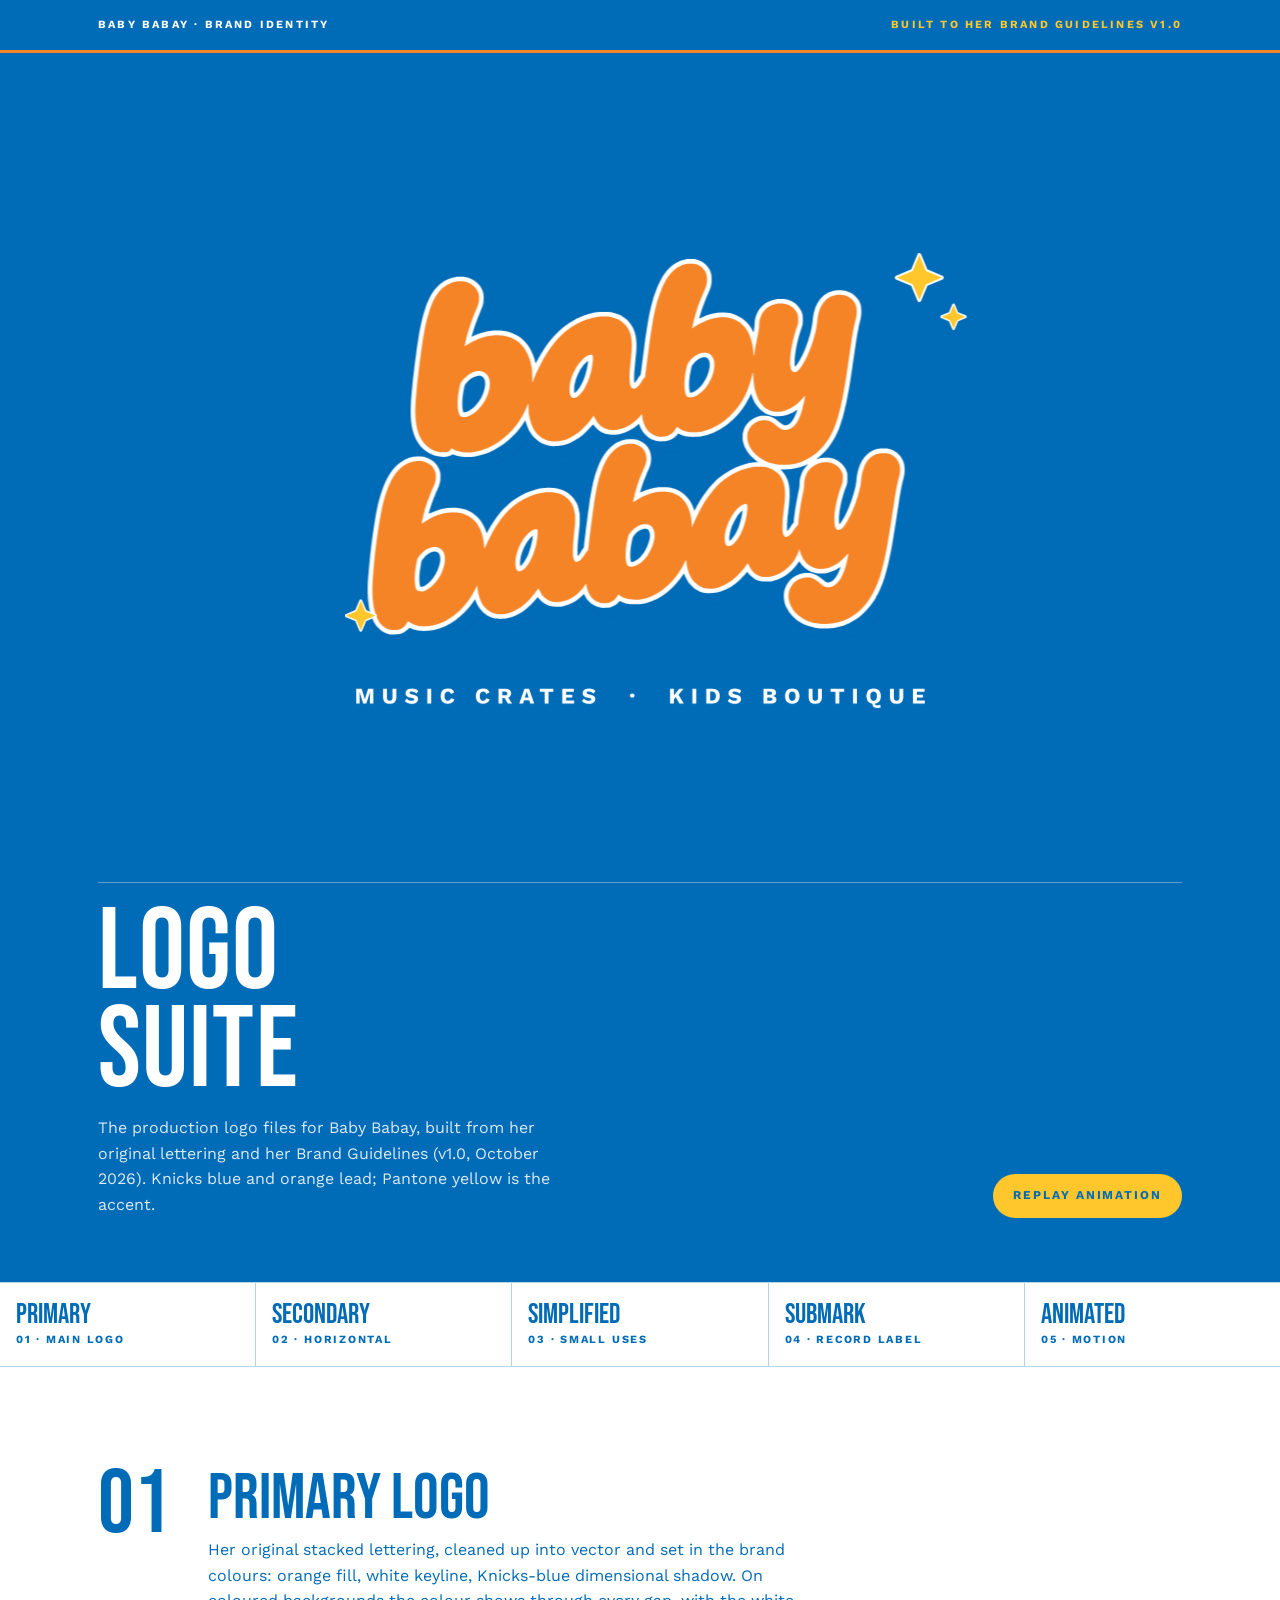
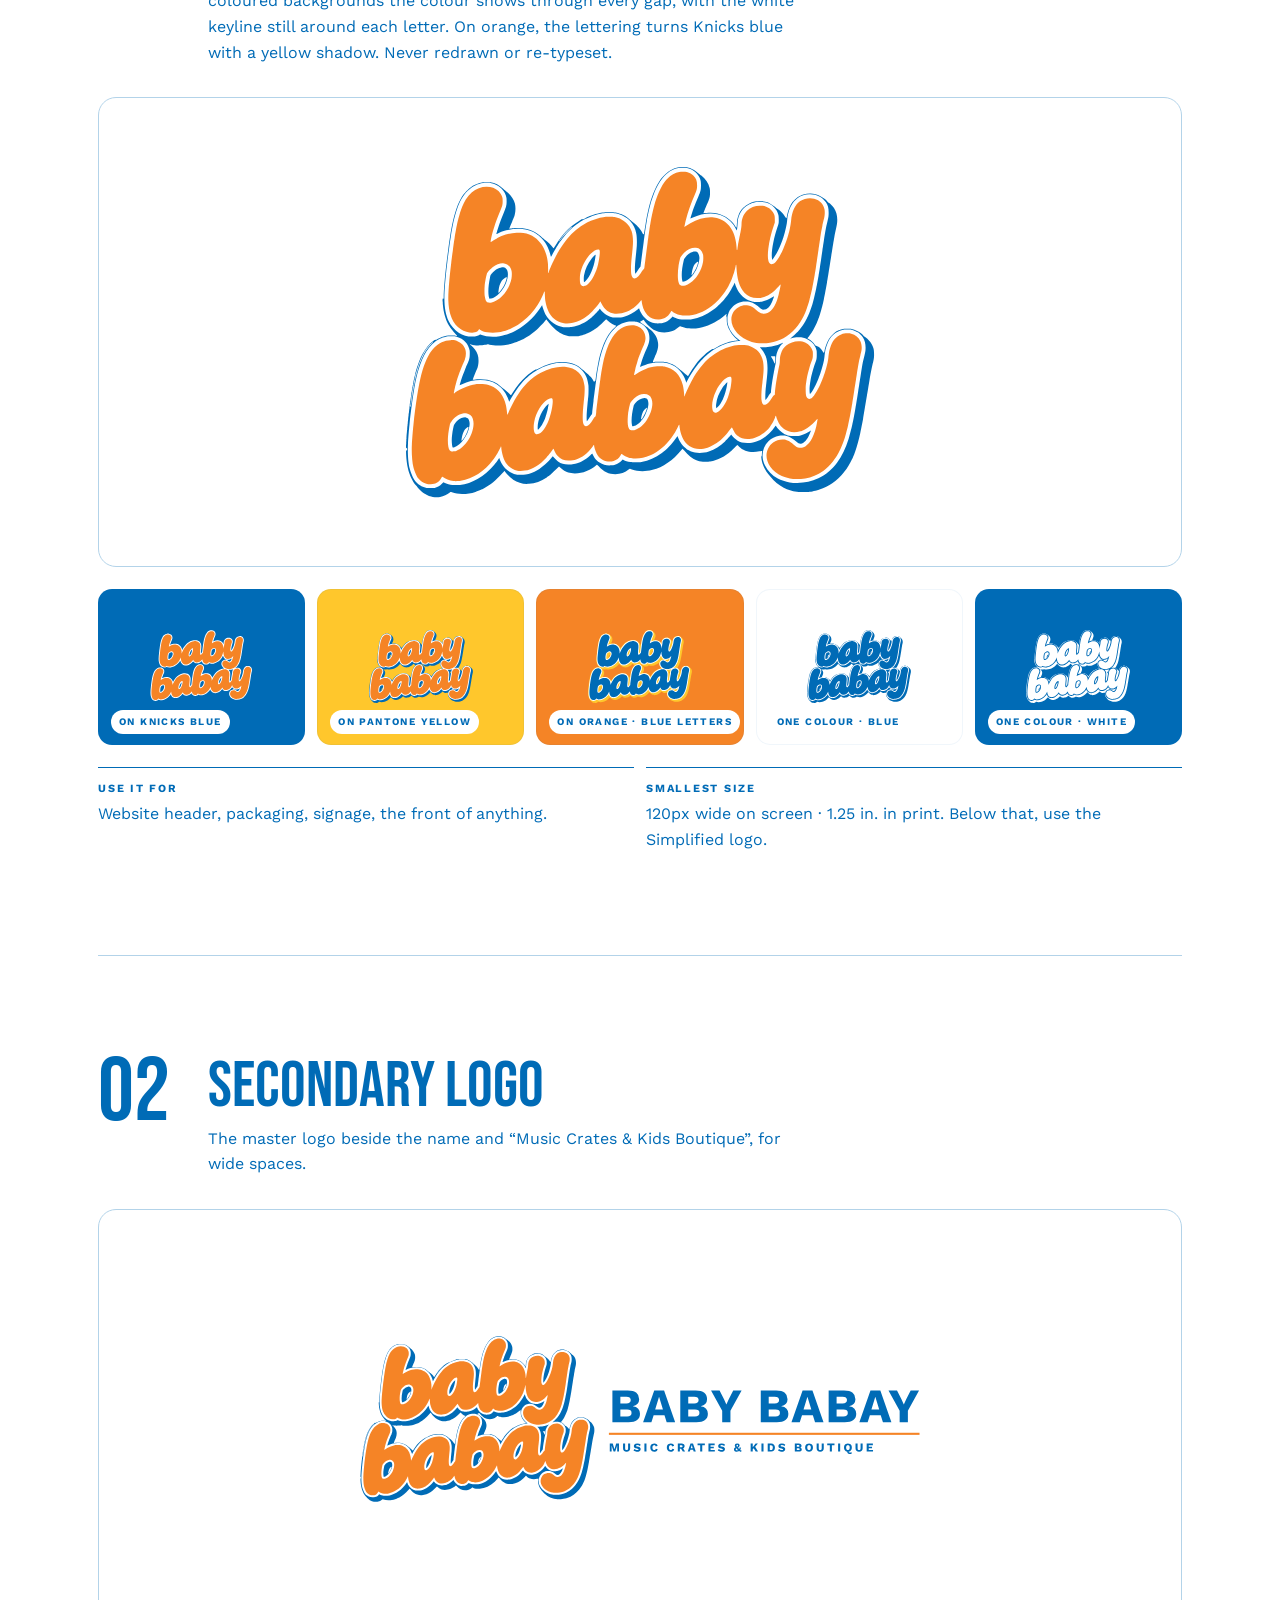
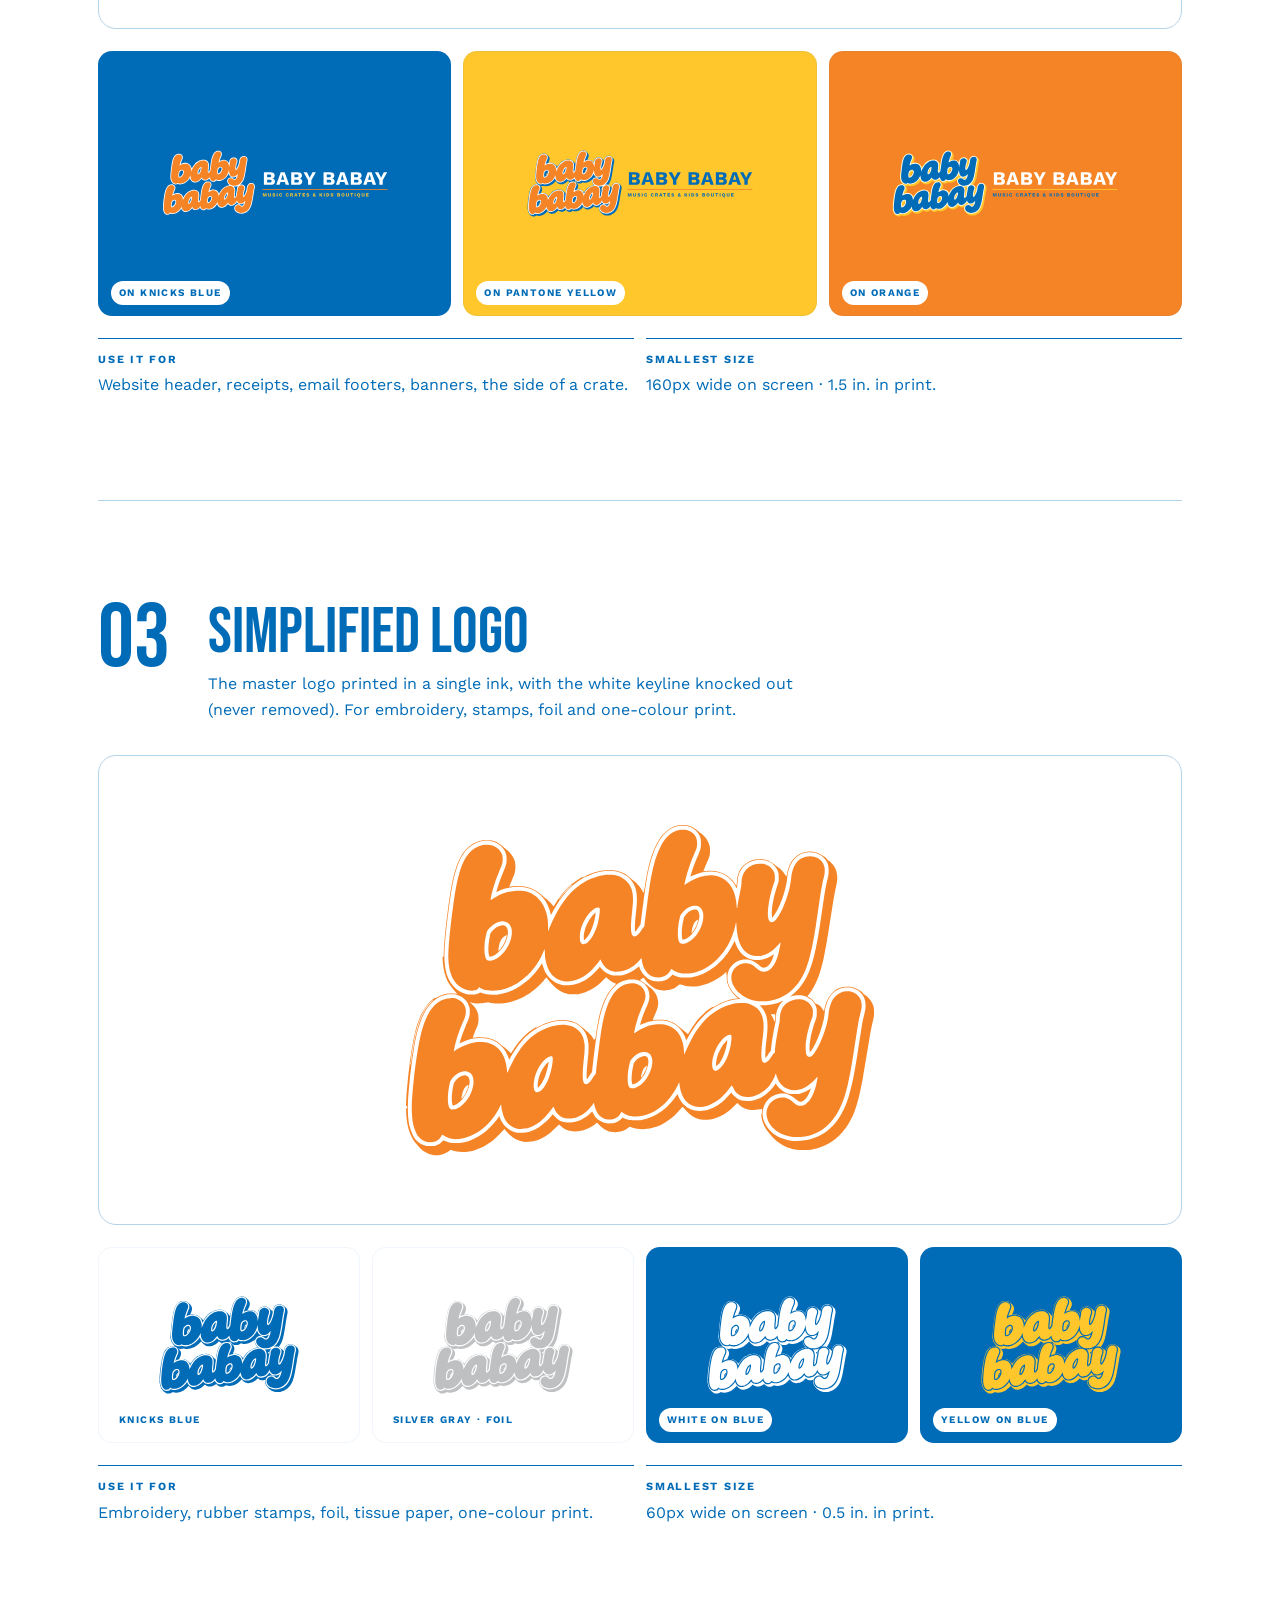
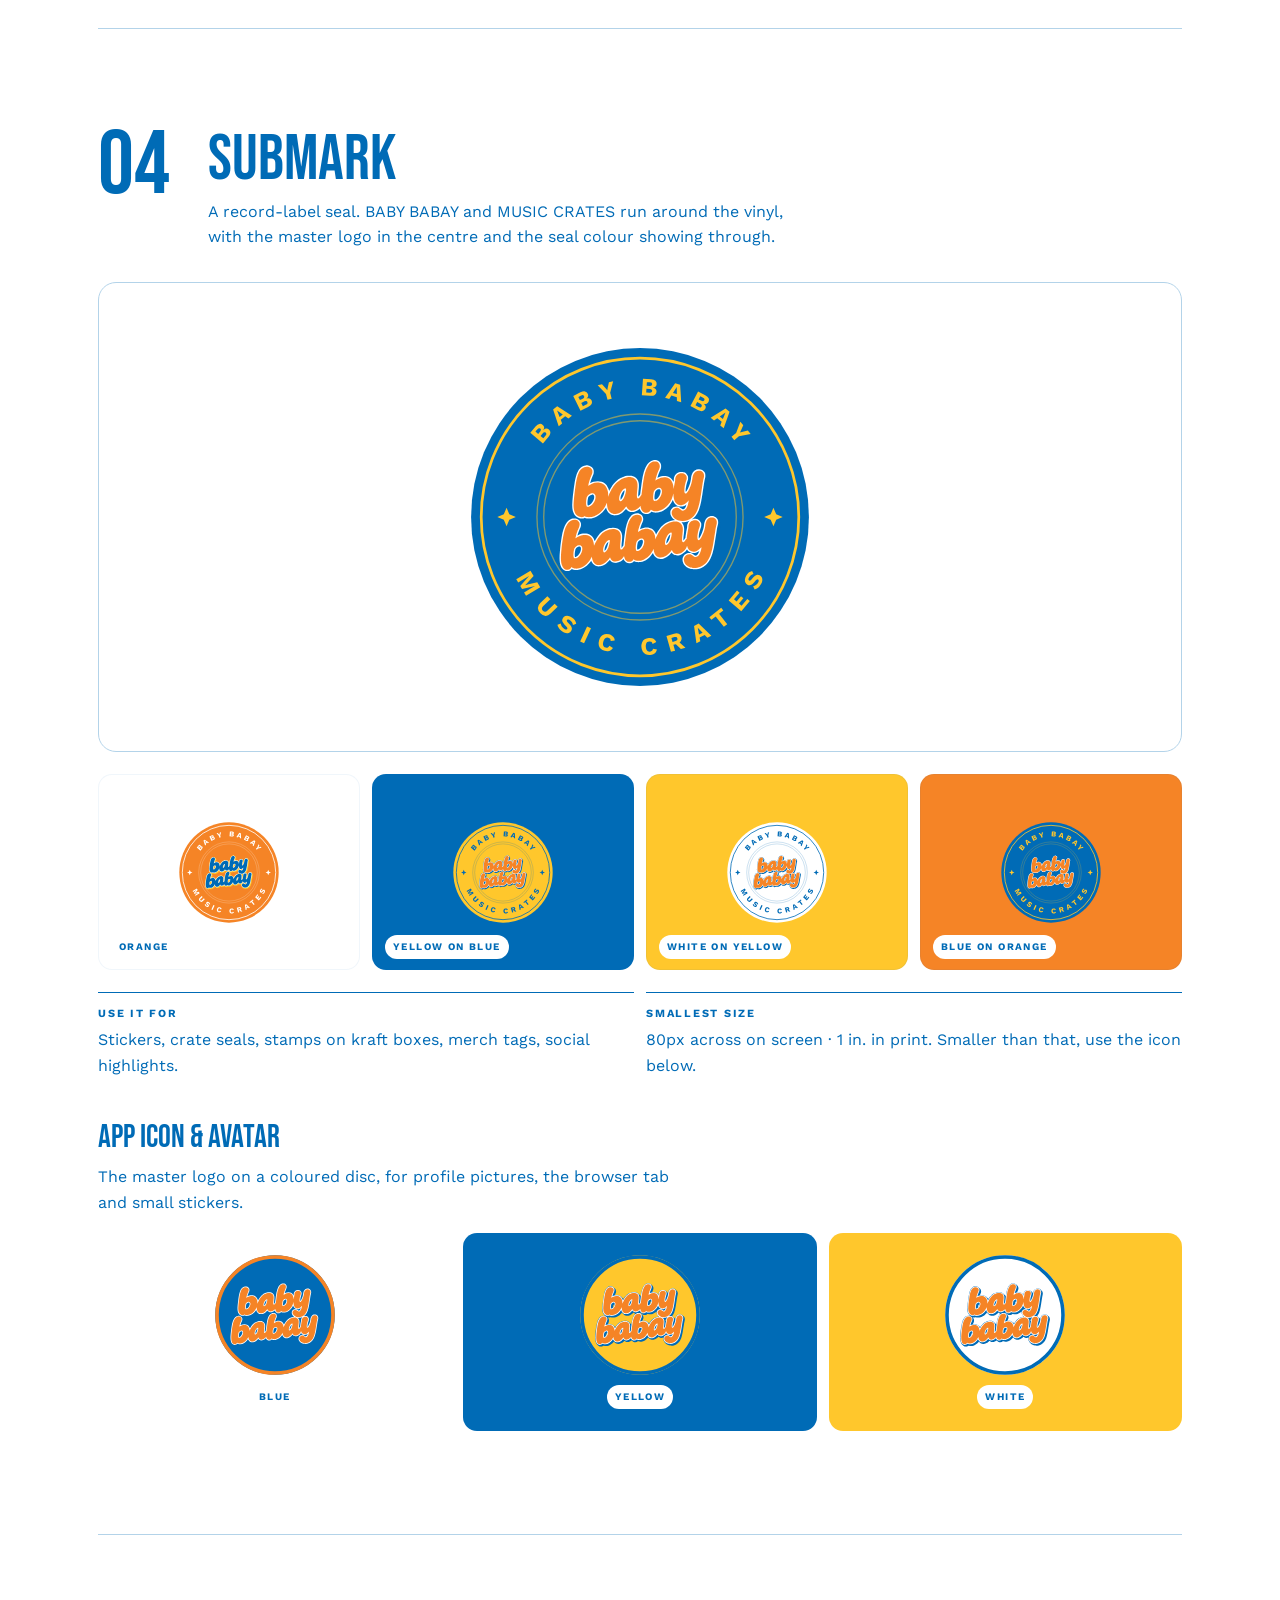
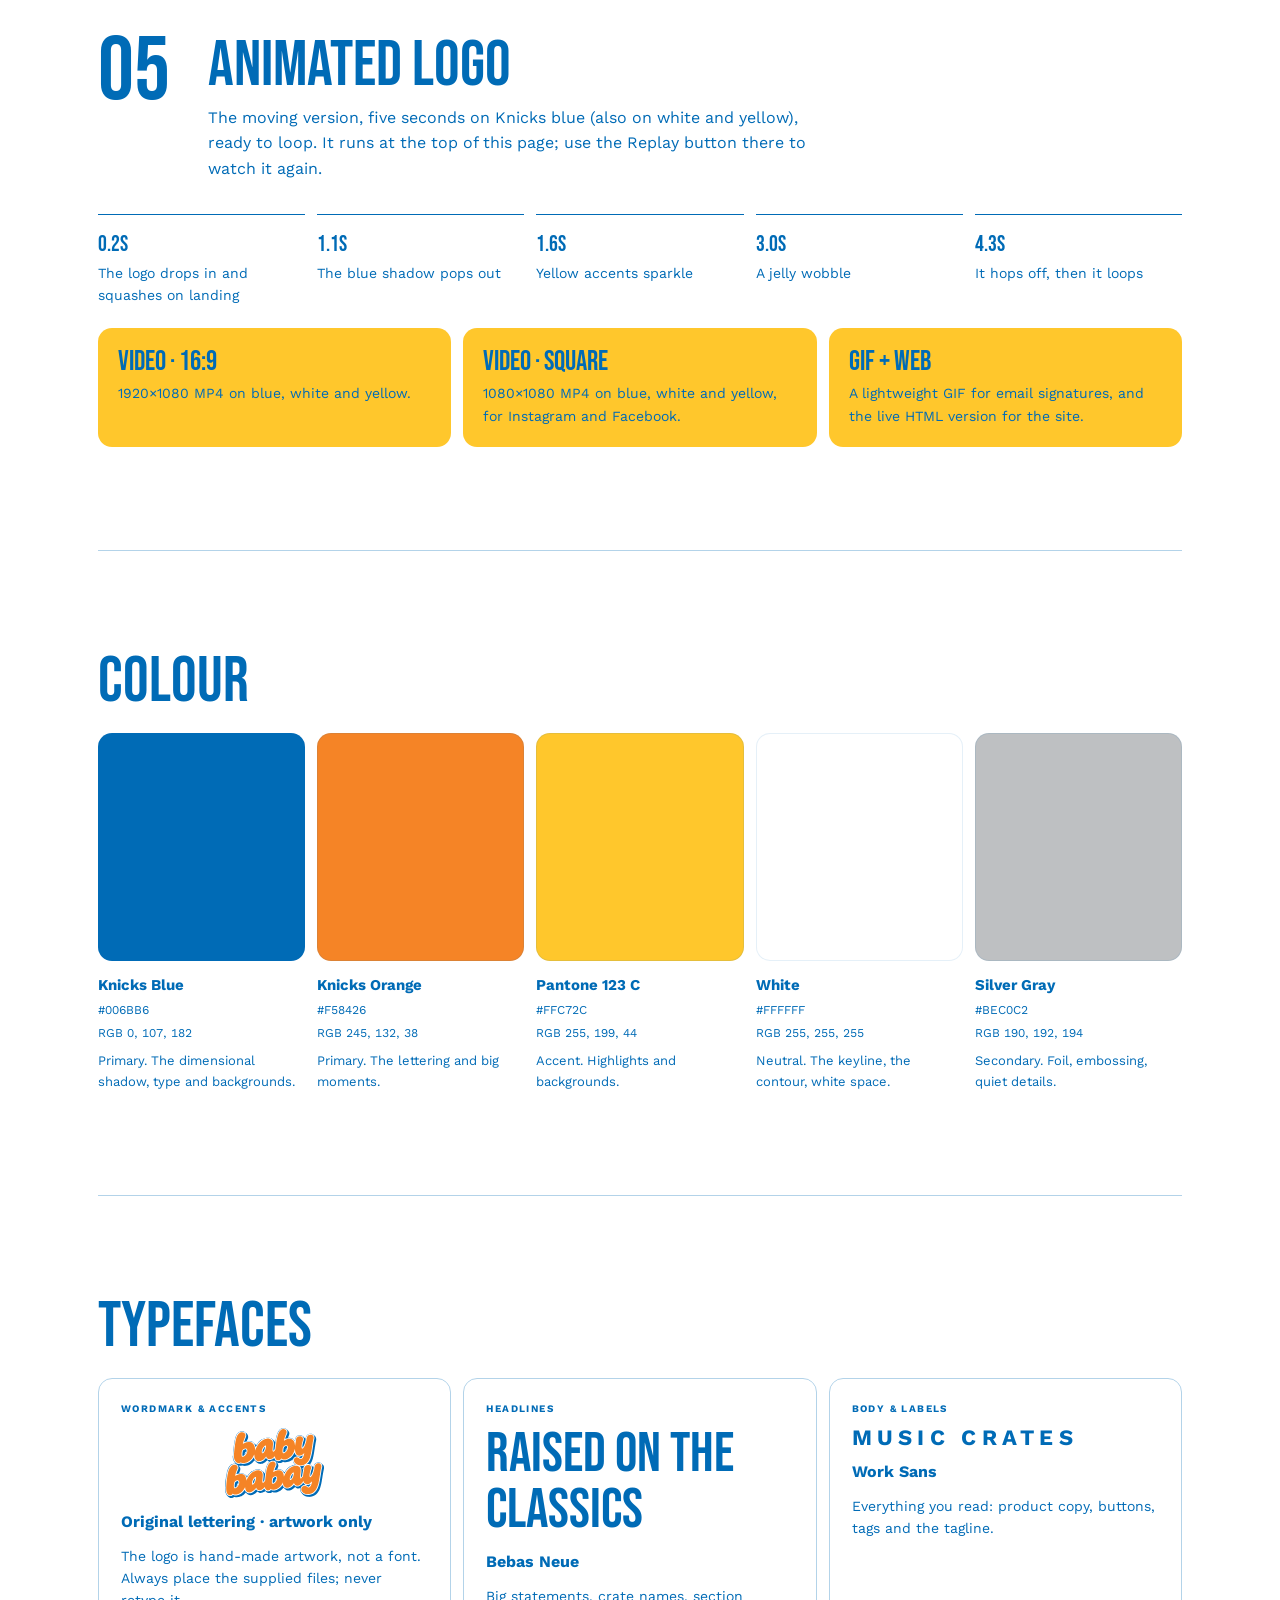
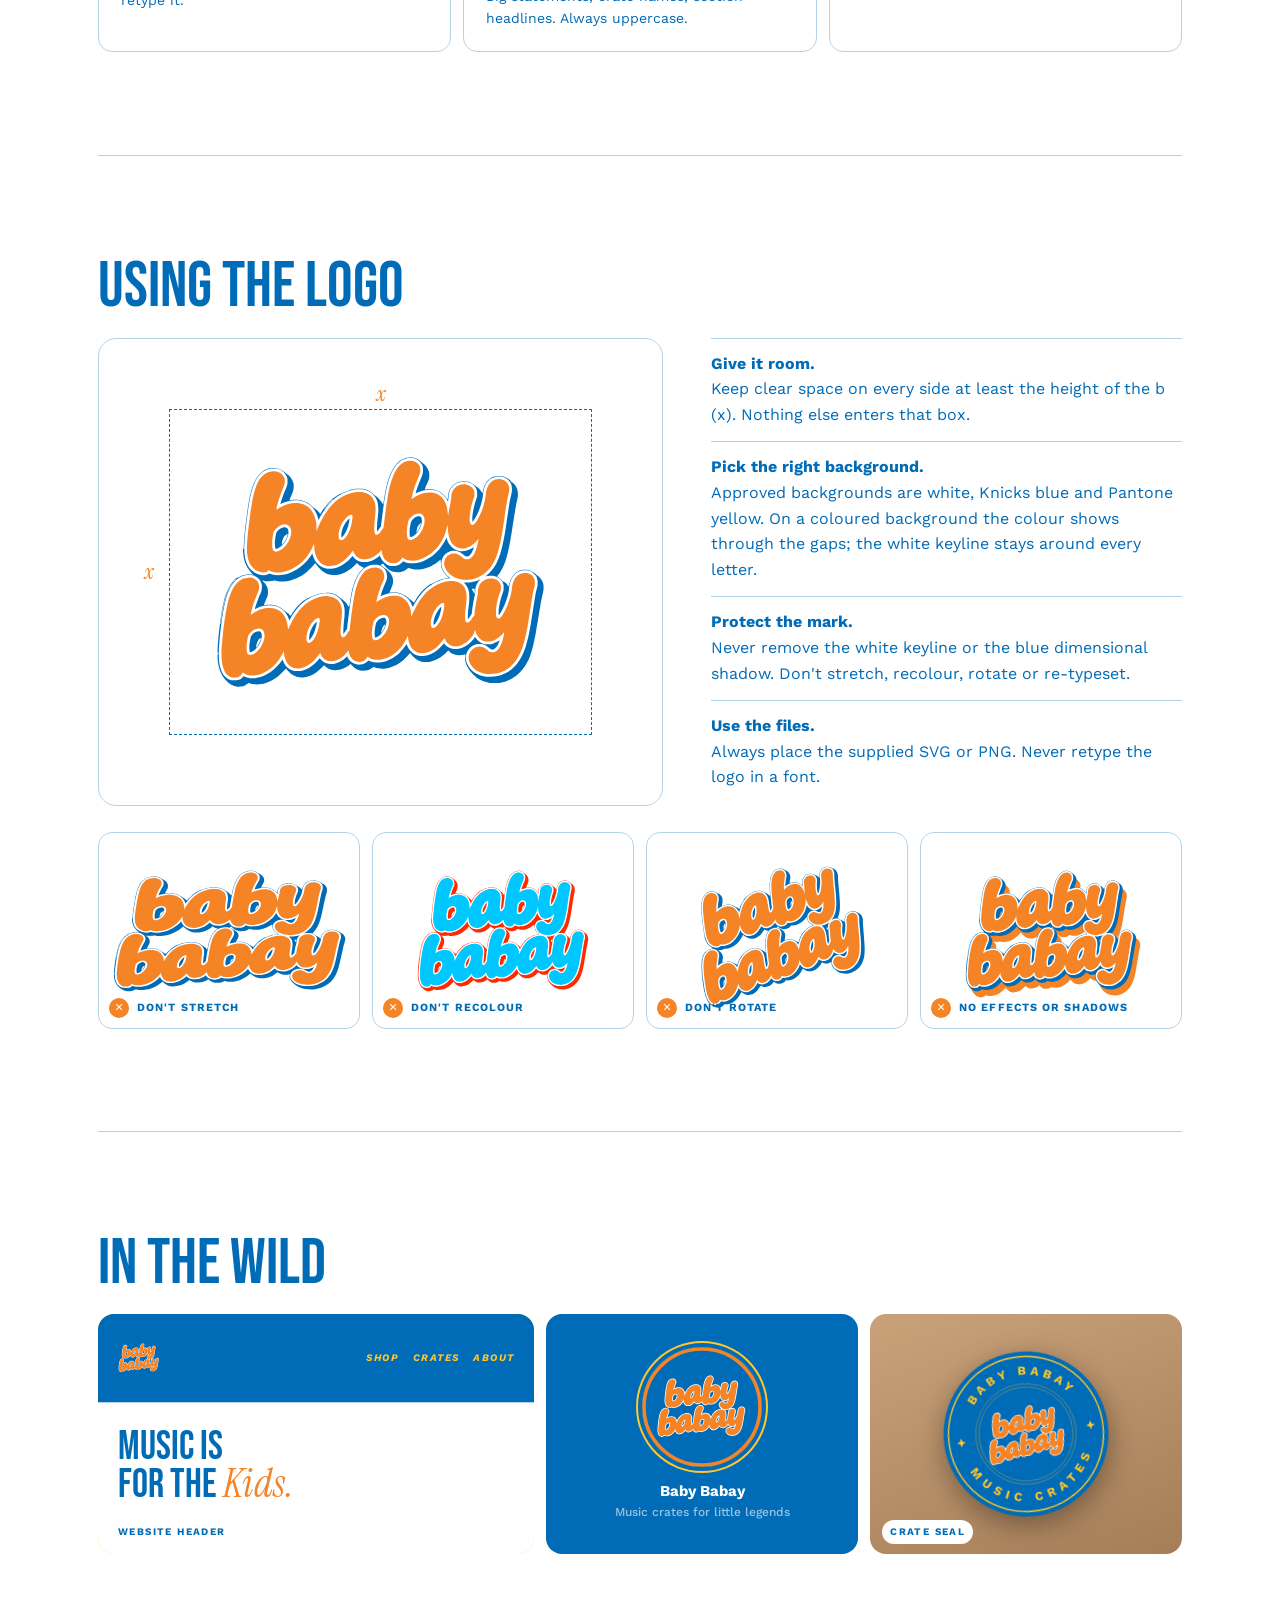
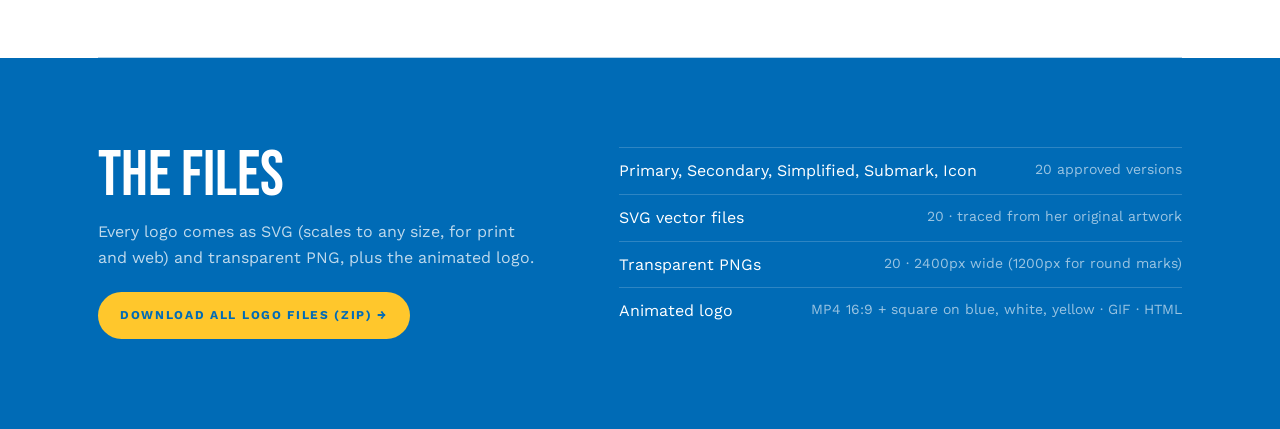
==== brand/index.html @ bba767ee "Brand sheet page at /brand with logo files zip and PDF (no login needed) Co-Authored-By: Claude Opus" ====
<!doctype html>
<html lang="en"><head><meta charset="utf-8"><meta name="viewport" content="width=device-width, initial-scale=1"><meta name="robots" content="noindex"><link rel="icon" href="svg/baby-babay-icon-blue.svg">
<title>Baby Babay Logo Suite</title>
<link rel="preconnect" href="https://fonts.googleapis.com"><link rel="preconnect" href="https://fonts.gstatic.com" crossorigin>
<link href="https://fonts.googleapis.com/css2?family=Bebas+Neue&family=Instrument+Serif:ital@0;1&family=Work+Sans:wght@400;500;600;700&display=swap" rel="stylesheet">
<style>
/* Layout: a brand book in the shop's colours — Knicks-blue cover with the live animation, then each mark on white with its blue and orange variants beneath. One look on purpose: this is the brand's palette, not a theme. */
:root{
  --red:#006BB6; --red-hot:#F58426; --red-dark:#F58426; --yellow:#FFC72C; --orange:#F58426;
  --ink:#006BB6; --ink-2:#006BB6; --cream:#FFFFFF; --cream-2:#FFC72C; --line:#B3D3E9; --mute:#006BB6;
  --display:'Bebas Neue', Impact, 'Arial Narrow', sans-serif;
  --serif:'Instrument Serif', Georgia, serif;
  --sans:'Work Sans', system-ui, -apple-system, 'Segoe UI', sans-serif;
  color-scheme: light;
}
*{box-sizing:border-box}
body{margin:0;background:var(--cream);color:var(--ink);font-family:var(--sans);font-size:16px;line-height:1.6;-webkit-font-smoothing:antialiased;}
img{max-width:100%;display:block}
h1,h2,h3{margin:0;font-weight:400;text-wrap:balance}
p{margin:0}
.wrap{max-width:1180px;margin:0 auto;padding-inline:clamp(16px,4vw,48px);}
.topbar{background:var(--ink);color:#FFFFFF;border-bottom:3px solid var(--orange)}
.topbar-in{display:flex;justify-content:space-between;gap:12px;flex-wrap:wrap;padding-block:16px;font-size:11px;font-weight:700;letter-spacing:.2em;text-transform:uppercase;}
.topbar-in span:last-child{color:var(--yellow)}
.cover{background:var(--red);color:#FFFFFF;}
.cover .wrap{padding-block:clamp(40px,7vw,90px) clamp(36px,5vw,64px);display:flex;flex-direction:column;gap:clamp(28px,4vw,48px);}
.anim-logo{width:min(100%,900px);height:auto;margin-inline:auto;overflow:visible;}
.cover-foot{display:flex;justify-content:space-between;align-items:flex-end;gap:24px;flex-wrap:wrap;border-top:1.5px solid rgba(255,255,255,.35);padding-top:22px;}
.cover h1{font-family:var(--display);font-size:clamp(56px,9vw,120px);line-height:.85;letter-spacing:.01em;}
.cover-foot p{max-width:46ch;color:rgba(255,255,255,.86);}
.replay{font:inherit;font-size:12px;font-weight:700;letter-spacing:.16em;text-transform:uppercase;background:var(--yellow);color:var(--ink);border:0;border-radius:999px;padding:12px 20px;cursor:pointer;}
.replay:focus-visible,.toc a:focus-visible{outline:2px solid var(--cream);outline-offset:3px}
.toc{display:grid;grid-template-columns:repeat(5,minmax(0,1fr));gap:1px;background:var(--line);border-block:1px solid var(--line);}
.toc a{background:var(--cream);padding:18px 16px;color:var(--ink);text-decoration:none;display:flex;flex-direction:column;gap:2px;min-width:0;transition:background .3s}
.toc a:hover{background:var(--cream-2)}
.toc b{font-family:var(--display);font-weight:400;font-size:28px;line-height:1}
.toc span{font-size:11px;font-weight:700;letter-spacing:.16em;text-transform:uppercase;color:var(--mute)}
.mark{padding-block:clamp(56px,8vw,110px);border-bottom:1px solid var(--line);display:flex;flex-direction:column;gap:22px;}
.mark-head{display:grid;grid-template-columns:auto minmax(0,1fr);gap:clamp(16px,3vw,40px);align-items:start;margin-bottom:10px}
.idx{font-family:var(--display);font-size:clamp(56px,7vw,96px);line-height:.8;color:var(--red)}
.mark-head h2{font-family:var(--display);font-size:clamp(40px,5vw,68px);line-height:.9}
.mark-head p{color:var(--mute);max-width:60ch;margin-top:10px}
.hero-tile{background:#FFFFFF;border:1px solid var(--line);border-radius:18px;min-height:clamp(220px,34vw,420px);display:grid;place-items:center;padding:clamp(24px,5vw,64px);}
.hero-tile img{max-height:340px;object-fit:contain}
.tiles{display:grid;grid-template-columns:repeat(auto-fit,minmax(min(100%,200px),1fr));gap:12px}
.tile{margin:0;background:var(--tile);border-radius:14px;aspect-ratio:4/3;display:grid;place-items:center;position:relative;padding:16px;max-width:100%;border:1px solid rgba(0,107,182,.06)}
.tile img{max-height:62%;object-fit:contain}
.tile figcaption{position:absolute;left:12px;bottom:10px;font-size:10px;font-weight:700;letter-spacing:.14em;text-transform:uppercase;color:var(--mute);background:var(--cream);padding:4px 8px;border-radius:999px}
.specs{display:grid;grid-template-columns:repeat(2,minmax(0,1fr));gap:12px;margin:0}
.specs div{border-top:1.5px solid var(--ink);padding-top:12px}
.specs dt{font-size:11px;font-weight:700;letter-spacing:.16em;text-transform:uppercase;color:var(--red)}
.specs dd{margin:4px 0 0;color:var(--ink-2)}
.sub-icons{margin-top:22px;display:flex;flex-direction:column;gap:10px}
.sub-icons h3{font-family:var(--display);font-size:32px;line-height:1}
.sub-icons p{color:var(--mute);max-width:60ch}
.icons{display:grid;grid-template-columns:repeat(3,minmax(0,1fr));gap:12px;margin-top:8px}
.icons figure{margin:0;display:flex;flex-direction:column;align-items:center;gap:10px;background:var(--cream-2);border-radius:14px;padding:22px}
.icons img{width:min(120px,70%)}
.icons figcaption{background:#FFFFFF;padding:4px 8px;border-radius:999px}
.icons figcaption,.tiny{font-size:10px;font-weight:700;letter-spacing:.14em;text-transform:uppercase;color:var(--mute)}
.anim-tiles{display:grid;grid-template-columns:repeat(3,minmax(0,1fr));gap:12px}
.fmt{background:var(--cream-2);border-radius:14px;padding:20px;display:flex;flex-direction:column;gap:6px}
.fmt b{font-family:var(--display);font-weight:400;font-size:28px;line-height:1}
.fmt p{color:var(--mute);font-size:14px}
.beats{list-style:none;margin:0;padding:0;display:grid;grid-template-columns:repeat(5,minmax(0,1fr));gap:12px;counter-reset:b}
.beats li{border-top:1.5px solid var(--ink);padding-top:12px;font-size:14px;color:var(--ink-2)}
.beats li b{display:block;font-family:var(--display);font-weight:400;font-size:22px;color:var(--red);font-variant-numeric:tabular-nums}
.swatches{display:grid;grid-template-columns:repeat(5,minmax(0,1fr));gap:12px}
.swatch{display:flex;flex-direction:column;gap:4px;min-width:0}
.chip{aspect-ratio:1/1.1;border-radius:14px;border:1px solid rgba(0,107,182,.1);margin-bottom:8px;max-width:100%}
.swatch b{font-size:15px}
.swatch code{font-family:var(--sans);font-size:12px;color:var(--mute);font-variant-numeric:tabular-nums}
.swatch p{font-size:13px;color:var(--ink-2);margin-top:4px}
.types{display:grid;grid-template-columns:repeat(3,minmax(0,1fr));gap:12px}
.type{background:#fff;border:1px solid var(--line);border-radius:14px;padding:22px;display:flex;flex-direction:column;gap:10px;min-width:0}
.type .spec{line-height:1;overflow-wrap:anywhere}
.type p{font-size:14px;color:var(--mute)}
.rules{display:grid;grid-template-columns:minmax(0,1.2fr) minmax(0,1fr);gap:clamp(20px,4vw,48px);align-items:start}
.clear{background:#FFFFFF;border:1px solid var(--line);border-radius:18px;padding:clamp(28px,6vw,70px);}
.clear-box{position:relative;border:1.5px dashed var(--red);padding:clamp(18px,4vw,44px);}
.clear-box::before,.clear-box::after{content:"x";position:absolute;font-family:var(--serif);font-style:italic;font-size:22px;color:var(--orange);}
.clear-box::before{top:-34px;left:50%;transform:translateX(-50%)}
.clear-box::after{left:-26px;top:50%;transform:translateY(-50%)}
.rule-list{list-style:none;margin:0;padding:0;display:flex;flex-direction:column;gap:14px}
.rule-list li{border-top:1px solid var(--line);padding-top:12px}
.rule-list b{display:block}
.donts{display:grid;grid-template-columns:repeat(4,minmax(0,1fr));gap:12px;margin-top:26px}
.dont{margin:0;background:#FFFFFF;border:1px solid var(--line);border-radius:14px;aspect-ratio:4/3;display:grid;place-items:center;position:relative;overflow:hidden;padding:18px;max-width:100%}
.dont img{width:78%}
.dont figcaption{position:absolute;left:10px;right:10px;bottom:10px;display:flex;gap:8px;align-items:center;font-size:11px;font-weight:700;letter-spacing:.1em;text-transform:uppercase;color:var(--red)}
.dont figcaption::before{content:"✕";display:grid;place-items:center;width:20px;height:20px;border-radius:50%;background:var(--orange);color:#FFFFFF;font-size:11px;letter-spacing:0;flex:none}
.apps{display:grid;grid-template-columns:1.4fr 1fr 1fr;gap:12px}
.app{border-radius:16px;overflow:hidden;min-height:240px;position:relative;display:grid;place-items:center;padding:22px}
.app.site{background:var(--cream-2);place-items:stretch;padding:0}
.app.site .bar{display:flex;justify-content:space-between;align-items:center;padding:16px 20px;background:var(--red);color:var(--yellow);border-bottom:1px solid var(--line)}
.app.site .bar img{height:30px;width:auto}
.app.site .bar span{font-size:10px;font-weight:700;letter-spacing:.14em;text-transform:uppercase;display:flex;gap:14px}
.app.site .hero{background:#FFFFFF;color:var(--ink);padding:26px 20px;font-family:var(--display);font-size:40px;line-height:.9}
.app.site .hero em{font-family:var(--serif);color:var(--red-hot)}
.app.social{background:var(--ink);gap:12px;align-content:center}
/* */.app.social .av{width:120px;height:120px;border-radius:50%;overflow:hidden;box-shadow:0 0 0 4px var(--ink),0 0 0 6px var(--yellow)}
.app.social b{color:#FFFFFF;font-size:15px;text-align:center}
.app.social small{display:block;color:rgba(255,255,255,.6);font-weight:500;font-size:12px}
.app.box{background:linear-gradient(160deg,#C9A27A,#A57E58)}
.app.box img{width:62%;transform:rotate(-8deg);filter:drop-shadow(0 8px 14px rgba(0,0,0,.35))}
.app figcaption{position:absolute;left:12px;bottom:10px;font-size:10px;font-weight:700;letter-spacing:.14em;text-transform:uppercase;color:var(--mute);background:var(--cream);padding:4px 8px;border-radius:999px}
.section-h{font-family:var(--display);font-size:clamp(40px,5vw,68px);line-height:.9;margin-bottom:22px}
.block{padding-block:clamp(56px,8vw,110px);border-bottom:1px solid var(--line)}
.files{background:var(--ink);color:#FFFFFF}
.files .wrap{padding-block:clamp(48px,7vw,90px);display:grid;grid-template-columns:minmax(0,1fr) minmax(0,1.2fr);gap:clamp(20px,4vw,56px)}
.files ul{margin:0;padding:0;list-style:none;display:flex;flex-direction:column;gap:10px}
.files li{border-top:1px solid rgba(255,255,255,.18);padding-top:10px;display:flex;justify-content:space-between;gap:12px;flex-wrap:wrap}
.files li span{color:rgba(255,255,255,.6);font-size:14px}
.files p{color:rgba(255,255,255,.75);max-width:44ch;margin-top:14px}
@media (max-width:820px){
  .toc{grid-template-columns:repeat(2,minmax(0,1fr))}
  .toc a:last-child{grid-column:1/-1}
  .tiles,.icons,.donts{grid-template-columns:repeat(2,minmax(0,1fr))}
  .anim-tiles,.types,.apps,.rules,.files .wrap{grid-template-columns:minmax(0,1fr)}
  .swatches{grid-template-columns:repeat(2,minmax(0,1fr))}
  .beats{grid-template-columns:repeat(2,minmax(0,1fr))}
  .specs{grid-template-columns:minmax(0,1fr)}
}



.ck-drop{transform-box:fill-box;transform-origin:50% 100%;animation:ck-drop 5.0s linear infinite}
@keyframes ck-drop{
 0%,3.00%{transform:translateY(-1266px) scale(.9,1.12);opacity:0;animation-timing-function:cubic-bezier(.55,0,.9,.45)}
 3.40%{opacity:1}
 12.40%{transform:translateY(0) scale(1.12,.84);animation-timing-function:cubic-bezier(.2,.9,.3,1)}
 18.00%{transform:translateY(-79px) scale(.95,1.06)}
 23.00%{transform:translateY(0) scale(1.03,.97)}
 27.00%,58.00%{transform:none;opacity:1}
 61.00%{transform:scale(1.04,.96)} 64.00%{transform:scale(.97,1.03)} 67.00%{transform:scale(1.02,.98)} 70.00%,100%{transform:none;opacity:1}}
.ck-shadow{animation:ck-shadow 5.0s cubic-bezier(.34,1.56,.64,1) infinite}
@keyframes ck-shadow{0%,21.00%{transform:translate(-16px,-16px);opacity:0}23.00%{opacity:1}31.00%,100%{transform:none;opacity:1}}
.ck-sp{transform-box:fill-box;transform-origin:center}
.ck-sp1{animation:ck-sp1 5.0s cubic-bezier(.34,1.56,.64,1) infinite}.ck-sp2{animation:ck-sp2 5.0s cubic-bezier(.34,1.56,.64,1) infinite}.ck-sp3{animation:ck-sp3 5.0s cubic-bezier(.34,1.56,.64,1) infinite}
@keyframes ck-sp1{0%,32.00%{transform:scale(0) rotate(-90deg)}40.00%{transform:scale(1) rotate(0)}52.00%{transform:scale(.8) rotate(45deg)}62.00%,100%{transform:scale(1) rotate(90deg)}}
@keyframes ck-sp2{0%,36.00%{transform:scale(0)}44.00%,100%{transform:scale(1) rotate(45deg)}}
@keyframes ck-sp3{0%,39.00%{transform:scale(0)}47.00%,100%{transform:scale(1) rotate(-45deg)}}
.ck-tag{animation:ck-tag 5.0s cubic-bezier(.16,1,.3,1) infinite}
@keyframes ck-tag{0%,44.00%{opacity:0;transform:translateY(24px)}56.00%,100%{opacity:1;transform:none}}
.ck-stage{transform-box:fill-box;transform-origin:50% 100%;animation:ck-stage 5.0s cubic-bezier(.6,0,.4,1) infinite}
@keyframes ck-stage{0%,84.00%{transform:none;opacity:1}88.00%{transform:scale(1.06,.88);animation-timing-function:cubic-bezier(.5,0,.75,0)}98.00%{transform:translateY(-2374px) scale(.92,1.12);opacity:1}98.40%,100%{transform:translateY(-2374px);opacity:0}}



/* on this page the logo plays once and holds; Replay runs it again */
.anim-logo .ck-stage{animation:none}
.anim-logo [class^="ck-"]{animation-iteration-count:1;animation-fill-mode:both}
@media (prefers-reduced-motion: reduce){ .anim-logo *{animation:none !important} }
</style></head><body>

<div class="topbar"><div class="wrap topbar-in"><span>Baby Babay · Brand Identity</span><span>Built to her Brand Guidelines v1.0</span></div></div>

<section class="cover" aria-label="Animated logo">
  <div class="wrap">
    <svg class="anim-logo" viewBox="-285.3 -14.1 1841.2 1416.1" role="img" aria-label="Baby Babay"><g class="ck-stage"><g class="ck-drop">
  
  <g class="ck-shadow"><path d="M138.33,1014.33C135.28,1013.80 133.19,1013.29 128.78,1011.97C127.39,1011.55 121.36,1008.59 118.83,1007.08C113.87,1004.11 107.26,998.13 102.34,992.17C100.98,990.52 98.84,988.05 97.58,986.69C92.05,980.72 84.95,967.35 81.20,955.83C79.75,951.39 77.39,941.36 76.52,935.88C74.58,923.77 73.33,903.64 74.46,902.70C74.80,902.42 75.01,902.45 75.33,902.83C76.15,903.82 76.67,902.78 76.67,900.17C76.67,897.55 76.15,896.52 75.33,897.50C75.01,897.89 74.80,897.92 74.46,897.63C73.97,897.22 73.77,888.68 74.23,888.21C74.36,888.08 74.42,886.64 74.37,885.00C74.32,883.36 74.39,881.85 74.52,881.64C74.65,881.43 74.73,879.93 74.69,878.32C74.66,876.71 74.77,875.31 74.95,875.20C75.13,875.09 75.19,874.69 75.09,874.31C74.91,873.62 75.59,862.22 75.87,861.37C75.95,861.11 76.09,859.33 76.18,857.40C76.26,855.48 76.48,853.72 76.66,853.50C76.85,853.28 76.90,853.01 76.79,852.90C76.57,852.68 77.26,843.81 77.56,843.00C77.67,842.73 77.72,841.80 77.69,840.95C77.65,840.10 77.77,839.31 77.96,839.19C78.15,839.07 78.22,838.75 78.11,838.48C77.91,837.96 78.59,830.54 78.92,829.67C79.02,829.39 79.07,829.02 79.02,828.83C78.91,828.37 79.69,820.94 79.92,820.33C80.02,820.06 80.07,819.68 80.02,819.50C79.87,818.88 80.77,811.50 81.04,811.15C81.18,810.96 81.22,810.47 81.12,810.07C81.01,809.67 81.03,809.08 81.15,808.75C81.28,808.43 81.45,807.05 81.53,805.69C81.61,804.34 81.82,803.05 82.00,802.83C82.18,802.62 82.24,802.35 82.14,802.25C81.93,802.04 82.59,795.82 82.91,795.00C83.02,794.73 83.07,794.30 83.03,794.05C82.90,793.29 84.40,783.19 84.69,782.82C84.85,782.62 84.89,782.14 84.78,781.74C84.68,781.34 84.70,780.75 84.83,780.42C84.96,780.10 85.13,778.94 85.21,777.86C85.29,776.77 85.49,775.71 85.66,775.51C85.83,775.30 85.89,774.80 85.78,774.40C85.67,773.99 85.76,773.46 85.97,773.21C86.17,772.96 86.25,772.51 86.14,772.22C86.03,771.94 86.06,771.50 86.21,771.27C86.36,771.03 86.43,770.44 86.38,769.95C86.33,769.46 86.45,768.97 86.65,768.84C86.85,768.72 86.91,768.47 86.80,768.28C86.54,767.86 87.31,762.99 87.72,762.46C87.88,762.25 87.92,761.85 87.81,761.56C87.70,761.27 87.72,760.84 87.86,760.62C88.01,760.39 88.16,759.46 88.20,758.56C88.25,757.65 88.44,756.76 88.62,756.58C88.80,756.40 88.87,756.05 88.77,755.79C88.67,755.54 88.70,755.07 88.83,754.75C88.96,754.43 89.11,753.52 89.16,752.72C89.22,751.92 89.42,751.12 89.61,750.93C89.79,750.74 89.87,750.38 89.77,750.13C89.67,749.87 89.70,749.40 89.83,749.08C89.96,748.76 90.12,747.84 90.19,747.04C90.26,746.24 90.47,745.40 90.66,745.18C90.84,744.95 90.91,744.69 90.80,744.58C90.61,744.39 91.19,740.96 91.57,740.00C91.68,739.73 91.74,739.37 91.71,739.21C91.62,738.84 93.34,730.60 93.58,730.20C93.68,730.04 93.82,729.34 93.88,728.65C93.94,727.96 94.17,726.97 94.38,726.45C94.60,725.93 94.75,725.32 94.71,725.11C94.68,724.89 94.80,724.63 94.98,724.51C95.16,724.40 95.22,724.09 95.11,723.82C95.01,723.55 95.11,723.10 95.34,722.83C95.56,722.56 95.64,722.33 95.50,722.33C95.36,722.33 95.43,722.11 95.65,721.85C95.88,721.58 95.96,721.21 95.84,721.01C95.72,720.82 95.74,720.49 95.88,720.26C96.01,720.04 96.16,719.54 96.20,719.15C96.47,716.67 100.44,703.25 103.03,696.11C106.76,685.80 109.18,680.21 113.26,672.50C120.81,658.21 129.63,647.47 140.00,639.96C144.22,636.90 144.16,636.92 144.85,637.68C145.62,638.54 145.69,638.52 147.74,637.21C150.73,635.30 158.68,631.46 161.84,630.40C168.31,628.24 172.69,627.57 181.50,627.42C188.48,627.31 189.90,627.37 192.67,627.94C196.94,628.82 197.30,628.51 194.92,626.03C189.52,620.39 179.42,607.50 176.99,603.17C173.46,596.84 171.01,591.64 169.61,587.50C167.13,580.18 165.80,575.41 164.81,570.33C163.39,563.02 161.79,549.44 162.11,547.43C162.21,546.84 162.15,546.26 161.98,546.15C161.46,545.83 161.59,539.48 162.12,539.04C162.47,538.75 162.68,538.78 163.00,539.17C163.32,539.55 163.53,539.58 163.88,539.30C164.22,539.01 164.33,537.83 164.34,534.54C164.35,526.03 165.38,509.26 166.85,493.67C167.12,490.82 167.49,486.85 167.68,484.83C168.38,477.47 169.04,471.08 169.50,467.17C169.77,464.97 170.21,461.29 170.49,459.00C170.76,456.71 171.21,452.96 171.48,450.67C172.17,444.94 173.94,430.88 174.50,426.83C174.75,425.00 175.20,421.62 175.50,419.33C176.52,411.49 178.32,398.50 178.65,396.67C178.82,395.66 179.22,393.18 179.52,391.17C181.74,376.53 184.45,362.04 186.88,351.83C193.73,323.07 201.70,303.26 212.18,288.89C214.68,285.46 223.64,276.26 227.18,273.49C236.00,266.57 248.16,261.37 258.64,260.03C262.58,259.52 273.22,259.58 276.83,260.13C287.29,261.71 297.95,267.13 306.33,275.13C307.89,276.62 310.99,279.08 313.22,280.60C323.57,287.67 332.70,300.29 335.19,311.00C337.17,319.45 337.03,329.10 334.82,337.74C333.72,342.07 332.83,344.40 328.74,353.83C326.82,358.23 324.66,363.41 323.93,365.33C323.20,367.26 322.40,369.31 322.15,369.89C321.79,370.75 321.78,371.01 322.13,371.30C322.37,371.50 322.64,371.58 322.73,371.49C323.16,371.06 333.79,369.97 339.33,369.78C350.84,369.40 361.38,370.76 370.17,373.76C381.41,377.61 389.35,382.20 396.43,388.98C398.67,391.13 402.97,394.73 406.00,396.99C415.28,403.92 421.30,409.67 426.23,416.31C427.05,417.42 427.86,418.33 428.03,418.33C428.19,418.33 428.53,418.00 428.78,417.58C429.04,417.17 430.21,415.28 431.37,413.38C436.97,404.29 438.02,402.64 439.88,400.00C455.55,377.74 468.94,364.83 489.08,352.55C496.58,347.97 496.79,347.88 497.47,348.64C498.00,349.22 498.18,349.16 501.93,347.14C509.10,343.28 520.55,338.60 528.67,336.21C532.79,335.00 541.25,333.12 545.67,332.43C551.33,331.56 572.52,331.56 576.67,332.44C584.50,334.11 589.61,335.86 596.00,339.07C601.57,341.86 604.71,344.05 610.50,349.17C613.78,352.07 616.46,354.26 622.47,358.98C623.51,359.79 626.56,362.72 629.26,365.48C634.15,370.50 638.42,376.13 640.79,380.67C642.02,383.04 643.97,385.11 644.52,384.65C644.75,384.46 645.03,383.60 645.15,382.74C645.47,380.45 648.40,362.05 650.21,351.00C652.00,340.03 655.92,322.25 658.88,311.68C659.53,309.38 660.26,306.76 660.51,305.86C661.14,303.62 663.86,295.86 666.90,287.67C671.93,274.09 681.47,256.55 687.95,249.01C692.89,243.24 699.57,236.99 703.96,234.04C708.32,231.10 716.30,227.27 721.05,225.83C727.53,223.87 730.29,223.50 738.67,223.51C746.14,223.52 746.68,223.56 750.33,224.47C752.44,224.99 754.47,225.57 754.83,225.76C755.20,225.95 755.83,226.15 756.23,226.19C757.09,226.28 762.39,228.89 764.83,230.43C766.89,231.72 770.58,234.49 775.83,238.67C778.03,240.43 781.03,242.77 782.50,243.89C792.80,251.70 799.86,262.29 802.47,273.83C803.59,278.77 803.75,288.36 802.81,293.98C802.10,298.23 798.72,308.26 797.35,310.17C797.22,310.35 796.79,311.27 796.40,312.20C796.01,313.14 795.22,314.94 794.65,316.20C794.08,317.47 793.40,318.97 793.14,319.55C792.88,320.13 791.98,322.30 791.13,324.38C787.45,333.43 787.38,333.63 787.83,333.99C788.06,334.19 788.46,334.27 788.71,334.18C790.19,333.65 798.95,333.00 804.63,333.00C817.42,333.00 825.09,334.78 836.83,340.49C843.83,343.89 847.83,346.78 853.86,352.81C858.98,357.93 862.63,362.62 865.43,367.69C866.03,368.78 866.03,368.78 866.70,368.12C867.30,367.51 867.41,366.64 867.84,359.14C868.37,349.75 868.97,346.26 871.07,340.50C874.09,332.18 877.54,326.74 883.64,320.66C888.72,315.59 890.13,314.58 896.80,311.14C905.01,306.92 911.35,305.34 921.09,305.08C936.42,304.68 944.71,307.52 957.00,317.37C960.21,319.95 964.56,323.28 966.67,324.78C971.68,328.34 979.06,335.67 981.92,339.92C983.06,341.62 984.00,343.13 984.00,343.28C984.00,343.43 984.54,344.18 985.20,344.95C986.77,346.79 987.13,346.46 987.62,342.75C988.22,338.24 990.64,328.69 992.25,324.50C994.63,318.29 998.18,311.61 1001.28,307.50C1003.60,304.43 1010.53,297.71 1013.41,295.73C1016.92,293.33 1023.49,290.22 1027.33,289.16C1036.73,286.54 1048.14,286.28 1056.21,288.50C1067.24,291.54 1081.41,300.25 1084.72,306.05C1085.45,307.32 1086.05,307.83 1088.06,308.87C1091.44,310.63 1097.70,316.86 1100.77,321.51C1106.16,329.69 1108.64,338.64 1108.66,349.90C1108.67,356.92 1108.05,361.29 1105.52,371.99C1104.30,377.14 1102.66,385.04 1102.02,388.83C1101.84,389.93 1101.15,393.98 1100.49,397.83C1099.83,401.68 1099.14,405.81 1098.97,407.00C1098.55,409.81 1096.94,419.52 1095.87,425.67C1095.40,428.32 1094.72,432.68 1094.34,435.33C1093.96,437.99 1093.51,440.99 1093.33,442.00C1093.16,443.01 1092.79,445.33 1092.52,447.17C1091.02,457.20 1089.26,468.36 1087.14,481.33C1084.97,494.61 1084.71,496.15 1084.00,500.17C1083.61,502.37 1082.99,505.97 1082.63,508.17C1081.53,514.75 1077.71,534.86 1076.49,540.50C1073.48,554.28 1072.56,558.05 1070.00,567.00C1067.23,576.68 1066.11,580.24 1064.84,583.50C1064.41,584.60 1063.36,587.30 1062.51,589.50C1057.91,601.43 1052.25,612.69 1046.95,620.50C1044.07,624.75 1040.87,629.05 1038.89,631.33C1037.70,632.70 1036.79,633.92 1036.87,634.05C1036.94,634.18 1038.28,634.98 1039.84,635.83C1044.79,638.53 1051.61,644.70 1054.74,649.33C1056.16,651.42 1056.30,651.52 1059.35,652.77C1061.08,653.47 1063.02,654.29 1063.67,654.59C1065.38,655.40 1069.97,660.26 1073.43,664.93C1077.01,669.78 1077.06,669.78 1077.98,664.64C1078.77,660.19 1079.38,657.81 1081.05,652.67C1085.48,639.01 1090.82,630.43 1099.57,622.93C1103.41,619.64 1105.39,618.30 1109.59,616.20C1113.68,614.15 1115.33,613.56 1120.50,612.28C1124.77,611.22 1124.96,611.21 1133.00,611.19C1141.12,611.17 1141.19,611.17 1145.26,612.23C1148.41,613.04 1150.59,613.90 1154.76,615.96C1164.48,620.77 1168.45,623.44 1170.51,626.54C1171.17,627.53 1172.11,628.60 1172.61,628.90C1179.35,633.06 1182.99,636.35 1187.41,642.27C1190.20,646.02 1193.44,652.06 1194.78,656.00C1196.32,660.54 1196.70,663.14 1196.90,670.35C1197.16,679.96 1196.57,683.98 1192.55,699.83C1191.32,704.66 1187.90,722.79 1185.85,735.33C1185.20,739.27 1183.86,747.23 1182.87,753.00C1181.88,758.77 1180.59,766.42 1180.01,770.00C1178.18,781.37 1171.72,820.24 1170.50,827.31C1169.35,833.90 1166.10,850.45 1164.00,860.33C1160.73,875.74 1155.80,893.81 1151.70,905.38C1147.88,916.14 1146.44,919.55 1141.86,928.50C1135.71,940.56 1132.06,946.24 1124.13,956.13C1108.37,975.81 1088.51,989.71 1066.00,996.82C1060.53,998.54 1060.57,998.53 1056.17,999.62C1045.54,1002.26 1040.41,1002.83 1027.33,1002.83C1017.41,1002.83 1015.64,1002.75 1011.40,1002.08C999.77,1000.26 990.63,997.40 980.17,992.31C968.73,986.73 956.68,976.81 948.49,966.20C946.66,963.84 944.15,960.76 942.90,959.37C941.65,957.97 939.81,955.61 938.82,954.12C937.06,951.48 932.79,943.51 932.07,941.50C931.87,940.95 931.24,939.30 930.67,937.83C928.22,931.55 926.96,926.28 926.50,920.38C926.31,917.91 926.35,917.52 926.93,916.88C927.47,916.28 927.62,915.48 927.79,912.00C927.90,909.71 928.14,907.23 928.32,906.50C928.62,905.31 928.57,905.10 927.92,904.56C927.45,904.16 926.89,904.01 926.35,904.12C925.88,904.22 923.84,904.66 921.81,905.11C909.57,907.82 897.21,907.21 888.21,903.46C881.48,900.65 877.46,898.06 872.64,893.42C870.69,891.54 868.95,890.00 868.78,890.00C868.61,890.00 865.86,892.64 862.67,895.87C859.48,899.10 855.59,902.89 854.02,904.29C838.75,917.96 822.54,926.06 803.50,929.54C800.88,930.01 798.48,930.14 792.33,930.14C783.11,930.14 780.65,929.75 772.17,926.95C761.44,923.41 750.88,915.23 740.91,902.75C739.11,900.50 737.50,898.67 737.33,898.67C737.16,898.67 735.73,900.27 734.15,902.24C714.93,926.13 690.02,943.32 665.67,949.50C656.02,951.95 649.54,952.83 641.17,952.83C631.48,952.82 624.26,951.68 616.00,948.83C613.52,947.98 611.25,947.20 610.94,947.11C610.57,946.99 609.55,947.64 608.05,948.94C599.70,956.12 588.55,959.99 576.15,960.00C560.68,960.01 547.87,953.85 536.33,940.86C534.44,938.74 532.65,937.00 532.33,937.00C532.02,937.00 531.48,937.32 531.13,937.71C530.31,938.63 523.86,943.43 520.70,945.46C512.78,950.56 502.11,954.92 493.33,956.63C483.02,958.65 471.04,958.39 463.17,955.99C457.45,954.24 449.84,949.58 444.45,944.52L441.08,941.35L432.29,950.10C422.83,959.51 418.94,962.83 411.55,967.77C397.97,976.86 383.91,981.90 368.95,983.03C355.08,984.08 342.67,980.88 331.13,973.27C325.75,969.71 314.09,957.99 310.89,952.92C310.58,952.41 310.19,952.00 310.04,952.00C309.89,952.00 307.59,954.44 304.93,957.42C289.79,974.35 276.62,985.21 260.41,994.12C258.53,995.15 256.92,996.00 256.84,996.00C256.75,996.00 255.89,996.36 254.93,996.80C248.84,999.57 246.19,1000.62 240.50,1002.50C230.24,1005.88 220.63,1007.34 208.53,1007.33C199.24,1007.33 192.00,1006.18 184.14,1003.48C181.07,1002.42 180.87,1002.44 179.05,1003.95C172.27,1009.56 164.47,1013.08 155.78,1014.47C151.21,1015.19 142.95,1015.13 138.33,1014.33ZM211.30,875.67C216.93,867.67 220.79,859.52 223.15,850.67C223.88,847.95 223.93,847.45 223.52,847.04C222.35,845.88 216.03,851.20 213.71,855.30C210.78,860.52 209.02,865.91 207.65,873.94C206.89,878.36 206.86,879.06 207.40,879.60C207.95,880.15 208.61,879.49 211.30,875.67ZM641.17,825.50C645.44,819.51 650.55,808.50 652.12,801.95C652.54,800.19 651.65,800.25 649.12,802.16C646.04,804.50 644.64,806.17 642.84,809.69C640.27,814.70 637.06,827.26 638.09,828.29C638.57,828.77 639.32,828.09 641.17,825.50ZM85.52,797.46C85.42,797.05 85.49,796.61 85.69,796.49C85.88,796.37 86.01,795.79 85.98,795.22C85.94,794.64 86.02,793.90 86.16,793.58C86.29,793.26 86.33,792.79 86.23,792.54C86.13,792.29 86.17,791.95 86.32,791.79C86.69,791.39 87.43,785.10 87.16,784.66C87.04,784.46 87.12,784.09 87.33,783.84C87.54,783.58 87.67,783.02 87.62,782.60C87.57,782.18 87.63,781.66 87.76,781.44C87.90,781.23 88.07,780.25 88.14,779.28C88.21,778.30 88.36,777.27 88.46,777.00C88.56,776.73 88.96,774.25 89.35,771.50C89.98,767.03 91.37,758.51 92.81,750.24C93.09,748.62 93.30,747.20 93.28,747.07C93.25,746.94 93.32,746.61 93.43,746.33C93.71,745.62 94.38,742.15 94.29,741.79C94.26,741.63 94.32,741.27 94.44,741.00C94.70,740.39 96.35,732.08 96.28,731.74C96.25,731.61 96.32,731.27 96.44,731.00C96.56,730.73 97.17,728.32 97.80,725.66C99.42,718.81 102.16,709.06 104.57,701.50C106.01,696.99 110.16,686.42 112.49,681.33C119.40,666.23 125.14,657.57 134.52,648.08C138.34,644.22 139.77,642.56 139.50,642.33C139.00,641.91 133.51,646.75 129.82,650.87C121.36,660.30 114.46,671.79 108.30,686.72C104.90,694.96 101.20,706.01 98.67,715.50C98.08,717.70 97.47,719.66 97.30,719.86C97.14,720.06 97.10,720.32 97.22,720.44C97.33,720.56 97.24,720.87 97.02,721.14C96.79,721.42 96.70,721.78 96.81,721.96C96.92,722.14 96.87,722.37 96.70,722.48C96.53,722.58 96.47,722.95 96.56,723.30C96.65,723.64 96.57,724.02 96.38,724.14C96.19,724.26 96.11,724.56 96.20,724.81C96.30,725.06 96.22,725.37 96.02,725.49C95.82,725.61 95.74,725.84 95.84,726.01C96.04,726.34 95.37,729.33 94.97,729.84C94.82,730.03 94.84,730.40 95.00,730.67C95.16,730.93 95.17,731.30 95.02,731.49C94.87,731.68 94.41,733.48 93.99,735.50C93.58,737.52 93.12,739.30 92.98,739.46C92.83,739.62 92.85,740.10 93.01,740.53C93.19,740.99 93.18,741.39 93.01,741.50C92.84,741.60 92.60,742.36 92.48,743.18C92.36,744.00 92.13,744.75 91.98,744.85C91.82,744.94 91.82,745.35 91.97,745.76C92.12,746.16 92.12,746.72 91.98,747.00C91.49,747.93 91.23,748.83 91.30,749.28C91.34,749.53 91.28,749.98 91.16,750.28C91.03,750.59 90.87,751.50 90.80,752.31C90.73,753.12 90.54,753.93 90.36,754.10C90.19,754.27 90.13,754.62 90.23,754.87C90.33,755.13 90.30,755.60 90.17,755.92C90.04,756.24 89.88,757.16 89.81,757.96C89.74,758.76 89.52,759.60 89.33,759.83C89.14,760.06 89.08,760.49 89.20,760.80C89.31,761.10 89.23,761.56 89.01,761.82C88.79,762.09 88.71,762.47 88.83,762.67C89.04,763.00 88.48,767.23 88.08,768.33C87.99,768.61 87.94,769.23 87.97,769.72C88.01,770.20 87.90,770.69 87.72,770.80C87.54,770.91 87.47,771.28 87.56,771.63C87.65,771.98 87.56,772.36 87.36,772.48C87.16,772.61 87.09,773.07 87.20,773.52C87.32,773.97 87.24,774.54 87.04,774.78C86.80,775.07 86.78,775.57 86.98,776.27C87.17,776.91 87.16,777.40 86.98,777.52C86.81,777.62 86.67,778.14 86.67,778.67C86.67,779.20 86.52,779.72 86.35,779.83C86.15,779.95 86.14,780.33 86.32,780.80C86.53,781.36 86.47,781.72 86.11,782.08C85.70,782.49 85.68,782.73 85.99,783.32C86.24,783.78 86.27,784.19 86.07,784.44C85.69,784.91 84.86,791.30 85.14,791.58C85.24,791.69 85.16,791.97 84.96,792.22C84.75,792.46 84.67,792.96 84.76,793.32C84.85,793.68 84.73,794.14 84.49,794.34C84.18,794.60 84.14,794.99 84.35,795.71C84.54,796.38 84.51,796.93 84.25,797.33C83.96,797.80 83.98,798.07 84.31,798.48C84.93,799.22 85.78,798.50 85.52,797.46ZM330.06,763.89C339.68,748.35 349.96,735.90 361.81,725.44C368.36,719.66 377.62,712.94 383.69,709.56C385.66,708.47 385.92,708.40 386.39,708.86C386.85,709.33 387.43,709.10 392.24,706.53C410.93,696.55 428.03,691.68 446.33,691.12C460.15,690.70 470.28,692.61 480.67,697.60C485.58,699.96 489.99,702.79 493.01,705.53C496.01,708.25 499.72,711.28 504.83,715.19C510.29,719.36 512.90,721.83 516.80,726.47C520.25,730.60 521.31,732.10 523.17,735.50C525.00,738.85 525.29,739.15 526.05,738.45C526.48,738.06 526.56,737.78 526.33,737.49C526.10,737.21 526.14,736.97 526.47,736.69C526.81,736.41 527.00,736.40 527.17,736.67C527.33,736.93 527.51,736.93 527.84,736.66C528.32,736.27 528.71,734.17 529.51,727.67C530.36,720.77 532.49,707.17 533.50,702.17C533.76,700.88 534.36,697.73 534.85,695.17C540.21,666.65 549.43,641.01 560.08,625.02C564.22,618.81 566.34,616.27 572.26,610.40C578.08,604.63 578.08,604.63 577.32,603.81C576.89,603.37 576.27,603.00 575.92,603.00C575.39,603.00 569.87,600.43 567.83,599.23C564.91,597.51 561.69,595.03 558.23,591.83L554.17,588.08L548.45,593.98C541.21,601.44 534.99,606.93 529.50,610.74C521.00,616.63 519.26,617.63 510.67,621.59C508.76,622.47 507.75,622.89 504.00,624.40C501.44,625.42 498.54,626.26 493.83,627.34C492.18,627.71 490.31,628.16 489.67,628.33C484.78,629.61 468.87,629.63 462.55,628.36C448.49,625.53 436.59,618.42 424.95,605.92C419.76,600.34 417.87,598.12 414.72,593.83C413.24,591.82 411.76,589.82 411.43,589.40C410.83,588.63 410.83,588.63 406.03,594.23C400.20,601.04 387.97,613.31 382.46,617.88C373.89,625.01 366.61,629.93 356.83,635.22C354.15,636.66 352.74,637.35 346.50,640.20C342.45,642.05 337.24,643.97 330.33,646.16C317.86,650.12 301.19,652.21 288.77,651.37C281.85,650.90 274.45,649.60 271.23,648.29C270.54,648.00 270.09,648.00 269.47,648.28C268.39,648.78 264.89,649.52 259.50,650.41C253.66,651.36 242.11,651.44 237.33,650.56C233.11,649.77 230.03,649.00 228.95,648.46C228.21,648.09 228.01,648.09 227.68,648.48C227.38,648.85 227.80,649.31 229.82,650.83C236.56,655.90 243.39,665.47 246.00,673.50C249.25,683.49 248.40,698.83 244.07,708.33C243.40,709.79 240.25,717.11 238.25,721.83C237.71,723.12 236.53,726.11 235.62,728.48C233.59,733.81 233.65,733.98 237.40,733.38C246.57,731.90 259.88,732.02 269.17,733.66C279.52,735.50 292.18,741.55 299.83,748.31C301.30,749.61 303.85,751.69 305.50,752.95C311.94,757.83 319.64,764.37 322.50,767.40C324.63,769.65 325.62,770.48 325.90,770.25C326.13,770.08 327.99,767.22 330.06,763.89ZM755.83,716.33C758.16,712.39 760.78,708.19 761.65,707.00C762.52,705.81 764.10,703.56 765.17,702.00C770.67,693.96 776.13,687.47 783.97,679.67C791.58,672.09 796.94,667.59 804.05,662.79C809.04,659.43 809.17,659.36 809.78,659.97C810.39,660.57 810.52,660.52 815.31,657.66C830.47,648.61 845.75,642.95 862.47,640.18C865.27,639.71 868.09,639.33 868.74,639.33C870.96,639.33 870.92,638.59 868.59,636.74C865.67,634.41 858.22,626.70 855.80,623.50C851.79,618.20 847.93,611.05 845.98,605.33C844.15,599.95 843.55,596.10 843.46,589.21C843.38,582.88 843.34,582.55 842.63,581.80C841.89,581.01 841.89,581.01 842.56,578.52C842.99,576.87 843.11,575.91 842.89,575.69C842.68,575.48 841.53,576.25 839.53,577.95C831.02,585.19 822.19,591.44 814.83,595.42C805.93,600.24 800.81,602.52 792.96,605.13C778.46,609.97 766.37,611.49 752.96,610.16C746.30,609.49 743.61,608.93 737.33,606.91C734.49,606.00 731.83,605.18 731.43,605.09C730.86,604.96 730.14,605.42 728.43,607.00C724.39,610.71 719.51,614.05 716.17,615.40C715.43,615.69 714.07,616.24 713.14,616.62C703.96,620.33 690.20,620.98 679.65,618.22C671.22,616.02 664.67,612.03 656.19,603.95C652.17,600.12 650.98,598.77 646.48,592.92C645.10,591.13 643.82,589.67 643.63,589.67C643.44,589.67 642.17,590.38 640.81,591.25C639.45,592.12 637.63,593.28 636.77,593.83C635.91,594.38 635.21,594.98 635.21,595.17C635.22,595.35 636.66,596.25 638.41,597.17C641.37,598.71 647.20,602.99 652.14,607.24C653.26,608.20 655.89,610.23 658.00,611.74C669.51,620.02 676.89,631.57 678.49,643.83C679.13,648.70 679.13,650.97 678.49,655.86C677.74,661.58 675.68,667.99 672.14,675.56C671.70,676.51 671.33,677.38 671.33,677.49C671.33,677.60 670.86,678.70 670.28,679.93C669.71,681.16 668.52,683.97 667.64,686.17C665.65,691.14 665.70,691.25 669.54,690.64C671.21,690.37 675.81,690.21 682.17,690.19C691.18,690.17 692.55,690.24 696.01,690.91C703.87,692.42 711.91,695.43 718.42,699.29C721.59,701.18 722.80,702.07 728.89,707.02C730.14,708.03 734.17,711.26 737.83,714.18C741.50,717.10 745.77,720.72 747.33,722.23C750.17,724.96 750.17,724.96 750.87,724.23C751.26,723.83 753.49,720.27 755.83,716.33ZM959.64,690.83C960.18,686.29 960.12,677.85 959.53,677.36C958.86,676.81 950.12,676.96 949.64,677.53C949.38,677.84 949.73,678.55 950.94,680.23C952.74,682.72 955.30,687.61 956.57,691.00C958.31,695.67 959.06,695.63 959.64,690.83ZM300.37,520.57C303.19,517.08 306.69,511.99 308.94,508.11C312.18,502.54 316.66,488.85 315.60,487.79C315.19,487.38 314.83,487.47 312.96,488.51C307.80,491.38 304.84,494.22 302.01,499.01C298.92,504.23 297.28,509.88 296.02,519.62C295.10,526.73 295.35,526.79 300.37,520.57ZM761.91,479.93C768.14,470.91 771.81,463.36 774.15,454.75C775.34,450.40 775.10,449.87 772.65,451.37C769.22,453.48 765.86,457.15 764.39,460.38C762.54,464.44 760.44,471.91 759.85,476.50C759.73,477.42 759.47,478.95 759.27,479.91C758.98,481.26 758.99,481.76 759.32,482.15C759.88,482.82 759.96,482.75 761.91,479.93ZM444.71,397.92C452.66,387.21 459.65,379.26 467.62,371.84C471.37,368.35 472.54,367.08 472.28,366.76C471.38,365.68 458.30,378.54 451.03,387.67C444.61,395.71 441.01,400.78 441.38,401.22C441.58,401.47 441.79,401.67 441.84,401.67C441.89,401.67 443.18,399.98 444.71,397.92Z" fill="#006BB6" fill-rule="evenodd"/></g>
  <path d="M121.67,992.51C115.82,991.19 112.56,989.81 107.50,986.52C102.44,983.23 96.77,977.56 93.37,972.39C89.59,966.62 84.83,954.94 82.54,945.79C79.14,932.22 77.52,907.49 78.68,886.67C79.26,876.21 80.92,854.08 81.67,846.87C81.86,845.02 82.24,841.25 82.52,838.50C84.75,816.10 89.48,780.26 92.87,760.00C96.88,736.13 99.58,723.89 104.39,707.83C109.17,691.85 115.83,676.49 122.64,665.71C131.57,651.57 142.08,641.64 154.96,635.19C160.00,632.66 163.73,631.37 169.51,630.15C173.24,629.36 174.84,629.21 181.15,629.08C188.81,628.91 191.12,629.12 195.50,630.38C212.44,635.24 224.13,647.63 226.67,663.42C226.94,665.08 227.02,668.12 226.91,672.38C226.76,678.18 226.64,679.24 225.72,682.83C225.16,685.03 224.38,687.66 223.99,688.67C223.60,689.67 223.16,690.90 223.01,691.38C222.86,691.87 221.75,694.34 220.56,696.88C219.36,699.42 218.17,702.10 217.91,702.83C217.64,703.57 216.20,707.24 214.69,711.00C213.19,714.76 211.76,718.36 211.52,719.00C211.27,719.64 210.84,720.77 210.56,721.50C209.65,723.84 208.08,728.40 207.00,731.83C206.43,733.67 205.74,735.77 205.49,736.50C204.80,738.48 202.66,746.44 202.78,746.56C202.84,746.62 204.75,745.79 207.03,744.71C222.73,737.27 236.47,734.00 252.03,734.00C268.14,734.00 279.75,737.02 291.45,744.26C304.82,752.53 314.92,766.02 320.51,783.10L321.58,786.37L324.41,781.10C331.95,767.08 341.96,752.30 351.11,741.67C358.49,733.10 370.77,721.94 378.50,716.78C394.29,706.23 408.75,699.61 424.17,695.85C432.46,693.83 438.25,693.03 446.50,692.77C459.48,692.37 470.10,694.36 479.74,698.98C492.56,705.14 503.19,716.72 507.76,729.52C508.93,732.78 511.21,743.13 511.69,747.33C512.13,751.20 511.91,768.02 511.36,773.00C511.18,774.56 510.81,778.08 510.53,780.83C510.26,783.58 509.79,788.08 509.50,790.83C507.70,808.00 506.94,822.56 507.49,829.83L507.74,833.17L509.07,831.67C510.45,830.11 512.19,827.51 515.33,822.28C516.34,820.61 517.87,818.45 518.74,817.50C520.31,815.76 520.31,815.76 520.64,812.30C521.37,804.77 521.65,802.26 523.82,784.33C525.33,771.83 529.90,736.52 530.14,735.50C530.23,735.13 530.61,732.36 530.99,729.33C532.04,721.01 534.11,707.76 535.17,702.50C535.42,701.22 536.03,698.07 536.51,695.50C540.33,675.19 545.88,656.93 552.93,641.50C558.26,629.83 564.93,619.99 572.80,612.16C579.55,605.46 583.55,602.60 591.56,598.78C599.13,595.16 606.34,593.67 616.23,593.67C622.23,593.67 623.46,593.76 626.60,594.47C632.00,595.70 638.11,598.46 642.33,601.59C654.37,610.51 659.68,624.02 657.51,640.19C656.80,645.49 655.69,648.97 652.50,656.00C650.83,659.67 647.75,666.93 646.01,671.33C645.68,672.16 644.74,674.48 643.92,676.50C642.31,680.48 639.58,688.38 638.17,693.17C637.69,694.82 636.83,697.64 636.28,699.44C635.72,701.24 635.34,702.78 635.43,702.88C635.52,702.97 636.69,702.49 638.02,701.82C642.78,699.43 652.62,695.97 658.83,694.50C668.88,692.14 671.10,691.89 682.17,691.86C690.84,691.84 692.23,691.91 695.68,692.57C703.57,694.09 711.24,696.95 717.43,700.69C730.12,708.35 740.06,721.10 745.15,736.26L746.52,740.35L747.45,738.42C753.71,725.50 764.36,708.72 773.95,696.67C779.85,689.26 790.82,677.88 797.00,672.77C811.90,660.44 827.98,651.44 844.50,646.19C853.36,643.37 864.89,641.13 872.29,640.77L876.55,640.57L872.03,637.16C860.78,628.69 851.63,616.62 847.65,605.00C847.31,603.99 846.61,601.37 846.10,599.17C845.24,595.49 845.17,594.65 845.19,588.67C845.21,582.45 845.26,582.00 846.27,578.30C848.64,569.57 851.81,564.18 858.26,557.95C861.85,554.47 864.55,552.57 869.45,550.05C875.82,546.78 880.74,545.66 888.78,545.67C901.45,545.68 909.47,549.21 922.64,560.59C927.47,564.76 930.80,566.04 934.56,565.17C939.33,564.06 941.99,562.26 945.64,557.67C948.44,554.16 950.24,550.90 953.25,543.83C954.88,540.02 957.00,534.02 957.00,533.22C957.00,533.12 955.54,534.02 953.75,535.21C946.33,540.18 938.14,543.73 929.17,545.87C925.90,546.66 924.65,546.77 917.67,546.90C910.65,547.04 909.48,546.98 906.45,546.36C892.17,543.43 881.23,535.90 872.40,522.90C868.65,517.39 864.78,508.80 863.01,502.07C862.69,500.84 862.00,500.37 862.00,501.38C862.00,502.45 857.42,511.25 852.31,520.00C848.64,526.28 841.61,535.98 836.36,542.00C829.71,549.63 817.98,560.60 811.00,565.72C794.60,577.75 776.98,585.49 759.83,588.19C755.18,588.92 740.67,589.21 735.50,588.68C728.24,587.93 722.03,586.20 716.31,583.32L713.58,581.95L710.37,585.37C704.11,592.05 698.39,595.39 689.50,597.54C686.48,598.27 675.89,598.56 671.86,598.02C668.04,597.51 663.11,596.06 659.58,594.41C648.30,589.12 637.48,576.43 633.72,564.07L633.16,562.23L629.66,565.23C620.57,573.01 608.33,579.52 597.21,582.48C591.19,584.08 587.72,584.47 579.50,584.47C572.34,584.47 571.59,584.41 568.08,583.58C562.10,582.16 557.75,580.24 552.31,576.64C548.82,574.32 542.67,568.38 540.53,565.24C539.81,564.19 539.13,563.34 539.03,563.35C538.92,563.35 537.86,564.58 536.67,566.08C533.94,569.51 522.80,580.91 519.21,583.96C511.72,590.32 505.14,594.65 495.83,599.36C487.37,603.64 480.63,605.75 470.67,607.23C465.84,607.95 455.28,608.04 451.67,607.38C441.56,605.55 435.48,603.28 428.84,598.86C421.04,593.66 414.20,586.37 409.35,578.11C406.38,573.04 400.69,557.94 400.66,555.05C400.66,554.72 400.37,554.97 399.94,555.67C392.70,567.48 385.17,577.14 375.70,586.78C363.99,598.68 350.67,608.58 336.67,615.78C330.40,619.00 325.44,621.32 323.33,622.01C322.88,622.16 321.67,622.60 320.67,623.00C315.34,625.06 305.71,627.63 298.67,628.85C283.10,631.56 264.86,630.15 253.92,625.41C252.00,624.58 252.00,624.58 250.73,625.42C246.22,628.41 241.65,629.65 234.21,629.91C222.77,630.31 210.12,626.94 201.17,621.10C190.26,613.98 181.40,604.03 176.47,593.35C166.67,572.12 164.13,548.17 167.36,507.50C167.72,502.92 168.24,496.84 168.51,494.00C168.78,491.16 169.16,487.18 169.35,485.17C170.04,477.80 170.70,471.41 171.17,467.50C171.43,465.30 171.88,461.62 172.15,459.33C172.43,457.04 172.88,453.29 173.15,451.00C173.83,445.27 175.61,431.22 176.16,427.17C176.42,425.33 176.87,421.96 177.16,419.67C178.19,411.82 179.99,398.83 180.31,397.00C180.49,395.99 180.88,393.52 181.19,391.50C185.42,363.52 190.05,343.24 196.71,323.56C199.32,315.82 204.02,305.17 207.22,299.72C212.06,291.46 215.79,286.62 222.06,280.46C228.02,274.60 233.01,270.98 239.97,267.51C245.31,264.83 253.13,262.44 258.97,261.69C262.89,261.19 272.90,261.25 276.50,261.79C286.64,263.33 295.99,267.97 302.82,274.84C309.76,281.81 313.81,289.40 315.01,297.67C315.52,301.21 315.40,310.88 314.81,314.05C313.51,320.99 312.82,323.04 307.60,335.33C302.30,347.85 298.76,357.40 294.71,370.17C292.87,375.98 290.60,384.05 290.77,384.22C290.83,384.27 291.89,383.78 293.13,383.12C298.80,380.11 305.98,377.43 314.42,375.16C333.55,370.01 354.28,370.11 369.83,375.43C377.26,377.97 381.85,380.20 388.00,384.26C391.12,386.33 392.98,387.94 398.03,392.98C403.46,398.40 404.60,399.74 407.29,403.80C410.12,408.10 413.96,415.32 415.70,419.67C417.96,425.28 419.15,428.89 420.48,434.10C421.08,436.44 421.69,438.37 421.84,438.38C421.99,438.39 423.83,435.13 425.92,431.15C429.09,425.12 437.38,411.33 441.44,405.33C443.08,402.91 450.21,393.46 453.26,389.67C460.99,380.05 471.75,369.61 481.83,361.96C486.68,358.28 497.23,351.57 503.67,348.07C507.07,346.23 518.38,341.36 522.67,339.90C530.09,337.37 538.74,335.22 546.00,334.10C551.67,333.23 572.20,333.23 576.33,334.11C591.88,337.43 602.16,342.89 611.69,352.92C619.40,361.03 624.36,371.30 626.53,383.63C628.23,393.29 628.41,409.01 626.97,420.67C626.78,422.22 626.49,425.07 626.32,427.00C626.16,428.93 625.71,433.43 625.32,437.00C623.02,458.11 622.54,470.27 623.71,477.24L624.07,479.32L625.25,477.91C625.91,477.13 628.16,473.88 630.26,470.67C632.35,467.46 634.63,464.23 635.33,463.50C636.35,462.42 636.63,461.84 636.77,460.50C636.86,459.58 637.48,454.71 638.13,449.67C638.78,444.62 639.85,436.30 640.49,431.17C641.14,426.03 641.88,420.33 642.15,418.50C642.96,412.86 643.62,407.75 644.34,401.67C644.72,398.46 645.17,395.01 645.33,394.00C645.50,392.99 645.81,390.74 646.02,389.00C646.24,387.26 646.85,382.98 647.40,379.50C647.94,376.02 648.52,372.21 648.70,371.03C649.00,368.95 650.66,358.71 652.03,350.33C653.71,340.13 657.71,322.13 660.55,312.01C661.19,309.71 661.93,307.10 662.18,306.20C662.81,303.95 665.53,296.19 668.56,288.00C673.55,274.54 682.92,257.48 689.61,249.68C701.03,236.36 712.52,229.18 727.55,225.95C730.78,225.25 731.99,225.17 738.83,225.20C746.29,225.23 746.61,225.26 750.33,226.25C758.98,228.56 763.86,231.25 769.79,236.99C774.66,241.69 777.49,245.91 779.50,251.46C781.20,256.16 781.66,259.49 781.67,266.89C781.67,277.88 780.79,281.77 775.74,293.17C771.51,302.71 767.59,312.41 764.21,321.67C761.50,329.12 756.13,346.57 756.45,346.89C756.51,346.95 758.42,346.13 760.70,345.05C775.64,338.00 789.72,334.67 804.63,334.67C816.98,334.67 825.01,336.54 836.17,342.02C842.67,345.21 847.18,348.48 852.67,353.96C858.36,359.65 861.58,364.05 865.24,371.16C866.56,373.73 867.65,375.61 867.66,375.33C867.67,375.06 867.97,373.18 868.34,371.17C868.70,369.15 869.22,363.82 869.49,359.33C870.04,350.11 870.66,346.53 872.73,340.83C875.52,333.17 879.13,327.48 884.81,321.82C889.27,317.38 891.59,315.71 897.70,312.54C902.22,310.19 906.28,308.78 911.87,307.60C915.04,306.93 916.44,306.83 923.00,306.84C933.61,306.84 937.92,307.75 945.45,311.58C950.06,313.93 953.35,316.41 957.36,320.54C962.45,325.78 965.49,331.02 967.23,337.50C968.04,340.55 968.13,341.49 968.25,348.43C968.42,357.64 968.24,358.72 965.01,367.95C955.20,395.99 949.16,432.54 952.36,444.44L952.74,445.83L953.55,444.83C962.17,434.35 971.99,414.22 979.40,391.83C983.97,378.02 987.80,360.61 988.49,350.50C988.76,346.55 989.55,340.74 990.21,337.83C991.00,334.37 993.04,326.98 993.53,325.83C993.76,325.28 994.60,323.26 995.39,321.34C996.98,317.49 1000.40,311.51 1002.87,308.26C1005.42,304.90 1011.25,299.34 1014.59,297.06C1022.40,291.74 1030.65,289.17 1041.21,288.77C1050.59,288.41 1057.50,289.89 1065.69,294.01C1071.58,296.98 1077.94,302.65 1081.45,308.06C1086.41,315.69 1088.00,321.75 1087.99,332.83C1087.98,340.53 1087.58,343.46 1085.33,352.51C1083.30,360.72 1082.72,363.24 1082.36,365.50C1082.22,366.42 1081.70,369.12 1081.21,371.50C1079.89,377.93 1078.23,387.68 1076.86,397.17C1076.59,399.00 1076.29,401.10 1076.18,401.83C1076.07,402.57 1075.76,404.59 1075.49,406.33C1075.21,408.07 1074.69,411.60 1074.32,414.17C1073.95,416.73 1073.37,420.63 1073.02,422.83C1072.68,425.03 1072.15,428.63 1071.85,430.83C1071.55,433.03 1071.09,436.18 1070.83,437.83C1070.57,439.48 1070.11,442.63 1069.82,444.83C1069.52,447.03 1069.00,450.71 1068.65,453.00C1068.30,455.29 1067.70,459.27 1067.32,461.83C1065.53,473.92 1065.13,476.50 1063.71,484.67C1062.20,493.35 1060.40,503.21 1059.86,505.67C1059.43,507.65 1058.89,510.41 1058.07,514.83C1057.47,518.09 1055.26,527.93 1053.62,534.67C1050.06,549.26 1048.21,555.60 1044.49,565.83C1043.83,567.67 1043.16,569.54 1043.01,570.00C1041.56,574.36 1035.34,587.80 1032.43,592.82C1028.48,599.65 1023.24,607.30 1018.52,613.16C1013.74,619.07 1002.87,629.54 997.40,633.47C996.43,634.17 995.70,634.81 995.77,634.88C995.85,634.96 997.29,634.57 998.98,634.03C1004.96,632.08 1007.92,631.67 1015.65,631.67C1025.11,631.67 1029.55,632.61 1036.65,636.11C1041.31,638.42 1044.03,640.36 1048.12,644.32C1053.15,649.20 1056.87,655.40 1058.71,662.00C1059.44,664.62 1059.50,665.44 1059.50,672.83C1059.50,682.29 1059.03,684.93 1055.98,692.67C1053.09,699.98 1048.92,714.09 1046.35,725.25C1044.66,732.58 1042.56,746.69 1042.18,753.33C1041.98,756.91 1042.43,765.39 1042.92,767.13C1043.20,768.10 1043.20,768.10 1044.89,765.97C1050.35,759.09 1058.20,744.02 1063.80,729.67C1064.48,727.92 1065.25,725.98 1065.50,725.33C1065.76,724.69 1066.86,721.54 1067.95,718.33C1073.58,701.74 1076.74,689.20 1077.85,679.00C1079.41,664.72 1080.10,661.07 1082.72,653.00C1086.94,639.99 1092.14,631.57 1100.33,624.49C1106.90,618.82 1112.23,616.08 1120.83,613.95C1125.07,612.90 1125.34,612.88 1133.00,612.85C1140.72,612.83 1140.89,612.85 1144.85,613.87C1149.49,615.08 1155.37,617.73 1159.12,620.32C1162.29,622.51 1167.82,628.19 1169.93,631.42C1174.85,638.95 1176.94,647.55 1176.57,658.66C1176.37,664.74 1175.95,667.45 1174.23,673.86C1173.10,678.05 1170.93,687.29 1169.88,692.33C1168.81,697.49 1166.99,708.32 1164.83,722.50C1163.99,728.00 1163.10,733.70 1162.84,735.17C1162.59,736.63 1162.14,739.48 1161.84,741.50C1161.55,743.52 1161.09,746.52 1160.82,748.17C1160.56,749.82 1159.67,755.52 1158.85,760.83C1155.68,781.38 1154.65,787.93 1154.16,790.50C1153.89,791.97 1153.15,796.32 1152.52,800.17C1150.63,811.78 1148.74,822.03 1146.80,831.17C1145.78,835.93 1144.73,840.88 1144.46,842.17C1142.81,849.99 1138.04,868.39 1135.79,875.67C1128.96,897.72 1119.36,917.40 1108.06,932.50C1102.64,939.74 1093.84,949.05 1086.96,954.83C1081.21,959.66 1070.35,966.61 1063.36,969.93C1047.18,977.63 1031.69,980.99 1012.33,981.00C1003.67,981.00 1001.22,980.83 994.50,979.79C985.20,978.34 973.25,974.40 966.00,970.40C952.03,962.69 941.53,951.88 935.00,938.48C931.24,930.76 929.80,925.13 929.44,916.83C928.87,903.39 933.85,890.65 943.49,880.86C950.20,874.05 959.67,869.29 969.50,867.79C974.34,867.05 983.51,867.31 987.22,868.30C994.60,870.28 1001.73,874.46 1010.17,881.76C1016.13,886.93 1018.67,887.79 1023.76,886.38C1031.52,884.22 1039.24,873.69 1044.68,857.83C1045.19,856.37 1045.55,855.12 1045.50,855.06C1045.45,855.01 1044.22,855.81 1042.78,856.84C1038.50,859.93 1027.84,864.94 1022.27,866.48C1016.97,867.95 1013.79,868.39 1007.17,868.57C1002.93,868.69 999.44,868.61 997.61,868.37C993.00,867.75 986.56,865.84 982.50,863.87C974.53,860.01 966.11,852.11 961.17,843.84C960.89,843.38 960.51,843.79 958.91,846.26C948.62,862.27 931.42,875.92 914.50,881.50C905.78,884.38 902.05,884.99 893.17,884.99C882.27,884.99 876.18,883.49 868.81,878.99C864.50,876.36 857.84,870.20 855.37,866.57L854.29,864.98L852.86,866.81C850.92,869.32 842.30,878.65 839.29,881.50C827.44,892.76 815.16,900.32 800.41,905.46C787.18,910.06 768.90,910.09 758.03,905.51C755.18,904.31 749.53,901.19 747.00,899.41C744.33,897.53 738.60,891.99 736.00,888.77C732.69,884.67 727.08,874.18 725.65,869.41C725.24,868.05 725.24,868.05 721.08,874.11C715.45,882.30 711.58,887.02 704.71,894.06C697.99,900.95 694.31,904.22 687.80,909.07C672.10,920.76 656.61,927.60 638.82,930.71C632.88,931.75 617.74,931.85 612.50,930.89C605.13,929.53 600.18,928.00 595.97,925.79L593.77,924.64L591.00,927.48C587.64,930.93 584.46,933.18 579.91,935.33C575.37,937.47 572.37,938.27 567.17,938.71C555.59,939.68 547.19,937.69 538.33,931.88C534.46,929.34 528.83,924.08 526.50,920.83C524.72,918.36 522.67,914.76 521.65,912.33C521.23,911.32 520.84,910.44 520.79,910.38C520.74,910.31 518.70,912.14 516.26,914.44C508.55,921.73 504.35,924.69 495.17,929.33C489.76,932.06 486.91,933.11 480.16,934.84C473.85,936.46 470.89,936.77 463.37,936.59C452.75,936.33 446.41,934.44 438.67,929.22C435.74,927.25 429.92,921.72 427.68,918.78L426.12,916.73L424.48,918.77C414.29,931.44 400.70,943.64 389.83,949.89C379.30,955.95 370.50,959.23 360.88,960.68C354.64,961.63 342.97,961.61 338.33,960.65C323.60,957.60 310.36,947.32 302.72,933.00C301.05,929.87 298.00,922.42 298.00,921.49C298.00,920.53 297.48,921.04 296.02,923.40C294.26,926.26 288.43,934.12 285.32,937.83C262.48,965.11 232.17,982.79 203.38,985.66C199.08,986.08 189.16,986.09 185.16,985.67C179.74,985.10 171.35,982.75 165.97,980.29L163.77,979.28L159.97,983.10C154.92,988.15 150.96,990.46 144.04,992.38C141.84,992.99 140.39,993.10 133.33,993.20C125.70,993.30 124.94,993.26 121.67,992.51ZM190.09,895.31C206.22,889.93 222.24,867.59 226.00,845.22C226.90,839.89 226.86,837.03 225.80,832.71C224.33,826.68 222.46,824.66 217.47,823.71C212.72,822.80 203.83,826.10 198.29,830.83C196.07,832.73 193.36,835.81 189.78,840.50C188.77,841.83 188.43,843.06 186.86,851.00C184.95,860.69 183.66,871.81 183.67,878.67C183.67,884.96 184.54,892.28 185.63,895.08C186.07,896.23 187.16,896.29 190.09,895.31ZM392.59,851.74C394.82,849.57 398.92,844.00 400.91,840.44C403.02,836.67 406.51,829.47 407.31,827.23C410.19,819.22 413.64,806.70 414.50,801.17C414.61,800.43 414.86,799.15 415.04,798.30C415.22,797.46 415.56,795.41 415.79,793.75L416.20,790.71L414.65,792.01C401.21,803.27 389.94,828.25 389.86,847.00C389.83,852.07 389.99,853.33 390.63,853.33C390.81,853.33 391.69,852.62 392.59,851.74ZM620.55,844.63C626.33,842.84 632.99,838.31 637.08,833.37C643.52,825.59 644.25,824.49 648.44,816.17C652.05,808.99 654.49,801.24 655.35,794.24C656.15,787.72 654.33,780.53 651.34,778.43C650.37,777.75 647.48,777.01 645.83,777.01C639.25,777.02 629.57,782.39 624.25,789.00C621.25,792.71 620.74,793.61 620.04,796.34C615.79,813.03 614.06,831.55 615.87,841.00C616.78,845.74 616.82,845.78 620.55,844.63ZM822.39,798.40C826.13,794.44 830.53,787.60 834.19,780.08C838.56,771.09 843.75,752.13 844.82,741.22C845.01,739.28 845.01,739.28 844.09,739.94C841.59,741.74 836.39,747.69 833.48,752.08C824.69,765.34 819.56,778.76 817.99,792.57C817.70,795.10 817.69,796.69 817.97,798.71C818.17,800.21 818.33,801.58 818.33,801.74C818.33,802.27 820.15,800.78 822.39,798.40ZM938.93,779.06C939.99,777.65 941.74,775.07 942.81,773.33C945.05,769.67 947.57,766.18 948.80,765.03C949.47,764.40 949.67,763.89 949.67,762.81C949.67,759.01 952.16,739.76 953.83,730.67C954.11,729.11 954.72,725.60 955.18,722.87C955.64,720.15 956.15,717.30 956.32,716.54C956.49,715.78 956.87,713.82 957.17,712.17C957.72,709.12 959.05,702.59 960.54,695.67C961.19,692.65 961.43,690.24 961.66,684.33C961.98,676.15 962.35,673.81 964.19,668.17C966.89,659.90 970.99,653.04 976.61,647.41C979.23,644.78 979.52,644.40 978.44,644.94C971.24,648.60 960.76,651.96 950.83,653.81C943.45,655.18 940.52,655.43 931.61,655.44L922.72,655.46L925.56,658.47C930.16,663.36 934.72,670.74 937.10,677.17C941.67,689.49 942.48,706.35 939.67,730.83C939.29,734.13 938.77,738.86 938.50,741.33C938.23,743.81 937.94,746.36 937.84,747.00C936.14,758.17 935.35,782.65 936.71,781.81C936.87,781.71 937.87,780.47 938.93,779.06ZM278.00,538.65C290.83,535.76 306.71,519.39 313.66,501.88C320.12,485.59 320.04,472.09 313.45,466.54C310.99,464.47 306.44,463.47 302.75,464.17C300.33,464.64 295.62,466.36 292.52,467.91C289.76,469.30 284.86,473.19 282.44,475.92C276.66,482.43 276.89,482.03 275.50,488.33C271.07,508.42 270.31,527.31 273.53,537.25C274.08,538.93 274.15,539.00 275.30,538.99C275.96,538.99 277.17,538.83 278.00,538.65ZM505.33,496.03C515.12,486.07 524.02,465.32 527.51,444.33C528.49,438.47 529.07,433.96 528.88,433.77C528.37,433.26 522.33,438.89 519.52,442.50C509.83,454.96 503.98,467.83 501.11,483.00C500.46,486.40 500.27,494.83 500.77,497.75C501.04,499.33 501.04,499.33 502.10,498.78C502.69,498.48 504.14,497.25 505.33,496.03ZM743.33,497.54C749.51,495.40 756.98,489.35 762.57,481.96C764.56,479.33 769.06,471.90 770.96,468.10C774.60,460.81 777.43,450.57 777.90,442.99C778.20,438.08 777.02,433.32 774.52,429.37C772.57,426.27 766.73,425.29 761.24,427.13C754.10,429.52 749.32,433.18 743.41,440.77C741.22,443.59 741.09,443.85 740.23,447.44C735.13,468.56 734.12,487.67 737.53,498.30C737.74,498.93 740.29,498.60 743.33,497.54Z" fill="#FFFFFF" fill-rule="evenodd"/>
  <path d="M124.50,983.38C119.23,982.21 116.59,981.09 112.17,978.16C109.14,976.15 105.12,972.31 102.65,969.05C99.08,964.33 94.01,952.33 91.70,943.13C88.56,930.59 86.98,907.27 88.01,888.67C88.59,878.21 90.25,856.08 91.00,848.87C91.19,847.02 91.58,843.25 91.85,840.50C96.53,793.55 104.61,742.50 111.02,719.43C115.00,705.11 118.51,695.15 123.16,685.00C132.71,664.13 144.45,650.81 159.67,643.55C166.95,640.07 172.54,638.74 181.03,638.44C188.98,638.15 192.02,638.77 199.60,642.21C202.51,643.54 205.92,645.72 208.08,647.64C211.38,650.58 214.85,656.24 216.34,661.14C218.48,668.13 217.95,677.53 214.98,685.33C214.60,686.34 214.16,687.54 214.02,688.00C213.87,688.46 212.94,690.56 211.94,692.67C210.94,694.77 209.88,697.10 209.59,697.83C208.81,699.80 206.67,705.06 206.34,705.83C206.09,706.43 203.76,712.40 202.48,715.75C202.22,716.44 201.78,717.56 201.52,718.25C201.08,719.40 199.59,723.63 198.51,726.83C197.73,729.11 195.12,737.72 194.50,740.00C194.18,741.19 193.73,742.84 193.50,743.67C193.01,745.40 192.23,748.57 191.54,751.67C190.26,757.33 189.96,758.72 189.37,761.73C189.02,763.51 188.64,765.11 188.53,765.28C188.43,765.45 188.57,765.78 188.85,766.01C189.26,766.36 189.48,766.31 190.09,765.75C191.13,764.80 198.88,759.80 202.57,757.70C212.48,752.09 226.06,746.80 234.67,745.22C240.46,744.15 241.37,744.03 246.72,743.63C250.98,743.30 253.38,743.30 257.67,743.61C266.48,744.24 269.27,744.83 277.00,747.73C295.99,754.86 308.76,771.37 313.82,795.36C315.21,801.90 317.05,815.82 316.59,816.27C316.43,816.44 316.51,816.73 316.77,816.95C317.14,817.25 317.34,817.23 317.66,816.84C317.89,816.56 317.97,816.33 317.83,816.33C317.70,816.33 317.73,816.15 317.92,815.92C318.10,815.69 318.85,814.07 319.59,812.33C320.33,810.59 322.64,805.64 324.74,801.33C337.94,774.15 351.35,754.15 366.16,739.55C376.13,729.72 385.26,722.98 397.36,716.50C416.80,706.11 438.10,700.84 454.81,702.30C468.68,703.51 479.57,708.05 487.88,716.08C492.44,720.49 496.14,726.05 498.38,731.83C499.66,735.15 501.83,744.67 502.36,749.33C502.79,753.07 502.58,765.70 502.01,771.00C501.84,772.56 501.47,776.16 501.18,779.00C500.90,781.84 500.44,786.27 500.17,788.83C497.70,812.18 497.24,828.70 498.82,836.57C501.12,847.96 509.36,847.44 518.30,835.34C519.33,833.95 521.22,831.03 522.50,828.84C524.65,825.17 526.45,822.93 528.26,821.67C529.07,821.11 529.63,818.16 530.34,810.83C531.38,800.09 538.84,740.22 539.48,737.50C539.56,737.13 539.95,734.36 540.33,731.33C541.38,723.01 543.44,709.76 544.50,704.50C544.76,703.22 545.36,700.07 545.84,697.50C549.17,679.76 553.86,663.78 560.08,649.00C565.24,636.74 571.94,626.33 579.53,618.79C583.69,614.67 585.97,612.84 589.67,610.63C598.63,605.30 606.61,603.00 616.21,603.00C623.08,603.00 627.45,604.10 633.83,607.44C644.11,612.83 649.92,625.08 648.24,637.83C647.59,642.72 645.07,650.22 642.65,654.44C642.34,654.97 638.64,663.88 637.01,668.00C636.68,668.82 635.74,671.15 634.92,673.17C633.28,677.20 630.63,684.90 629.01,690.33C628.44,692.26 627.55,695.26 627.03,697.00C625.64,701.64 625.08,703.74 624.15,707.83C623.69,709.85 623.02,712.70 622.68,714.17C620.34,723.96 620.13,723.65 626.44,719.54C635.82,713.43 641.43,710.48 649.13,707.60C655.33,705.29 657.35,704.65 661.50,703.68C670.36,701.60 673.38,701.24 682.17,701.20C688.83,701.17 690.35,701.27 693.73,701.92C716.72,706.34 731.75,721.30 738.02,746.00C739.28,750.95 739.84,754.39 740.65,762.17C741.45,769.86 741.53,771.40 741.20,771.94C740.79,772.60 741.64,773.43 742.23,772.95C742.49,772.74 742.62,772.36 742.53,772.12C742.44,771.88 742.49,771.61 742.64,771.51C742.80,771.42 743.01,770.99 743.12,770.57C743.95,767.27 754.91,744.30 760.59,733.97C772.30,712.66 788.46,692.13 802.84,680.30C819.69,666.44 836.22,657.87 855.20,653.16C865.08,650.71 869.14,650.20 879.17,650.18C889.36,650.16 892.90,650.63 899.50,652.84C906.30,655.11 914.38,660.22 918.69,664.95C925.04,671.92 929.21,680.95 930.80,691.17C932.43,701.58 932.30,711.69 930.34,728.83C929.96,732.13 929.43,736.86 929.17,739.33C928.90,741.81 928.60,744.36 928.51,745.00C928.32,746.21 927.53,754.09 927.18,758.17C926.67,764.10 926.40,776.73 926.70,780.33C927.58,790.74 930.55,794.88 935.93,793.18C941.05,791.57 945.42,787.25 950.83,778.50C953.75,773.77 955.85,771.05 956.96,770.58C958.84,769.78 959.00,769.45 959.00,766.31C959.00,761.08 961.18,743.46 963.16,732.67C963.45,731.11 964.05,727.60 964.51,724.87C964.97,722.15 965.49,719.30 965.66,718.54C965.83,717.78 966.21,715.82 966.50,714.17C967.06,711.05 968.45,704.27 969.88,697.67C970.54,694.60 970.74,692.56 970.87,687.50C971.06,680.11 971.58,676.55 973.21,671.50C976.12,662.53 979.80,656.87 986.17,651.59C994.48,644.71 1004.73,641.02 1015.59,641.01C1022.61,641.00 1026.93,641.96 1032.70,644.83C1041.19,649.04 1046.96,655.83 1049.53,664.67C1050.06,666.46 1050.16,667.89 1050.15,673.00C1050.13,680.13 1049.72,682.26 1046.99,689.33C1045.68,692.71 1043.27,699.48 1042.84,701.00C1042.60,701.82 1042.01,703.92 1041.53,705.67C1041.05,707.41 1040.37,709.88 1040.01,711.17C1037.43,720.33 1035.80,728.22 1034.13,739.50C1032.96,747.41 1032.90,748.28 1032.89,756.50C1032.87,768.08 1033.65,772.80 1036.22,776.69C1038.01,779.39 1041.85,780.11 1045.25,778.38C1046.98,777.49 1050.47,774.25 1052.65,771.52C1058.44,764.25 1066.39,749.12 1072.39,734.00C1073.30,731.71 1074.25,729.31 1074.51,728.67C1076.16,724.49 1080.55,710.95 1082.12,705.17C1085.01,694.51 1086.46,687.62 1087.18,681.00C1088.88,665.54 1089.57,662.17 1093.07,652.33C1097.92,638.73 1106.94,628.76 1118.08,624.69C1123.07,622.86 1126.91,622.22 1133.00,622.20C1138.26,622.18 1139.16,622.26 1142.17,623.05C1152.26,625.68 1160.06,631.86 1163.88,640.24C1166.83,646.73 1167.91,654.18 1166.98,661.68C1166.54,665.21 1166.20,666.78 1163.93,675.67C1162.93,679.61 1161.84,684.11 1161.52,685.67C1161.20,687.23 1160.73,689.48 1160.48,690.67C1159.54,695.07 1157.63,706.49 1155.50,720.50C1154.66,726.00 1153.76,731.70 1153.51,733.17C1153.26,734.63 1152.81,737.48 1152.51,739.50C1152.21,741.52 1151.75,744.52 1151.49,746.17C1151.22,747.82 1150.34,753.52 1149.52,758.83C1146.35,779.38 1145.31,785.93 1144.83,788.50C1144.55,789.97 1143.81,794.32 1143.19,798.17C1140.82,812.73 1138.19,826.38 1135.17,839.83C1134.93,840.93 1134.48,842.96 1134.19,844.33C1133.69,846.65 1131.70,854.47 1129.29,863.67C1122.58,889.21 1111.13,913.51 1098.13,929.78C1090.98,938.72 1082.78,946.56 1074.83,952.04C1060.81,961.72 1047.35,967.34 1031.78,970.01C1022.46,971.61 1009.71,972.18 1002.67,971.32C991.44,969.95 985.17,968.32 975.67,964.34C964.57,959.68 954.00,951.18 947.97,942.06C937.87,926.76 936.13,911.89 942.82,898.15C945.81,892.01 949.87,887.10 954.75,883.74C961.90,878.82 970.71,876.29 979.12,876.77C983.55,877.01 985.51,877.53 990.66,879.77C994.06,881.25 998.92,884.63 1004.24,889.22C1009.85,894.06 1012.83,895.65 1017.61,896.34C1022.09,897.00 1027.65,895.79 1031.90,893.25C1038.26,889.44 1044.02,882.56 1048.52,873.40C1053.73,862.79 1057.98,848.86 1060.33,834.67C1060.52,833.48 1060.88,831.49 1061.12,830.25C1061.84,826.57 1061.38,826.77 1056.20,832.39C1047.55,841.75 1038.72,848.82 1030.89,852.64C1025.81,855.11 1022.49,856.49 1019.83,857.22C1005.13,861.29 990.97,859.29 980.91,851.72C977.42,849.10 973.08,844.71 971.29,842.00C967.55,836.34 962.74,825.64 962.13,821.61C961.68,818.69 960.63,818.82 959.99,821.86C958.81,827.56 952.46,839.66 947.08,846.46C937.17,858.99 924.73,868.02 911.18,872.49C903.64,874.98 899.81,875.66 893.17,875.66C883.10,875.66 876.45,873.43 869.67,867.80C864.37,863.40 862.76,861.20 858.22,852.14C857.20,850.11 856.14,848.26 855.87,848.03C855.44,847.67 854.85,848.31 851.84,852.39C846.16,860.08 843.90,862.85 838.63,868.56C825.99,882.27 813.64,890.60 797.50,896.32C787.52,899.86 774.19,900.49 765.18,897.84C757.30,895.53 749.41,890.17 743.88,883.38C739.40,877.88 734.92,868.32 732.70,859.50C731.52,854.80 730.00,845.65 730.00,843.21C730.00,842.32 729.81,841.59 729.51,841.34C728.93,840.86 729.14,840.52 725.61,847.67C721.20,856.62 717.90,862.11 711.17,871.67C698.18,890.14 678.64,906.49 660.23,914.29C646.40,920.15 637.67,922.11 625.17,922.14C617.56,922.17 614.91,921.87 608.59,920.30C603.25,918.97 596.29,915.51 592.62,912.38C591.02,911.01 591.00,911.02 588.56,915.10C584.60,921.73 579.53,925.75 572.10,928.18C568.77,929.26 562.63,929.80 558.43,929.36C547.41,928.22 536.57,920.75 531.56,910.83C528.58,904.93 525.33,894.79 525.33,891.38C525.33,890.85 525.13,890.24 524.88,890.04C524.51,889.73 523.93,890.39 521.90,893.41C517.12,900.51 508.30,909.69 501.65,914.47C496.76,917.99 488.79,922.18 483.78,923.86C475.97,926.49 469.83,927.50 463.33,927.24C452.60,926.81 445.02,923.48 437.98,916.11C434.85,912.82 433.21,910.33 430.46,904.67C427.64,898.86 427.81,899.16 427.46,899.18C427.30,899.19 426.64,899.93 426.00,900.81C418.65,910.99 416.81,913.30 410.59,920.22C394.83,937.75 376.71,948.66 358.88,951.35C353.45,952.17 344.82,952.24 341.07,951.48C331.33,949.53 321.62,943.46 315.65,935.58C311.71,930.37 309.49,925.86 306.69,917.27C304.42,910.34 302.08,897.80 302.57,895.23C302.79,894.09 302.11,893.16 301.46,893.70C301.21,893.91 301.00,894.27 301.00,894.50C301.00,895.70 294.68,907.55 290.29,914.57C286.86,920.07 285.98,921.35 282.87,925.50C262.01,953.32 234.20,971.38 205.33,975.87C200.90,976.56 191.87,976.82 187.64,976.39C178.48,975.44 167.49,971.32 162.40,966.91C160.67,965.41 160.67,965.42 158.99,968.50C155.80,974.37 151.75,978.74 147.67,980.71C142.18,983.36 140.67,983.69 133.33,983.84C128.30,983.95 126.68,983.86 124.50,983.38ZM194.26,904.02C200.17,901.71 204.79,898.70 210.32,893.54C219.72,884.78 225.92,875.54 230.99,862.72C236.37,849.14 237.44,837.13 234.19,826.89C232.27,820.82 226.64,815.85 220.21,814.53C216.77,813.83 214.09,813.86 210.29,814.64C199.09,816.95 191.26,822.55 182.27,834.67C179.87,837.90 179.82,838.02 179.00,841.70C175.94,855.52 174.33,868.29 174.33,878.67C174.34,890.46 175.90,899.18 178.58,902.36C180.44,904.57 182.93,905.34 187.83,905.20C191.04,905.12 191.85,904.97 194.26,904.02ZM392.71,863.01C397.58,861.00 403.42,854.90 408.45,846.54C411.04,842.25 415.86,832.08 417.00,828.50C417.58,826.67 418.27,824.57 418.52,823.83C420.29,818.69 422.59,809.90 423.51,804.83C423.80,803.18 424.18,801.22 424.35,800.47C425.13,796.95 426.00,789.14 426.00,785.68C426.00,781.42 425.63,779.55 424.56,778.40C423.91,777.69 423.67,777.65 421.71,777.86C410.53,779.06 395.28,795.91 386.90,816.34C385.38,820.05 383.43,825.93 382.81,828.67C380.90,837.15 380.27,841.88 380.30,847.32C380.38,861.59 384.25,866.49 392.71,863.01ZM621.67,854.28C627.22,852.97 633.68,849.41 639.45,844.49C641.94,842.36 647.59,835.88 650.58,831.73C653.93,827.06 659.26,816.56 661.17,810.83C665.54,797.77 666.16,786.70 662.96,778.83C659.70,770.83 653.91,767.34 644.56,767.76C636.77,768.11 630.10,771.01 622.47,777.37C617.03,781.89 611.02,789.95 611.00,792.73C611.00,793.22 610.84,794.04 610.65,794.55C609.95,796.39 607.56,808.89 606.81,814.67C606.08,820.24 605.59,830.76 605.82,835.83C606.12,842.43 607.17,847.42 609.02,851.04C610.63,854.20 616.09,855.59 621.67,854.28ZM818.40,812.30C819.37,812.09 821.06,811.46 822.16,810.88C824.58,809.61 829.94,804.56 832.82,800.83C834.58,798.56 835.41,797.34 837.69,793.67C844.19,783.16 849.10,769.85 852.46,753.67C853.99,746.29 855.15,735.98 854.93,731.71C854.69,726.82 853.56,725.64 849.73,726.27C839.81,727.90 826.36,742.31 817.49,760.78C810.40,775.56 807.24,790.64 808.81,802.17C809.64,808.26 811.12,810.90 814.34,812.01C816.53,812.77 816.23,812.75 818.40,812.30ZM927.83,646.11C918.97,645.82 909.80,644.52 903.59,642.67C875.32,634.26 854.47,611.38 854.52,588.83C854.54,576.45 860.99,565.61 871.92,559.56C879.60,555.31 887.12,554.06 895.34,555.65C901.36,556.82 906.24,559.49 914.10,565.90C916.08,567.51 918.47,569.46 919.41,570.23C928.02,577.26 940.33,576.28 949.29,567.85C952.87,564.48 956.38,559.64 958.84,554.69C963.19,545.91 965.29,539.95 968.33,527.67C970.47,519.03 970.47,519.02 971.84,511.84C972.79,506.89 972.92,505.77 972.55,505.41C972.19,505.05 971.83,505.35 970.45,507.14C968.11,510.18 960.71,517.75 957.33,520.54C949.98,526.61 944.64,530.07 938.79,532.54C929.71,536.37 924.05,537.67 916.33,537.67C904.43,537.67 893.56,533.00 885.86,524.58C879.12,517.22 875.38,510.15 871.71,497.83C869.27,489.67 867.26,475.87 866.81,464.17C866.69,461.05 866.44,458.31 866.25,458.08C865.77,457.48 865.00,458.19 865.00,459.24C865.00,460.86 863.03,469.46 861.19,475.83C860.63,477.78 857.01,488.40 856.07,490.83C853.84,496.65 849.85,505.18 847.45,509.24C846.65,510.58 846.00,511.74 846.00,511.82C846.00,512.24 841.53,519.42 839.25,522.67C833.40,531.00 829.13,536.15 822.17,543.28C804.37,561.52 782.92,573.86 761.50,578.17C752.11,580.05 739.63,580.17 731.33,578.46C724.51,577.05 716.06,573.03 712.22,569.38C710.72,567.96 710.99,567.75 708.29,572.37C702.10,582.94 693.24,588.33 681.17,588.89C669.93,589.40 661.37,586.19 653.52,578.52C647.51,572.63 643.50,565.03 641.12,555.00C640.40,551.96 639.33,545.50 639.33,544.19C639.33,542.43 638.56,542.08 637.63,543.40C635.05,547.11 630.05,552.34 624.67,556.97C617.97,562.73 611.79,566.57 603.00,570.43C595.06,573.92 582.83,575.93 575.00,575.03C560.54,573.36 550.69,565.85 542.84,550.50C541.62,548.12 540.50,546.04 540.36,545.90C540.21,545.75 539.21,546.95 538.14,548.56C532.13,557.61 517.85,573.17 510.00,579.22C497.76,588.66 486.30,594.36 474.59,596.83C465.88,598.67 459.16,598.99 452.79,597.85C442.56,596.02 435.70,592.88 428.50,586.72C424.20,583.04 418.96,576.22 416.43,571.00C413.40,564.75 410.78,557.11 409.50,550.83C409.20,549.37 408.82,547.49 408.64,546.67C407.82,542.78 407.30,537.18 407.11,530.08C406.96,524.64 406.78,522.23 406.49,521.99C405.97,521.56 405.67,521.98 404.71,524.50C404.30,525.60 403.75,526.95 403.50,527.50C403.25,528.05 402.83,529.02 402.57,529.67C397.72,541.44 388.93,556.37 380.68,566.83C370.20,580.13 358.99,590.48 344.47,600.25C338.14,604.50 324.93,611.40 320.00,613.01C319.54,613.16 318.34,613.60 317.33,614.00C312.09,616.03 302.54,618.56 295.93,619.66C287.07,621.14 277.00,621.13 268.67,619.65C261.25,618.33 257.28,616.87 251.40,613.30L249.29,612.02L248.73,613.05C247.23,615.80 246.08,617.16 244.48,618.05C235.66,622.97 217.45,620.36 205.50,612.47C195.35,605.75 188.14,597.02 183.68,586.00C182.03,581.95 181.68,580.98 180.67,577.83C177.81,568.84 175.86,555.55 175.44,542.00C175.14,532.32 176.05,514.96 177.84,496.00C178.11,493.16 178.49,489.18 178.68,487.17C179.38,479.80 180.04,473.41 180.50,469.50C180.77,467.30 181.21,463.62 181.49,461.33C181.76,459.04 182.21,455.29 182.48,453.00C183.17,447.27 184.94,433.22 185.50,429.17C185.75,427.33 186.20,423.96 186.50,421.67C187.52,413.82 189.32,400.83 189.65,399.00C189.82,397.99 190.22,395.52 190.52,393.50C192.21,382.33 195.08,366.36 196.50,360.17C198.10,353.24 199.12,348.97 199.49,347.67C199.73,346.84 200.18,345.19 200.51,344.00C205.44,325.77 211.15,311.33 217.35,301.39C225.64,288.11 236.22,278.91 248.63,274.18C265.79,267.65 284.80,270.44 295.72,281.09C300.17,285.44 303.19,290.30 304.87,295.83C305.71,298.61 305.78,299.29 305.80,305.00C305.85,314.05 305.23,316.37 298.67,331.83C288.71,355.34 280.29,382.12 277.04,400.67C276.59,403.19 277.12,403.78 278.72,402.57C279.87,401.70 289.25,396.00 289.52,396.00C289.61,396.00 290.24,395.65 290.92,395.22C292.95,393.94 300.30,390.23 303.17,389.04C314.88,384.17 326.58,381.52 339.50,380.82C343.61,380.59 350.41,381.02 355.83,381.84C365.16,383.24 374.80,386.96 382.74,392.22C387.92,395.64 395.65,403.47 399.30,409.00C403.22,414.93 407.35,423.69 409.52,430.67C409.83,431.68 410.20,432.81 410.34,433.19C410.48,433.57 410.92,435.22 411.32,436.86C411.71,438.50 412.16,440.36 412.33,441.00C412.76,442.71 413.61,447.84 414.25,452.64C414.88,457.39 415.18,475.88 414.64,476.53C414.44,476.78 414.49,477.05 414.80,477.31C415.28,477.70 415.77,477.32 415.84,476.50C415.86,476.32 416.00,475.87 416.15,475.50C416.30,475.13 416.76,473.93 417.18,472.83C420.28,464.65 421.51,461.75 424.59,455.31C425.68,453.03 426.99,450.27 427.50,449.17C429.00,445.92 430.44,443.04 432.27,439.58C433.22,437.80 434.78,434.87 435.73,433.08C438.18,428.46 438.56,427.78 439.71,426.00C440.01,425.54 441.65,422.92 443.35,420.17C449.64,410.03 453.91,404.02 461.36,394.83C473.52,379.85 488.44,367.46 506.33,357.51C509.12,355.97 511.44,354.87 517.55,352.23C527.33,348.01 536.45,345.35 547.17,343.59C553.21,342.60 569.93,342.52 574.33,343.45C581.18,344.91 585.53,346.38 590.83,349.01C598.70,352.92 606.13,359.62 610.23,366.50C611.48,368.60 614.36,374.85 615.07,377.00C617.91,385.62 619.02,396.19 618.37,408.57C618.14,412.93 617.81,417.55 617.64,418.82C617.46,420.10 617.17,422.88 616.99,424.99C616.81,427.10 616.36,431.61 615.99,435.00C613.04,461.96 612.96,476.48 615.70,484.89C618.03,492.04 624.24,492.43 630.83,485.82C633.21,483.43 635.01,480.98 639.63,473.83C641.17,471.45 642.91,469.22 643.92,468.33C645.62,466.83 645.62,466.83 645.95,463.83C646.13,462.18 646.81,456.71 647.47,451.67C648.12,446.62 649.18,438.30 649.83,433.17C650.47,428.03 651.22,422.33 651.48,420.50C652.29,414.86 652.96,409.75 653.68,403.67C654.06,400.46 654.50,397.01 654.67,396.00C654.83,394.99 655.14,392.74 655.35,391.00C655.57,389.26 656.19,384.98 656.73,381.50C657.27,378.02 657.86,374.21 658.03,373.03C658.34,370.95 659.99,360.71 661.37,352.33C662.43,345.89 665.21,332.54 667.02,325.17C668.46,319.32 669.12,316.83 671.17,309.53C671.81,307.26 674.55,299.47 677.56,291.33C681.42,280.93 688.01,268.14 693.72,260.00C698.87,252.65 706.73,245.17 712.83,241.82C713.75,241.32 715.13,240.56 715.91,240.13C719.65,238.07 724.18,236.46 729.53,235.28C734.59,234.17 743.27,234.24 747.67,235.43C755.32,237.51 758.91,239.52 763.83,244.48C769.89,250.60 772.33,257.03 772.33,266.89C772.33,275.50 771.41,279.30 766.74,289.83C762.51,299.38 758.59,309.08 755.21,318.33C750.91,330.15 745.16,350.31 742.99,361.15C742.59,363.16 742.14,365.14 741.98,365.55C741.49,366.84 742.50,367.28 743.60,366.26C744.61,365.31 751.14,361.10 756.12,358.18C774.06,347.67 796.34,342.27 812.53,344.50C832.55,347.27 848.85,358.91 857.10,376.33C860.86,384.28 862.98,390.52 864.46,398.00C866.33,407.47 866.58,409.19 867.05,416.33C867.27,419.54 867.59,422.36 867.76,422.59C868.41,423.42 868.90,422.33 869.13,419.58C869.26,418.07 869.81,414.21 870.36,411.00C871.37,405.11 871.62,403.74 873.34,395.00C873.86,392.34 874.59,388.59 874.96,386.67C875.33,384.74 876.09,380.99 876.64,378.33C878.21,370.77 878.93,365.22 878.96,360.50C879.00,353.89 879.71,349.76 881.75,344.17C884.16,337.56 887.04,332.92 891.48,328.50C900.83,319.20 915.56,314.53 929.41,316.47C941.34,318.15 951.49,325.19 956.15,335.03C958.41,339.80 958.81,341.98 958.82,349.67L958.83,356.50L956.39,363.50C950.08,381.60 945.21,402.11 943.19,419.17C939.87,447.11 944.43,460.83 955.25,455.46C961.59,452.32 970.39,439.01 978.91,419.67C984.38,407.23 988.15,396.80 991.32,385.33C992.25,381.94 993.23,378.42 993.49,377.50C995.01,372.18 997.45,358.05 997.84,352.33C999.29,331.14 1007.45,313.54 1019.77,305.06C1029.03,298.69 1042.45,296.41 1053.24,299.37C1067.03,303.15 1076.03,312.64 1078.19,325.67C1079.04,330.78 1078.66,339.72 1077.35,345.00C1077.15,345.82 1076.33,349.12 1075.54,352.33C1073.53,360.42 1073.00,362.81 1073.00,363.69C1073.00,364.11 1072.79,365.29 1072.52,366.31C1071.56,370.07 1069.13,384.07 1067.52,395.17C1067.26,397.00 1066.95,399.10 1066.85,399.83C1066.74,400.57 1066.43,402.59 1066.15,404.33C1065.88,406.07 1065.35,409.60 1064.99,412.17C1064.62,414.73 1064.03,418.63 1063.69,420.83C1063.34,423.03 1062.81,426.63 1062.51,428.83C1062.21,431.03 1061.75,434.18 1061.49,435.83C1061.23,437.48 1060.78,440.63 1060.49,442.83C1060.19,445.03 1059.66,448.71 1059.31,451.00C1058.97,453.29 1058.37,457.27 1057.99,459.83C1056.20,471.92 1055.79,474.50 1054.38,482.67C1052.87,491.35 1051.07,501.21 1050.53,503.67C1049.89,506.61 1049.05,510.95 1048.88,512.17C1048.80,512.72 1048.42,514.52 1048.04,516.17C1047.65,517.82 1047.03,520.67 1046.65,522.50C1045.88,526.21 1041.72,543.11 1040.62,547.00C1039.74,550.09 1037.11,558.04 1035.49,562.50C1034.83,564.33 1034.16,566.21 1034.01,566.67C1031.51,574.18 1025.00,587.13 1019.24,596.01C1005.31,617.49 985.82,633.10 963.50,640.66C951.83,644.61 939.51,646.50 927.83,646.11ZM279.71,548.01C287.65,546.35 295.74,541.51 303.54,533.74C315.56,521.78 323.58,507.14 326.87,491.17C328.02,485.55 328.18,476.78 327.21,472.54C325.28,464.19 320.44,458.26 313.53,455.78C311.59,455.08 307.16,454.33 305.00,454.34C298.82,454.35 289.19,458.10 282.50,463.10C276.79,467.37 268.74,476.43 267.80,479.66C265.96,485.97 263.34,500.54 262.62,508.50C261.98,515.59 262.07,528.57 262.79,532.83C263.85,539.07 265.40,543.90 266.91,545.70C269.17,548.39 273.87,549.24 279.71,548.01ZM505.53,507.69C508.04,506.45 509.02,505.71 511.84,502.86C517.38,497.29 520.46,492.75 524.99,483.50C529.26,474.79 532.24,466.64 534.65,457.11C536.56,449.53 538.48,437.16 538.85,430.00C539.09,425.14 538.84,423.40 537.64,421.88C537.03,421.09 536.72,421.00 534.82,421.00C530.09,421.00 523.87,424.55 517.07,431.12C507.37,440.50 497.80,457.26 493.87,471.74C491.87,479.09 491.25,483.16 491.09,490.00C490.85,499.64 491.84,504.44 494.60,507.08C496.60,508.99 497.54,509.35 500.20,509.25C502.22,509.17 503.00,508.95 505.53,507.69ZM744.17,507.28C751.20,505.51 759.73,499.72 766.50,492.12C770.01,488.18 771.56,486.03 775.07,480.27C781.26,470.08 784.50,461.77 786.54,450.83C787.41,446.19 787.42,436.45 786.56,433.33C783.72,423.02 778.38,417.79 769.78,416.90C760.06,415.89 750.04,419.94 741.89,428.15C738.32,431.75 733.35,437.88 732.52,439.70C731.51,441.93 728.82,454.08 727.84,460.83C725.53,476.73 725.56,490.87 727.90,499.50C729.42,505.06 731.05,506.90 735.33,507.89C737.55,508.40 740.54,508.19 744.17,507.28Z" fill="#F58426" fill-rule="evenodd"/>
</g>
<g class="sp sp1"><path d="M1206.67,217.33L1220.33,249.67L1252.67,263.33L1220.33,276.99L1206.67,309.33L1193.01,276.99L1160.67,263.33L1193.01,249.67Z" fill="#FFC72C" stroke="#FFFFFF" stroke-width="8" stroke-linejoin="round" paint-order="stroke"/></g>
<g class="sp sp2"><path d="M1276.67,319.33L1283.79,336.21L1300.67,343.33L1283.79,350.46L1276.67,367.33L1269.54,350.46L1252.67,343.33L1269.54,336.21Z" fill="#FFC72C" stroke="#FFFFFF" stroke-width="6" stroke-linejoin="round" paint-order="stroke"/></g>
<g class="sp sp3"><path d="M64.00,924.67L72.91,945.76L94.00,954.67L72.91,963.58L64.00,984.67L55.09,963.58L34.00,954.67L55.09,945.76Z" fill="#FFC72C" stroke="#FFFFFF" stroke-width="6" stroke-linejoin="round" paint-order="stroke"/></g>
<g class="ck-tag"><path transform="translate(51.2,1134.7)" d="M38.502 -30.36V0.0H31.509999999999998V-13.938L31.74 -23.276H31.648L24.15 0.0H17.756L10.258 -23.276H10.166L10.395999999999999 -13.938V0.0H3.358V-30.36H14.628L19.412 -14.904L21.114 -8.464H21.206L22.954 -14.858L27.692 -30.36Z M85.56 -30.36V-12.374Q85.56 -5.934 82.133 -2.737Q78.70599999999999 0.45999999999999996 71.99 0.45999999999999996Q65.32 0.45999999999999996 61.86999999999999 -2.737Q58.419999999999995 -5.934 58.419999999999995 -12.374V-30.36H66.378V-12.236Q66.378 -8.97 67.781 -7.36Q69.184 -5.75 71.99 -5.75Q74.842 -5.75 76.245 -7.36Q77.648 -8.97 77.648 -12.236V-30.36Z M117.34599999999999 -30.82Q121.57799999999999 -30.82 124.821 -29.509Q128.064 -28.198 130.456 -25.668L126.63799999999999 -20.562Q124.66 -22.631999999999998 122.383 -23.666999999999998Q120.106 -24.701999999999998 117.20799999999998 -24.701999999999998Q115.50599999999999 -24.701999999999998 114.44799999999998 -24.334Q113.38999999999999 -23.966 112.92999999999998 -23.322000000000003Q112.46999999999998 -22.678 112.46999999999998 -21.849999999999998Q112.46999999999998 -20.884 113.36699999999999 -20.217Q114.264 -19.55 116.28799999999998 -19.09L121.39399999999999 -17.94Q125.948 -16.882 128.064 -14.858Q130.17999999999998 -12.834 130.17999999999998 -9.475999999999999Q130.17999999999998 -6.256 128.524 -4.025Q126.868 -1.794 123.97 -0.667Q121.07199999999999 0.45999999999999996 117.34599999999999 0.45999999999999996Q114.30999999999999 0.45999999999999996 111.54999999999998 -0.20700000000000002Q108.78999999999999 -0.874 106.582 -2.116Q104.374 -3.358 102.856 -4.968L106.67399999999999 -10.258Q107.82399999999998 -8.924 109.50299999999999 -7.888999999999999Q111.18199999999999 -6.854 113.18299999999999 -6.256Q115.184 -5.6579999999999995 117.25399999999999 -5.6579999999999995Q118.86399999999999 -5.6579999999999995 119.945 -5.9799999999999995Q121.02599999999998 -6.302 121.53199999999998 -6.946Q122.03799999999998 -7.59 122.03799999999998 -8.464Q122.03799999999998 -9.43 121.34799999999998 -10.097Q120.65799999999999 -10.764 118.72599999999998 -11.224L113.11399999999999 -12.466Q110.53799999999998 -13.064 108.53699999999998 -14.053Q106.53599999999999 -15.042 105.386 -16.721Q104.23599999999999 -18.4 104.23599999999999 -20.93Q104.23599999999999 -23.782 105.79999999999998 -26.012999999999998Q107.36399999999999 -28.244 110.30799999999999 -29.532Q113.252 -30.82 117.34599999999999 -30.82Z M156.85999999999999 -30.36V0.0H148.94799999999998V-30.36Z M204.28599999999997 -8.693999999999999Q203.41199999999998 -5.52 201.47999999999996 -3.473Q199.54799999999997 -1.426 196.87999999999997 -0.483Q194.21199999999996 0.45999999999999996 190.99199999999996 0.45999999999999996Q186.39199999999997 0.45999999999999996 183.03399999999996 -1.403Q179.67599999999996 -3.266 177.88199999999995 -6.762Q176.08799999999997 -10.258 176.08799999999997 -15.18Q176.08799999999997 -20.102 177.88199999999995 -23.598Q179.67599999999996 -27.094 183.03399999999996 -28.957Q186.39199999999997 -30.82 190.94599999999997 -30.82Q194.11999999999998 -30.82 196.78799999999995 -29.923000000000002Q199.45599999999996 -29.026 201.29599999999996 -27.186Q203.13599999999997 -25.346 203.91799999999998 -22.448L196.97199999999998 -19.642Q196.32799999999997 -22.494 194.87899999999996 -23.552Q193.42999999999998 -24.61 191.22199999999998 -24.61Q189.05999999999997 -24.61 187.47299999999996 -23.552Q185.88599999999997 -22.494 185.03499999999997 -20.401Q184.18399999999997 -18.308 184.18399999999997 -15.18Q184.18399999999997 -12.097999999999999 184.96599999999995 -9.982Q185.74799999999996 -7.866 187.33499999999998 -6.808Q188.92199999999997 -5.75 191.26799999999997 -5.75Q193.47599999999997 -5.75 195.01699999999997 -6.969Q196.55799999999996 -8.188 197.10999999999996 -10.718Z M276.36799999999994 -8.693999999999999Q275.49399999999997 -5.52 273.562 -3.473Q271.63 -1.426 268.962 -0.483Q266.294 0.45999999999999996 263.07399999999996 0.45999999999999996Q258.474 0.45999999999999996 255.11599999999999 -1.403Q251.75799999999995 -3.266 249.96399999999994 -6.762Q248.16999999999996 -10.258 248.16999999999996 -15.18Q248.16999999999996 -20.102 249.96399999999994 -23.598Q251.75799999999995 -27.094 255.11599999999999 -28.957Q258.474 -30.82 263.02799999999996 -30.82Q266.20199999999994 -30.82 268.86999999999995 -29.923000000000002Q271.53799999999995 -29.026 273.37799999999993 -27.186Q275.21799999999996 -25.346 275.99999999999994 -22.448L269.054 -19.642Q268.40999999999997 -22.494 266.96099999999996 -23.552Q265.51199999999994 -24.61 263.304 -24.61Q261.14199999999994 -24.61 259.55499999999995 -23.552Q257.96799999999996 -22.494 257.11699999999996 -20.401Q256.26599999999996 -18.308 256.26599999999996 -15.18Q256.26599999999996 -12.097999999999999 257.048 -9.982Q257.83 -7.866 259.417 -6.808Q261.00399999999996 -5.75 263.34999999999997 -5.75Q265.558 -5.75 267.099 -6.969Q268.64 -8.188 269.19199999999995 -10.718Z M309.07399999999996 -30.36Q314.50199999999995 -30.36 317.515 -27.807000000000002Q320.52799999999996 -25.254 320.52799999999996 -21.022Q320.52799999999996 -16.376 317.53799999999995 -13.938Q316.20399999999995 -12.879999999999999 314.40999999999997 -12.236L322.32199999999995 0.0H313.58199999999994L307.09599999999995 -11.086H302.35799999999995V0.0H294.58399999999995V-30.36ZM307.9699999999999 -16.698Q310.2699999999999 -16.698 311.41999999999996 -17.618000000000002Q312.56999999999994 -18.538 312.56999999999994 -20.562Q312.56999999999994 -22.54 311.41999999999996 -23.46Q310.2699999999999 -24.38 307.9699999999999 -24.38H302.35799999999995V-16.698Z M367.6779999999999 0.0H359.5359999999999L357.4199999999999 -6.854H347.0239999999999L344.8619999999999 0.0H336.90399999999994L347.5759999999999 -30.36H357.0519999999999ZM348.4959999999999 -12.236H355.9479999999999L352.2219999999999 -24.518Z M406.7319999999999 -30.36V-24.242H396.8419999999999V0.0H388.92999999999995V-24.242H378.9939999999999V-30.36Z M425.03999999999996 0.0V-30.36H448.68399999999997V-24.242H432.95199999999994V-18.078H445.46399999999994V-12.328H432.95199999999994V-6.118H449.282V0.0Z M479.734 -30.82Q483.966 -30.82 487.209 -29.509Q490.452 -28.198 492.844 -25.668L489.02599999999995 -20.562Q487.048 -22.631999999999998 484.77099999999996 -23.666999999999998Q482.49399999999997 -24.701999999999998 479.596 -24.701999999999998Q477.894 -24.701999999999998 476.836 -24.334Q475.77799999999996 -23.966 475.318 -23.322000000000003Q474.858 -22.678 474.858 -21.849999999999998Q474.858 -20.884 475.755 -20.217Q476.652 -19.55 478.676 -19.09L483.782 -17.94Q488.33599999999996 -16.882 490.452 -14.858Q492.568 -12.834 492.568 -9.475999999999999Q492.568 -6.256 490.912 -4.025Q489.256 -1.794 486.35799999999995 -0.667Q483.46 0.45999999999999996 479.734 0.45999999999999996Q476.698 0.45999999999999996 473.938 -0.20700000000000002Q471.178 -0.874 468.97 -2.116Q466.762 -3.358 465.24399999999997 -4.968L469.06199999999995 -10.258Q470.212 -8.924 471.89099999999996 -7.888999999999999Q473.57 -6.854 475.571 -6.256Q477.572 -5.6579999999999995 479.642 -5.6579999999999995Q481.25199999999995 -5.6579999999999995 482.33299999999997 -5.9799999999999995Q483.414 -6.302 483.91999999999996 -6.946Q484.426 -7.59 484.426 -8.464Q484.426 -9.43 483.736 -10.097Q483.046 -10.764 481.114 -11.224L475.50199999999995 -12.466Q472.926 -13.064 470.92499999999995 -14.053Q468.924 -15.042 467.774 -16.721Q466.62399999999997 -18.4 466.62399999999997 -20.93Q466.62399999999997 -23.782 468.188 -26.012999999999998Q469.75199999999995 -28.244 472.69599999999997 -29.532Q475.64 -30.82 479.734 -30.82Z M568.1919999999999 -20.424Q570.3539999999999 -20.424 571.5729999999999 -19.32Q572.7919999999999 -18.216 572.7919999999999 -16.238Q572.7919999999999 -14.306000000000001 571.5729999999999 -13.202000000000002Q570.3539999999999 -12.098 568.1919999999999 -12.098Q566.0759999999999 -12.098 564.834 -13.202000000000002Q563.592 -14.306000000000001 563.592 -16.238Q563.592 -18.216 564.834 -19.32Q566.0759999999999 -20.424 568.1919999999999 -20.424Z M673.118 -30.36 662.814 -18.032 673.6700000000001 0.0H664.7L657.1560000000001 -13.064L653.476 -8.556V0.0H645.564V-30.36H653.476V-16.882L664.332 -30.36Z M699.154 -30.36V0.0H691.242V-30.36Z M732.55 -30.36Q739.6800000000001 -30.36 743.475 -26.404Q747.27 -22.448 747.27 -15.18Q747.27 -7.912 743.475 -3.956Q739.6800000000001 0.0 732.55 0.0H719.67V-30.36ZM731.768 -5.9799999999999995Q735.6320000000001 -5.9799999999999995 737.403 -8.302999999999999Q739.174 -10.626 739.174 -15.18Q739.174 -19.733999999999998 737.403 -22.057Q735.6320000000001 -24.38 731.768 -24.38H727.582V-5.9799999999999995Z M778.09 -30.82Q782.322 -30.82 785.565 -29.509Q788.808 -28.198 791.2 -25.668L787.3820000000001 -20.562Q785.404 -22.631999999999998 783.127 -23.666999999999998Q780.85 -24.701999999999998 777.952 -24.701999999999998Q776.25 -24.701999999999998 775.192 -24.334Q774.134 -23.966 773.674 -23.322000000000003Q773.214 -22.678 773.214 -21.849999999999998Q773.214 -20.884 774.1110000000001 -20.217Q775.008 -19.55 777.032 -19.09L782.138 -17.94Q786.692 -16.882 788.808 -14.858Q790.924 -12.834 790.924 -9.475999999999999Q790.924 -6.256 789.268 -4.025Q787.6120000000001 -1.794 784.714 -0.667Q781.816 0.45999999999999996 778.09 0.45999999999999996Q775.0540000000001 0.45999999999999996 772.2940000000001 -0.20700000000000002Q769.534 -0.874 767.326 -2.116Q765.118 -3.358 763.6 -4.968L767.418 -10.258Q768.568 -8.924 770.2470000000001 -7.888999999999999Q771.926 -6.854 773.927 -6.256Q775.928 -5.6579999999999995 777.998 -5.6579999999999995Q779.6080000000001 -5.6579999999999995 780.6890000000001 -5.9799999999999995Q781.77 -6.302 782.2760000000001 -6.946Q782.782 -7.59 782.782 -8.464Q782.782 -9.43 782.0920000000001 -10.097Q781.402 -10.764 779.47 -11.224L773.8580000000001 -12.466Q771.282 -13.064 769.2810000000001 -14.053Q767.2800000000001 -15.042 766.1300000000001 -16.721Q764.98 -18.4 764.98 -20.93Q764.98 -23.782 766.5440000000001 -26.012999999999998Q768.1080000000001 -28.244 771.052 -29.532Q773.996 -30.82 778.09 -30.82Z M836.648 0.0V-30.36H851.4140000000001Q857.0260000000001 -30.314 859.6940000000001 -28.221Q862.3620000000001 -26.128 862.3620000000001 -22.172Q862.3620000000001 -19.596 860.844 -17.733Q859.326 -15.87 856.1980000000001 -15.363999999999999V-15.318Q859.6940000000001 -14.858 861.4190000000001 -12.903Q863.1440000000001 -10.948 863.1440000000001 -8.188Q863.1440000000001 -4.278 860.384 -2.139Q857.624 0.0 852.104 0.0ZM844.2840000000001 -5.566H850.7700000000001Q852.9320000000001 -5.566 853.9900000000001 -6.4399999999999995Q855.0480000000001 -7.314 855.0480000000001 -8.97Q855.0480000000001 -10.58 853.9900000000001 -11.431000000000001Q852.9320000000001 -12.282 850.7700000000001 -12.282H844.2840000000001ZM844.2840000000001 -17.94H850.0340000000001Q854.2660000000001 -17.94 854.2660000000001 -21.252Q854.2660000000001 -24.564 850.0340000000001 -24.564H844.2840000000001Z M895.5280000000001 -30.82Q900.128 -30.82 903.4630000000001 -28.957Q906.7980000000001 -27.094 908.5920000000001 -23.598Q910.3860000000001 -20.102 910.3860000000001 -15.18Q910.3860000000001 -10.258 908.5920000000001 -6.762Q906.7980000000001 -3.266 903.4630000000001 -1.403Q900.128 0.45999999999999996 895.5280000000001 0.45999999999999996Q890.9280000000001 0.45999999999999996 887.5700000000002 -1.403Q884.2120000000001 -3.266 882.4180000000001 -6.762Q880.6240000000001 -10.258 880.6240000000001 -15.18Q880.6240000000001 -20.102 882.4180000000001 -23.598Q884.2120000000001 -27.094 887.5700000000002 -28.957Q890.9280000000001 -30.82 895.5280000000001 -30.82ZM895.5280000000001 -24.61Q893.32 -24.61 891.8020000000001 -23.552Q890.2840000000001 -22.494 889.5020000000002 -20.401Q888.7200000000001 -18.308 888.7200000000001 -15.18Q888.7200000000001 -12.097999999999999 889.5020000000002 -9.982Q890.2840000000001 -7.866 891.8020000000001 -6.808Q893.32 -5.75 895.5280000000001 -5.75Q897.7360000000001 -5.75 899.2310000000001 -6.808Q900.7260000000001 -7.866 901.508 -9.982Q902.2900000000001 -12.097999999999999 902.2900000000001 -15.18Q902.2900000000001 -18.308 901.508 -20.401Q900.7260000000001 -22.494 899.2310000000001 -23.552Q897.7360000000001 -24.61 895.5280000000001 -24.61Z M956.1560000000001 -30.36V-12.374Q956.1560000000001 -5.934 952.729 -2.737Q949.3020000000001 0.45999999999999996 942.5860000000001 0.45999999999999996Q935.916 0.45999999999999996 932.4660000000001 -2.737Q929.0160000000001 -5.934 929.0160000000001 -12.374V-30.36H936.974V-12.236Q936.974 -8.97 938.3770000000001 -7.36Q939.7800000000001 -5.75 942.5860000000001 -5.75Q945.4380000000001 -5.75 946.8410000000001 -7.36Q948.2440000000001 -8.97 948.2440000000001 -12.236V-30.36Z M1001.6040000000002 -30.36V-24.242H991.7140000000002V0.0H983.8020000000001V-24.242H973.8660000000001V-30.36Z M1027.824 -30.36V0.0H1019.912V-30.36Z M1069.638 9.338Q1066.6019999999999 9.338 1064.302 8.326Q1062.002 7.314 1060.714 5.382Q1059.426 3.4499999999999997 1059.426 0.598Q1059.426 0.45999999999999996 1059.426 0.322Q1056.3899999999999 -0.092 1053.998 -1.426Q1050.6399999999999 -3.266 1048.846 -6.762Q1047.052 -10.258 1047.052 -15.18Q1047.052 -20.102 1048.846 -23.598Q1050.6399999999999 -27.094 1053.998 -28.957Q1057.356 -30.82 1061.9560000000001 -30.82Q1066.556 -30.82 1069.891 -28.957Q1073.2259999999999 -27.094 1075.02 -23.598Q1076.814 -20.102 1076.814 -15.18Q1076.814 -10.258 1075.02 -6.762Q1073.2259999999999 -3.266 1069.914 -1.426Q1067.43 -0.046 1064.302 0.322Q1064.4859999999999 1.196 1064.8999999999999 1.748Q1065.636 2.76 1066.878 3.151Q1068.12 3.542 1069.684 3.542Q1071.662 3.542 1073.019 3.128Q1074.376 2.714 1075.25 1.978L1076.446 7.452Q1075.25 8.372 1073.364 8.855Q1071.478 9.338 1069.638 9.338ZM1061.956 -24.61Q1059.748 -24.61 1058.23 -23.552Q1056.712 -22.494 1055.9299999999998 -20.401Q1055.148 -18.308 1055.148 -15.18Q1055.148 -12.097999999999999 1055.9299999999998 -9.982Q1056.712 -7.866 1058.23 -6.808Q1059.748 -5.75 1061.9560000000001 -5.75Q1064.164 -5.75 1065.659 -6.808Q1067.154 -7.866 1067.9360000000001 -9.982Q1068.718 -12.097999999999999 1068.718 -15.18Q1068.718 -18.308 1067.9360000000001 -20.401Q1067.154 -22.494 1065.659 -23.552Q1064.164 -24.61 1061.956 -24.61Z M1122.584 -30.36V-12.374Q1122.584 -5.934 1119.1570000000002 -2.737Q1115.73 0.45999999999999996 1109.014 0.45999999999999996Q1102.344 0.45999999999999996 1098.894 -2.737Q1095.444 -5.934 1095.444 -12.374V-30.36H1103.402V-12.236Q1103.402 -8.97 1104.8049999999998 -7.36Q1106.2079999999999 -5.75 1109.014 -5.75Q1111.866 -5.75 1113.269 -7.36Q1114.672 -8.97 1114.672 -12.236V-30.36Z M1142.502 0.0V-30.36H1166.146V-24.242H1150.414V-18.078H1162.926V-12.328H1150.414V-6.118H1166.744V0.0Z" fill="#FFFFFF"/></g></g></svg>
    <div class="cover-foot">
      <div style="display:flex;flex-direction:column;gap:14px"><h1>Logo<br>Suite</h1><p>The production logo files for Baby Babay, built from her original lettering and her Brand Guidelines (v1.0, October 2026). Knicks blue and orange lead; Pantone yellow is the accent.</p></div>
      <button class="replay" type="button" id="replayBtn">Replay animation</button>
    </div>
  </div>
</section>

<nav class="toc" aria-label="Marks">
  <a href="#primary"><b>Primary</b><span>01 · Main logo</span></a>
  <a href="#secondary"><b>Secondary</b><span>02 · Horizontal</span></a>
  <a href="#simplified"><b>Simplified</b><span>03 · Small uses</span></a>
  <a href="#submark"><b>Submark</b><span>04 · Record label</span></a>
  <a href="#animated"><b>Animated</b><span>05 · Motion</span></a>
</nav>

<div class="wrap">

<section class="mark" id="primary">
  <header class="mark-head">
    <span class="idx">01</span>
    <div><h2>Primary Logo</h2><p>Her original stacked lettering, cleaned up into vector and set in the brand colours: orange fill, white keyline, Knicks-blue dimensional shadow. On coloured backgrounds the colour shows through every gap, with the white keyline still around each letter. On orange, the lettering turns Knicks blue with a yellow shadow. Never redrawn or re-typeset.</p></div>
  </header>
  <div class="hero-tile" style="background:#FFFFFF"><img src="svg/baby-babay-primary-color.svg" alt="Baby Babay Primary Logo" style="width:86%"></div>
  <div class="tiles"><figure class="tile" style="--tile:var(--red)"><img src="svg/baby-babay-primary-contour.svg" alt="Baby Babay primary logo, On Knicks blue" style="width:80%"><figcaption>On Knicks blue</figcaption></figure><figure class="tile" style="--tile:var(--yellow)"><img src="svg/baby-babay-primary-contour.svg" alt="Baby Babay primary logo, On Pantone yellow" style="width:80%"><figcaption>On Pantone yellow</figcaption></figure><figure class="tile" style="--tile:var(--orange)"><img src="svg/baby-babay-primary-on-orange.svg" alt="Baby Babay primary logo, On orange · blue letters" style="width:80%"><figcaption>On orange · blue letters</figcaption></figure><figure class="tile" style="--tile:#FFFFFF"><img src="svg/baby-babay-primary-mono-blue.svg" alt="Baby Babay primary logo, One colour · blue" style="width:80%"><figcaption>One colour · blue</figcaption></figure><figure class="tile" style="--tile:var(--red)"><img src="svg/baby-babay-primary-mono-white.svg" alt="Baby Babay primary logo, One colour · white" style="width:80%"><figcaption>One colour · white</figcaption></figure></div>
  <dl class="specs"><div><dt>Use it for</dt><dd>Website header, packaging, signage, the front of anything.</dd></div><div><dt>Smallest size</dt><dd>120px wide on screen · 1.25 in. in print. Below that, use the Simplified logo.</dd></div></dl>
  
</section>

<section class="mark" id="secondary">
  <header class="mark-head">
    <span class="idx">02</span>
    <div><h2>Secondary Logo</h2><p>The master logo beside the name and “Music Crates & Kids Boutique”, for wide spaces.</p></div>
  </header>
  <div class="hero-tile" style="background:#FFFFFF"><img src="svg/baby-babay-secondary-color.svg" alt="Baby Babay Secondary Logo" style="width:60%"></div>
  <div class="tiles"><figure class="tile" style="--tile:var(--red)"><img src="svg/baby-babay-secondary-on-blue.svg" alt="Baby Babay secondary logo, On Knicks blue" style="width:72%"><figcaption>On Knicks blue</figcaption></figure><figure class="tile" style="--tile:var(--yellow)"><img src="svg/baby-babay-secondary-on-yellow.svg" alt="Baby Babay secondary logo, On Pantone yellow" style="width:72%"><figcaption>On Pantone yellow</figcaption></figure><figure class="tile" style="--tile:var(--orange)"><img src="svg/baby-babay-secondary-on-orange.svg" alt="Baby Babay secondary logo, On orange" style="width:72%"><figcaption>On orange</figcaption></figure></div>
  <dl class="specs"><div><dt>Use it for</dt><dd>Website header, receipts, email footers, banners, the side of a crate.</dd></div><div><dt>Smallest size</dt><dd>160px wide on screen · 1.5 in. in print.</dd></div></dl>
  
</section>

<section class="mark" id="simplified">
  <header class="mark-head">
    <span class="idx">03</span>
    <div><h2>Simplified Logo</h2><p>The master logo printed in a single ink, with the white keyline knocked out (never removed). For embroidery, stamps, foil and one-colour print.</p></div>
  </header>
  <div class="hero-tile" style="background:#FFFFFF"><img src="svg/baby-babay-simplified-orange.svg" alt="Baby Babay Simplified Logo" style="width:86%"></div>
  <div class="tiles"><figure class="tile" style="--tile:#FFFFFF"><img src="svg/baby-babay-simplified-blue.svg" alt="Baby Babay simplified logo, Knicks blue" style="width:80%"><figcaption>Knicks blue</figcaption></figure><figure class="tile" style="--tile:#FFFFFF"><img src="svg/baby-babay-simplified-silver.svg" alt="Baby Babay simplified logo, Silver gray · foil" style="width:80%"><figcaption>Silver gray · foil</figcaption></figure><figure class="tile" style="--tile:var(--red)"><img src="svg/baby-babay-simplified-white.svg" alt="Baby Babay simplified logo, White on blue" style="width:80%"><figcaption>White on blue</figcaption></figure><figure class="tile" style="--tile:var(--red)"><img src="svg/baby-babay-simplified-yellow.svg" alt="Baby Babay simplified logo, Yellow on blue" style="width:80%"><figcaption>Yellow on blue</figcaption></figure></div>
  <dl class="specs"><div><dt>Use it for</dt><dd>Embroidery, rubber stamps, foil, tissue paper, one-colour print.</dd></div><div><dt>Smallest size</dt><dd>60px wide on screen · 0.5 in. in print.</dd></div></dl>
  
</section>

<section class="mark" id="submark">
  <header class="mark-head">
    <span class="idx">04</span>
    <div><h2>Submark</h2><p>A record-label seal. BABY BABAY and MUSIC CRATES run around the vinyl, with the master logo in the centre and the seal colour showing through.</p></div>
  </header>
  <div class="hero-tile" style="background:#FFFFFF"><img src="svg/baby-babay-submark-blue.svg" alt="Baby Babay Submark" style="width:46%"></div>
  <div class="tiles"><figure class="tile" style="--tile:#FFFFFF"><img src="svg/baby-babay-submark-orange.svg" alt="Baby Babay submark logo, Orange" style="width:60%"><figcaption>Orange</figcaption></figure><figure class="tile" style="--tile:var(--red)"><img src="svg/baby-babay-submark-yellow.svg" alt="Baby Babay submark logo, Yellow on blue" style="width:60%"><figcaption>Yellow on blue</figcaption></figure><figure class="tile" style="--tile:var(--yellow)"><img src="svg/baby-babay-submark-white.svg" alt="Baby Babay submark logo, White on yellow" style="width:60%"><figcaption>White on yellow</figcaption></figure><figure class="tile" style="--tile:var(--orange)"><img src="svg/baby-babay-submark-blue.svg" alt="Baby Babay submark logo, Blue on orange" style="width:60%"><figcaption>Blue on orange</figcaption></figure></div>
  <dl class="specs"><div><dt>Use it for</dt><dd>Stickers, crate seals, stamps on kraft boxes, merch tags, social highlights.</dd></div><div><dt>Smallest size</dt><dd>80px across on screen · 1 in. in print. Smaller than that, use the icon below.</dd></div></dl>
  <div class="sub-icons"><h3>App icon &amp; avatar</h3><p>The master logo on a coloured disc, for profile pictures, the browser tab and small stickers.</p><div class="icons"><figure style="background:#FFFFFF"><img src="svg/baby-babay-icon-blue.svg" alt="bb icon, Blue"><figcaption>Blue</figcaption></figure><figure style="background:var(--red)"><img src="svg/baby-babay-icon-yellow.svg" alt="bb icon, Yellow"><figcaption>Yellow</figcaption></figure><figure style="background:var(--yellow)"><img src="svg/baby-babay-icon-white.svg" alt="bb icon, White"><figcaption>White</figcaption></figure></div></div>
</section>

<section class="mark" id="animated">
  <header class="mark-head"><span class="idx">05</span><div><h2>Animated Logo</h2><p>The moving version, five seconds on Knicks blue (also on white and yellow), ready to loop. It runs at the top of this page; use the Replay button there to watch it again.</p></div></header>
  <ol class="beats">
    <li><b>0.2s</b>The logo drops in and squashes on landing</li>
    <li><b>1.1s</b>The blue shadow pops out</li>
    <li><b>1.6s</b>Yellow accents sparkle</li>
    <li><b>3.0s</b>A jelly wobble</li>
    <li><b>4.3s</b>It hops off, then it loops</li>
  </ol>
  <div class="anim-tiles">
    <div class="fmt"><b>Video · 16:9</b><p>1920×1080 MP4 on blue, white and yellow.</p></div>
    <div class="fmt"><b>Video · Square</b><p>1080×1080 MP4 on blue, white and yellow, for Instagram and Facebook.</p></div>
    <div class="fmt"><b>GIF + Web</b><p>A lightweight GIF for email signatures, and the live HTML version for the site.</p></div>
  </div>
</section>

<section class="block" id="color">
  <h2 class="section-h">Colour</h2>
  <div class="swatches"><div class="swatch"><div class="chip" style="background:#006BB6"></div><b>Knicks Blue</b><code>#006BB6</code><code>RGB 0, 107, 182</code><p>Primary. The dimensional shadow, type and backgrounds.</p></div><div class="swatch"><div class="chip" style="background:#F58426"></div><b>Knicks Orange</b><code>#F58426</code><code>RGB 245, 132, 38</code><p>Primary. The lettering and big moments.</p></div><div class="swatch"><div class="chip" style="background:#FFC72C"></div><b>Pantone 123 C</b><code>#FFC72C</code><code>RGB 255, 199, 44</code><p>Accent. Highlights and backgrounds.</p></div><div class="swatch"><div class="chip" style="background:#FFFFFF"></div><b>White</b><code>#FFFFFF</code><code>RGB 255, 255, 255</code><p>Neutral. The keyline, the contour, white space.</p></div><div class="swatch"><div class="chip" style="background:#BEC0C2"></div><b>Silver Gray</b><code>#BEC0C2</code><code>RGB 190, 192, 194</code><p>Secondary. Foil, embossing, quiet details.</p></div></div>
</section>

<section class="block" id="type">
  <h2 class="section-h">Typefaces</h2>
  <div class="types">
    <div class="type"><span class="tiny">Wordmark &amp; accents</span><img src="svg/baby-babay-primary-color.svg" alt="" style="height:72px;width:auto"><b>Original lettering · artwork only</b><p>The logo is hand-made artwork, not a font. Always place the supplied files; never retype it.</p></div>
    <div class="type"><span class="tiny">Headlines</span><span class="spec" style="font-family:var(--display);font-size:56px">Raised On The Classics</span><b>Bebas Neue</b><p>Big statements, crate names, section headlines. Always uppercase.</p></div>
    <div class="type"><span class="tiny">Body &amp; labels</span><span class="spec" style="font-weight:700;font-size:22px;letter-spacing:.24em">MUSIC CRATES</span><b>Work Sans</b><p>Everything you read: product copy, buttons, tags and the tagline.</p></div>
  </div>
</section>

<section class="block" id="rules">
  <h2 class="section-h">Using The Logo</h2>
  <div class="rules">
    <div class="clear"><div class="clear-box"><img src="svg/baby-babay-primary-color.svg" alt="Primary logo with clear space marked"></div></div>
    <ul class="rule-list">
      <li><b>Give it room.</b>Keep clear space on every side at least the height of the b (x). Nothing else enters that box.</li>
      <li><b>Pick the right background.</b>Approved backgrounds are white, Knicks blue and Pantone yellow. On a coloured background the colour shows through the gaps; the white keyline stays around every letter.</li>
      <li><b>Protect the mark.</b>Never remove the white keyline or the blue dimensional shadow. Don't stretch, recolour, rotate or re-typeset.</li>
      <li><b>Use the files.</b>Always place the supplied SVG or PNG. Never retype the logo in a font.</li>
    </ul>
  </div>
  <div class="donts">
    <figure class="dont"><img src="svg/baby-babay-primary-color.svg" alt="" style="transform:scaleX(1.35)"><figcaption>Don't stretch</figcaption></figure>
    <figure class="dont"><img src="svg/baby-babay-primary-color.svg" alt="" style="filter:hue-rotate(160deg) saturate(1.6)"><figcaption>Don't recolour</figcaption></figure>
    <figure class="dont"><img src="svg/baby-babay-primary-color.svg" alt="" style="transform:rotate(-14deg)"><figcaption>Don't rotate</figcaption></figure>
    <figure class="dont"><img src="svg/baby-babay-primary-color.svg" alt="" style="filter:drop-shadow(4px 6px 0 #F58426) blur(.4px)"><figcaption>No effects or shadows</figcaption></figure>
  </div>
</section>

<section class="block" id="apps">
  <h2 class="section-h">In The Wild</h2>
  <div class="apps">
    <div class="app site"><div class="bar"><img src="svg/baby-babay-primary-contour.svg" alt="Logo in a website header"><span><i>Shop</i><i>Crates</i><i>About</i></span></div><div class="hero">Music Is<br>For The <em>Kids.</em></div><figcaption>Website header</figcaption></div>
    <div class="app social"><div class="av"><img src="svg/baby-babay-icon-blue.svg" alt="Icon as a profile picture"></div><b>Baby Babay<small>Music crates for little legends</small></b></div>
    <figure class="app box" style="margin:0"><img src="svg/baby-babay-submark-blue.svg" alt="Submark as a sticker on a kraft gift box"><figcaption>Crate seal</figcaption></figure>
  </div>
</section>
</div>

<section class="files" aria-label="Files">
  <div class="wrap">
    <div><h2 class="section-h" style="margin:0">The Files</h2><p>Every logo comes as SVG (scales to any size, for print and web) and transparent PNG, plus the animated logo.</p><p style="margin-top:22px"><a href="baby-babay-logo-suite.zip" download style="display:inline-flex;gap:10px;align-items:center;background:#FFC72C;color:#006BB6;font-weight:700;letter-spacing:.14em;text-transform:uppercase;font-size:12px;padding:14px 22px;border-radius:999px;text-decoration:none">Download all logo files (zip) &rarr;</a></p></div>
    <ul>
      <li>Primary, Secondary, Simplified, Submark, Icon <span>20 approved versions</span></li>
      <li>SVG vector files <span>20 · traced from her original artwork</span></li>
      <li>Transparent PNGs <span>20 · 2400px wide (1200px for round marks)</span></li>
      <li>Animated logo <span>MP4 16:9 + square on blue, white, yellow · GIF · HTML</span></li>
    </ul>
  </div>
</section>
<script>
(function(){
  var btn=document.getElementById('replayBtn'); var svg=document.querySelector('.anim-logo');
  if(!btn||!svg) return;
  btn.addEventListener('click',function(){ svg.getAnimations({subtree:true}).forEach(function(a){ a.cancel(); a.play(); }); });
})();
</script>

</body></html>
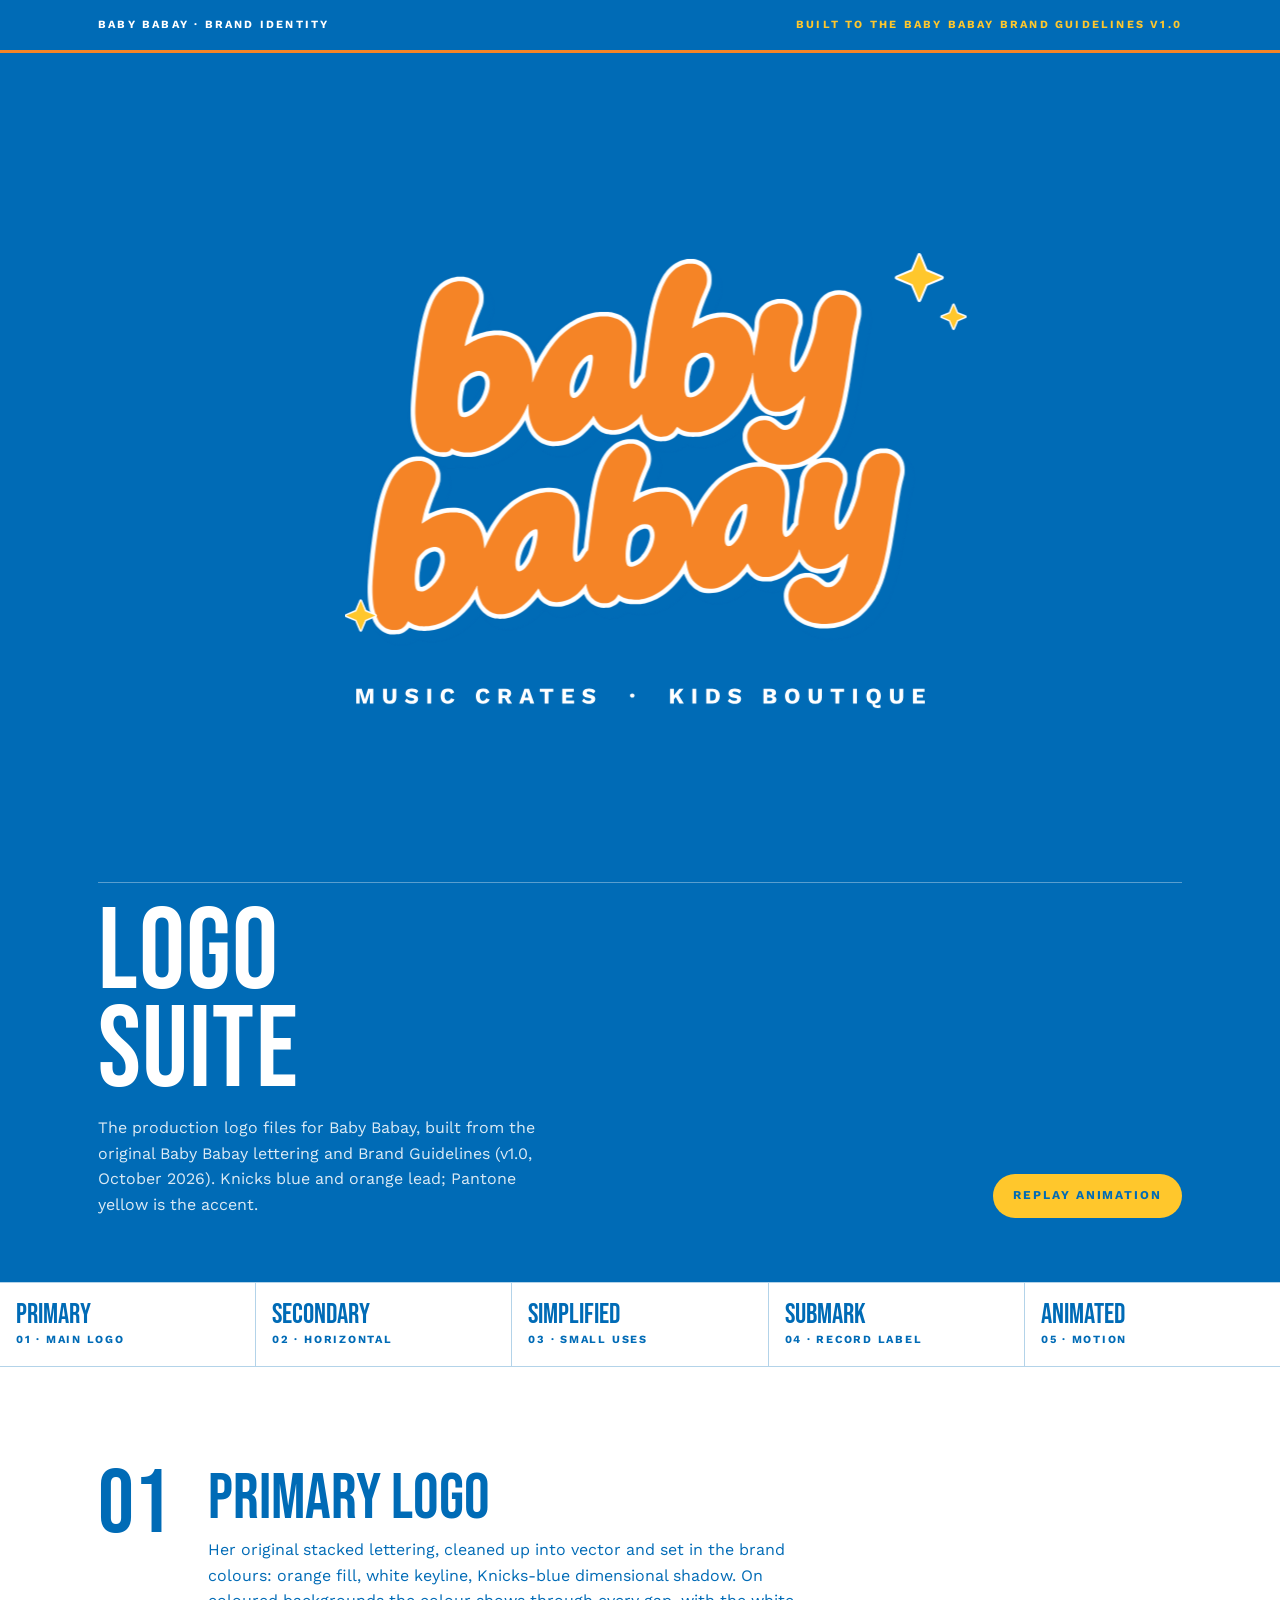
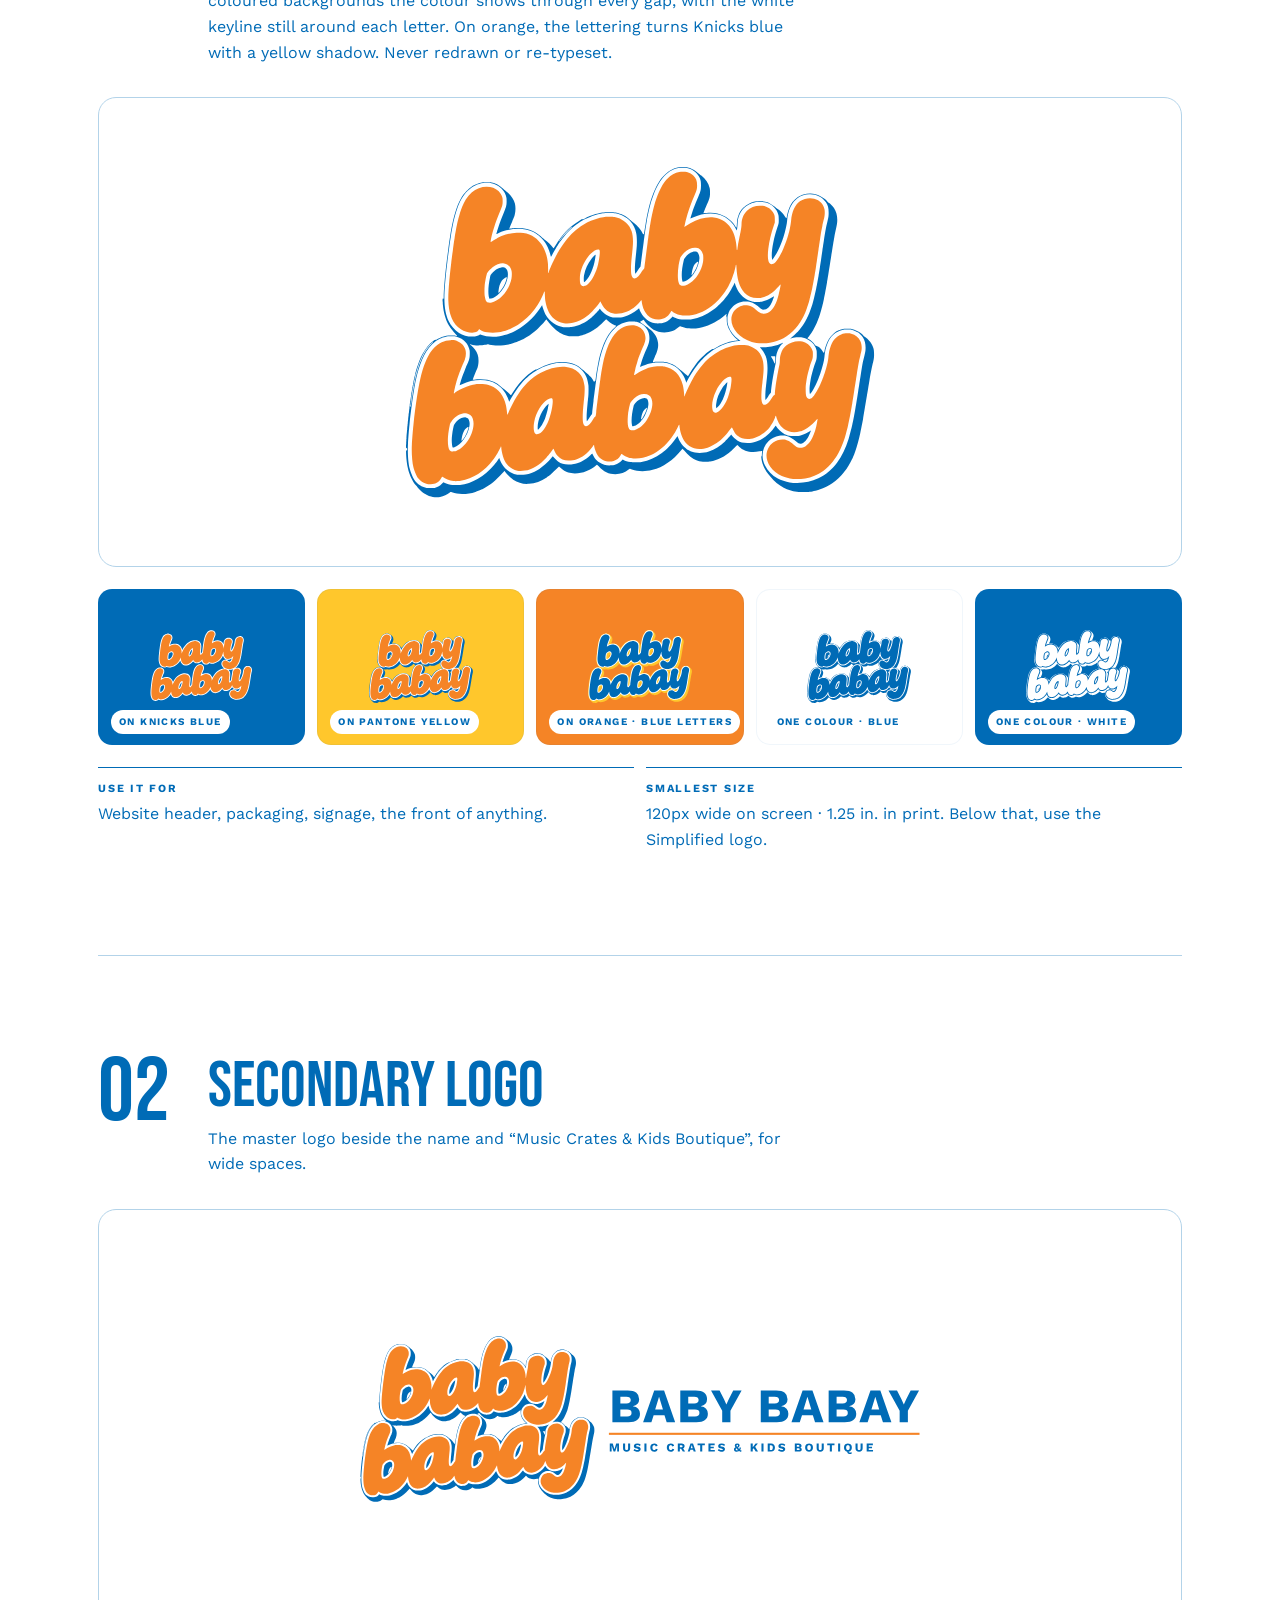
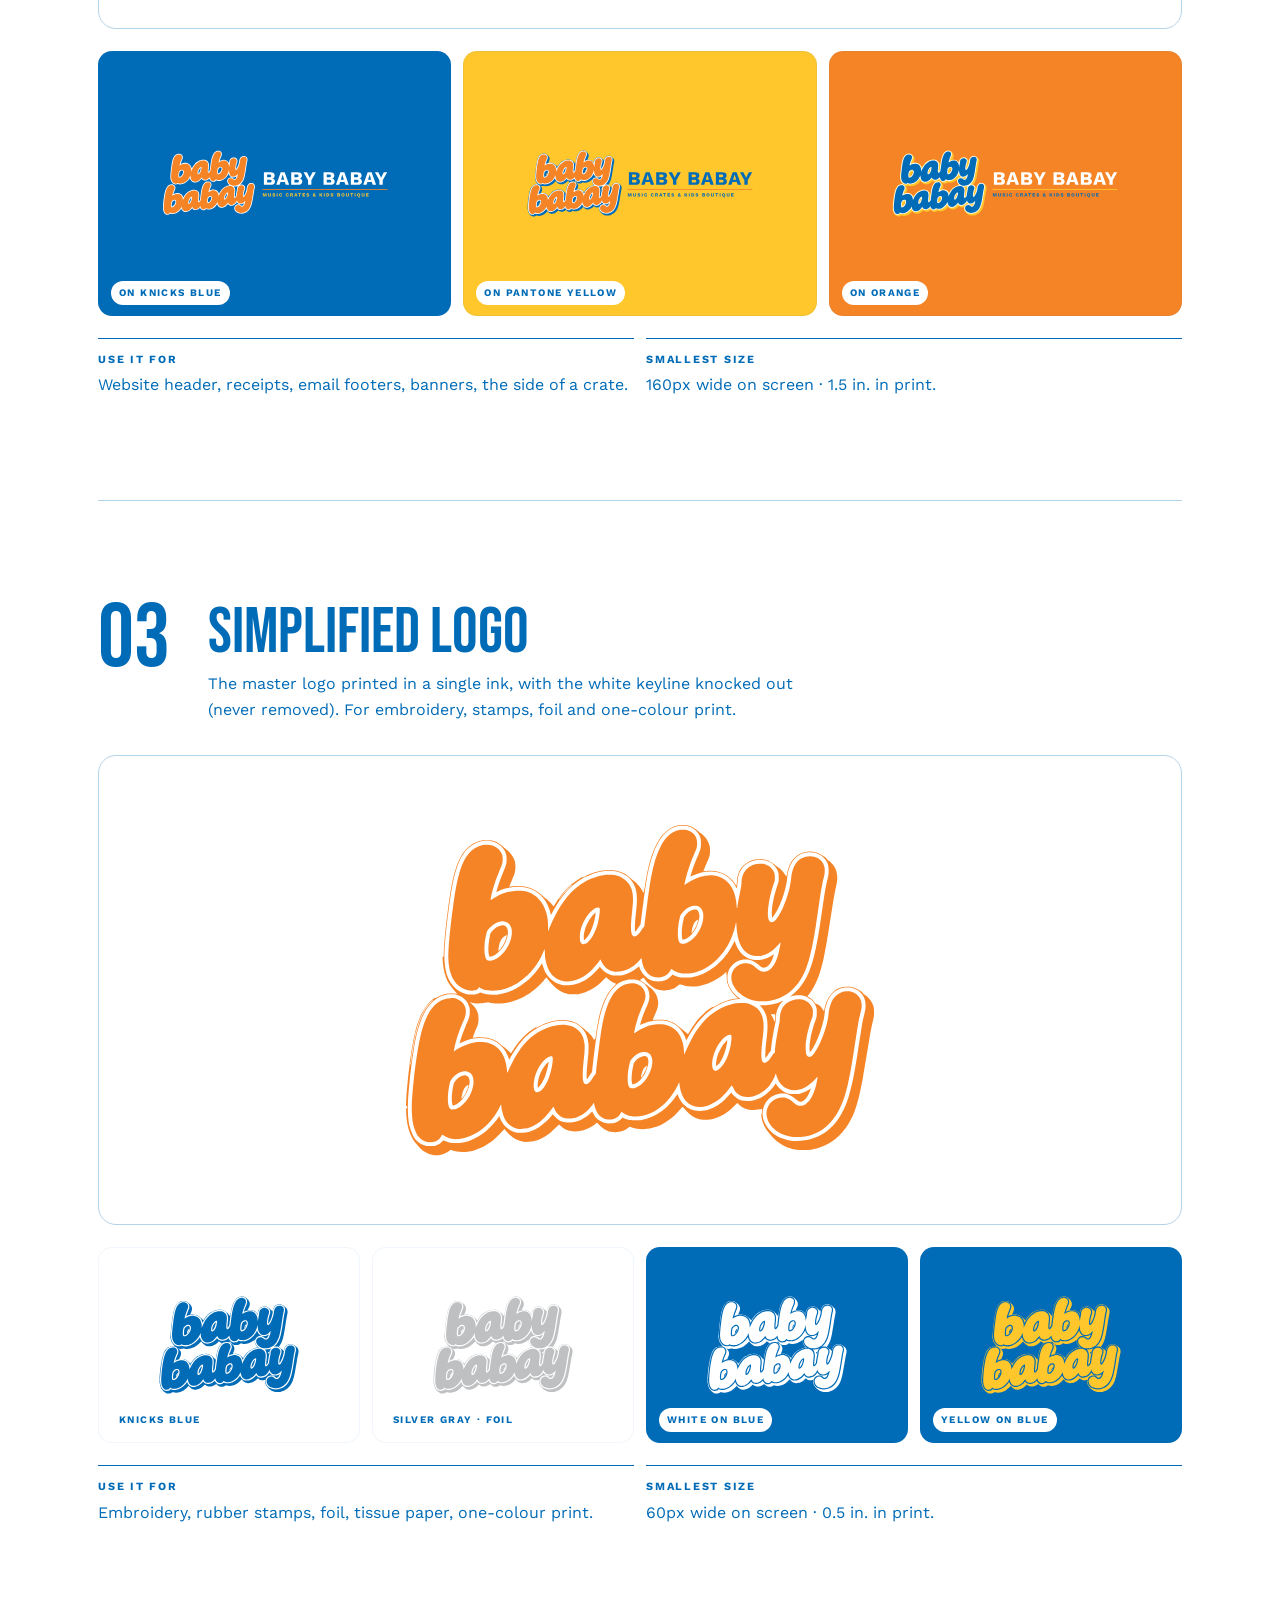
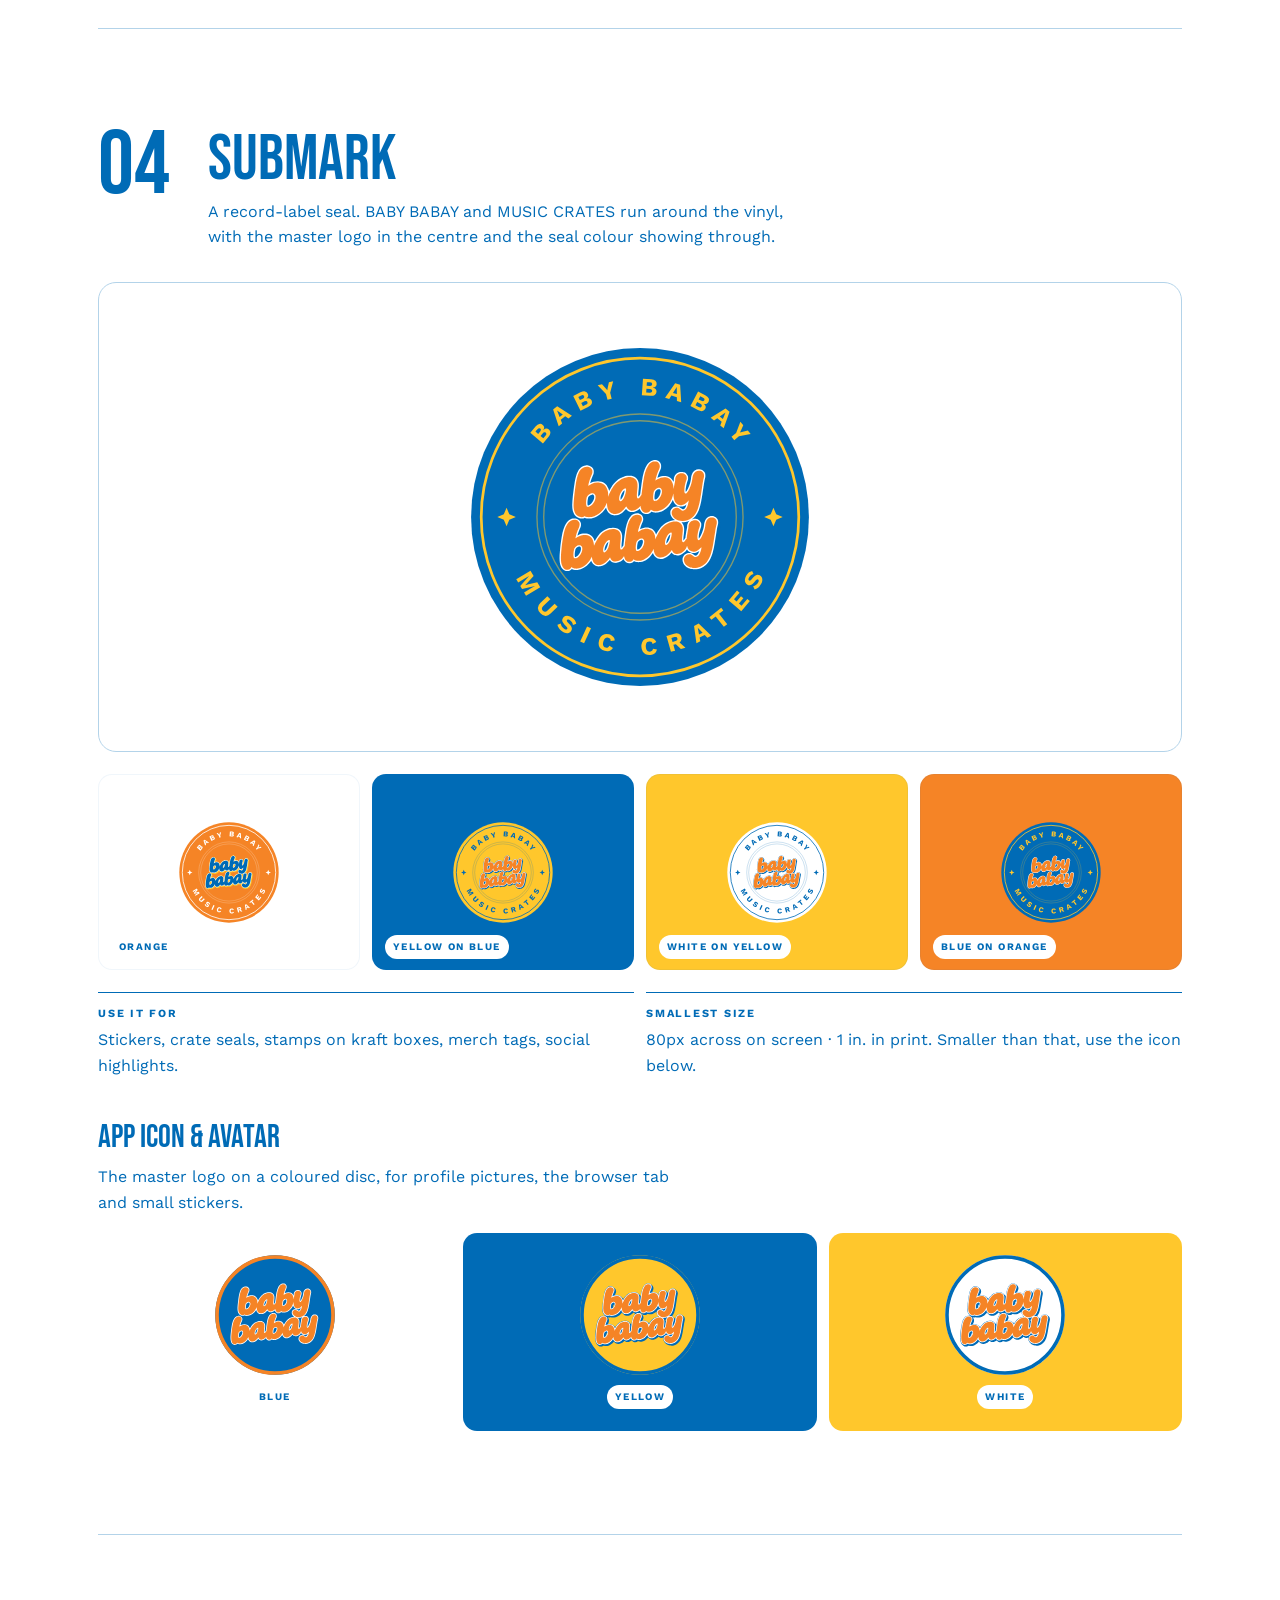
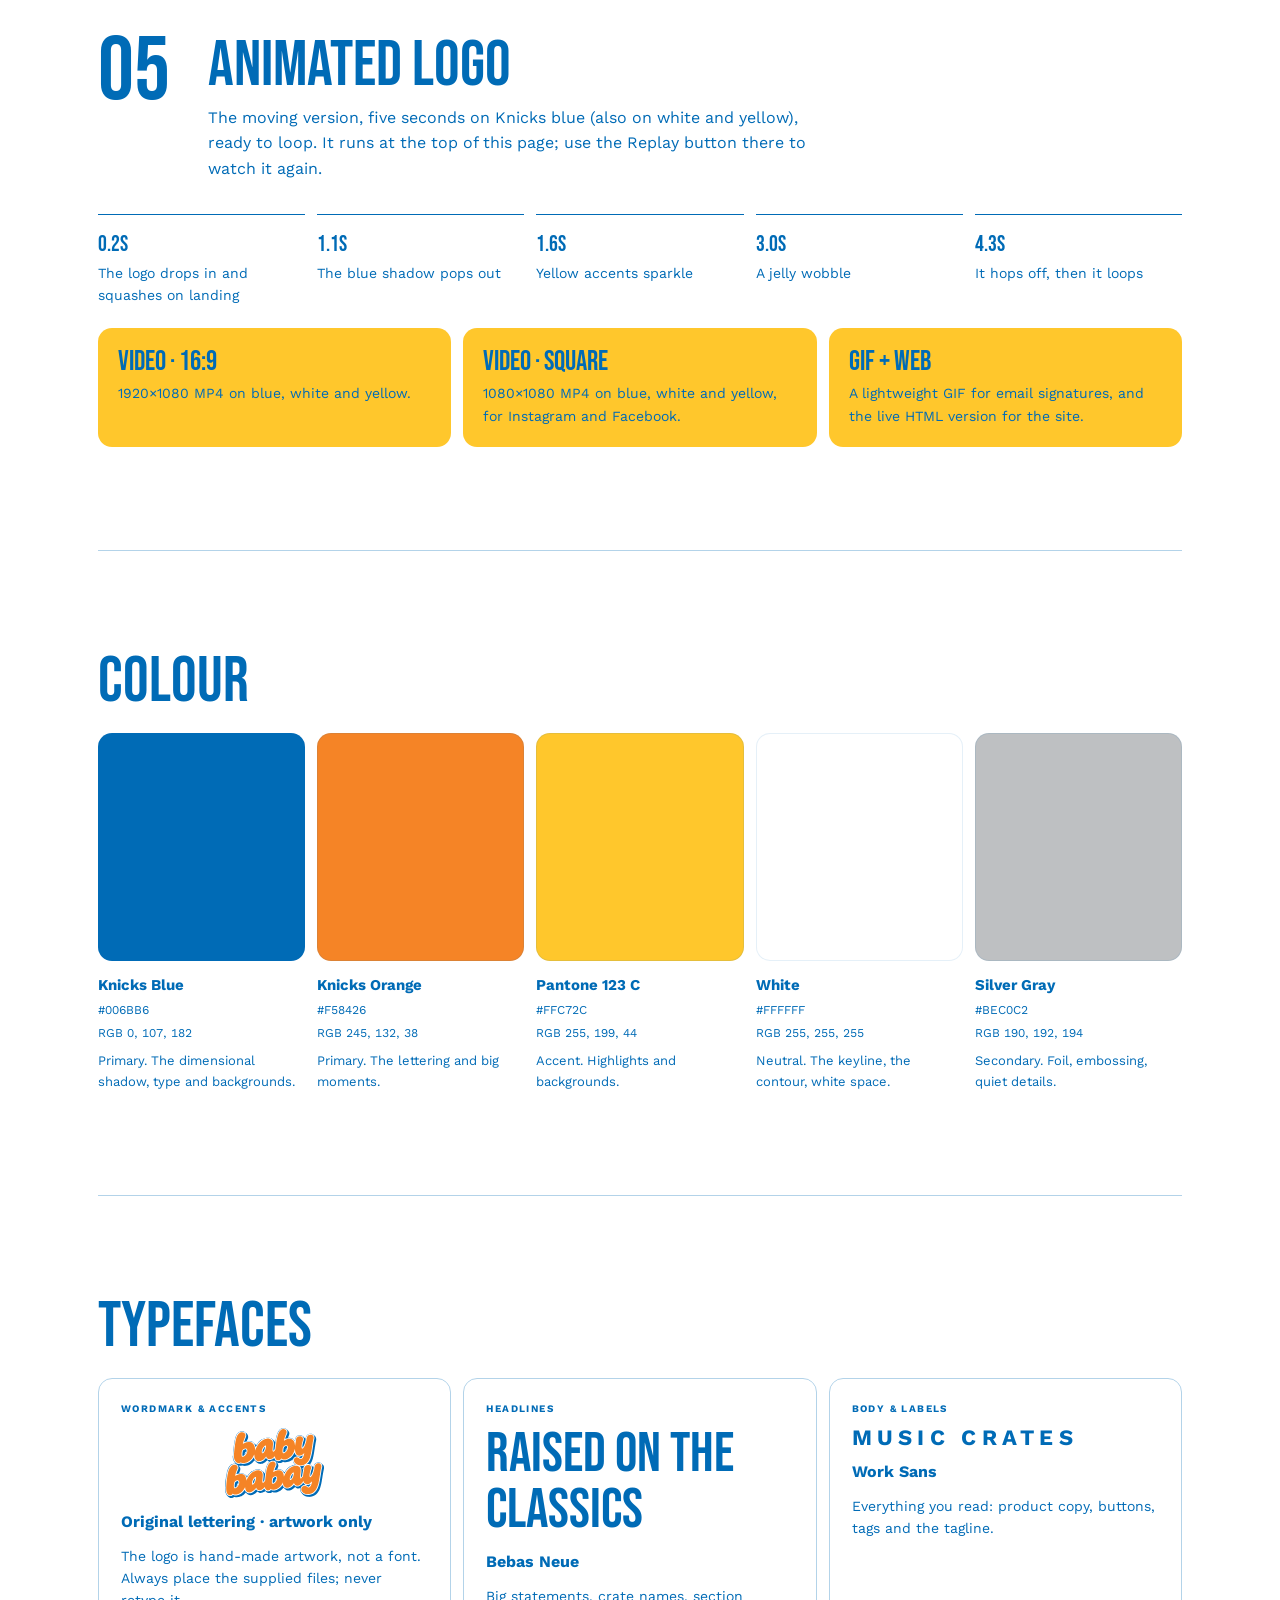
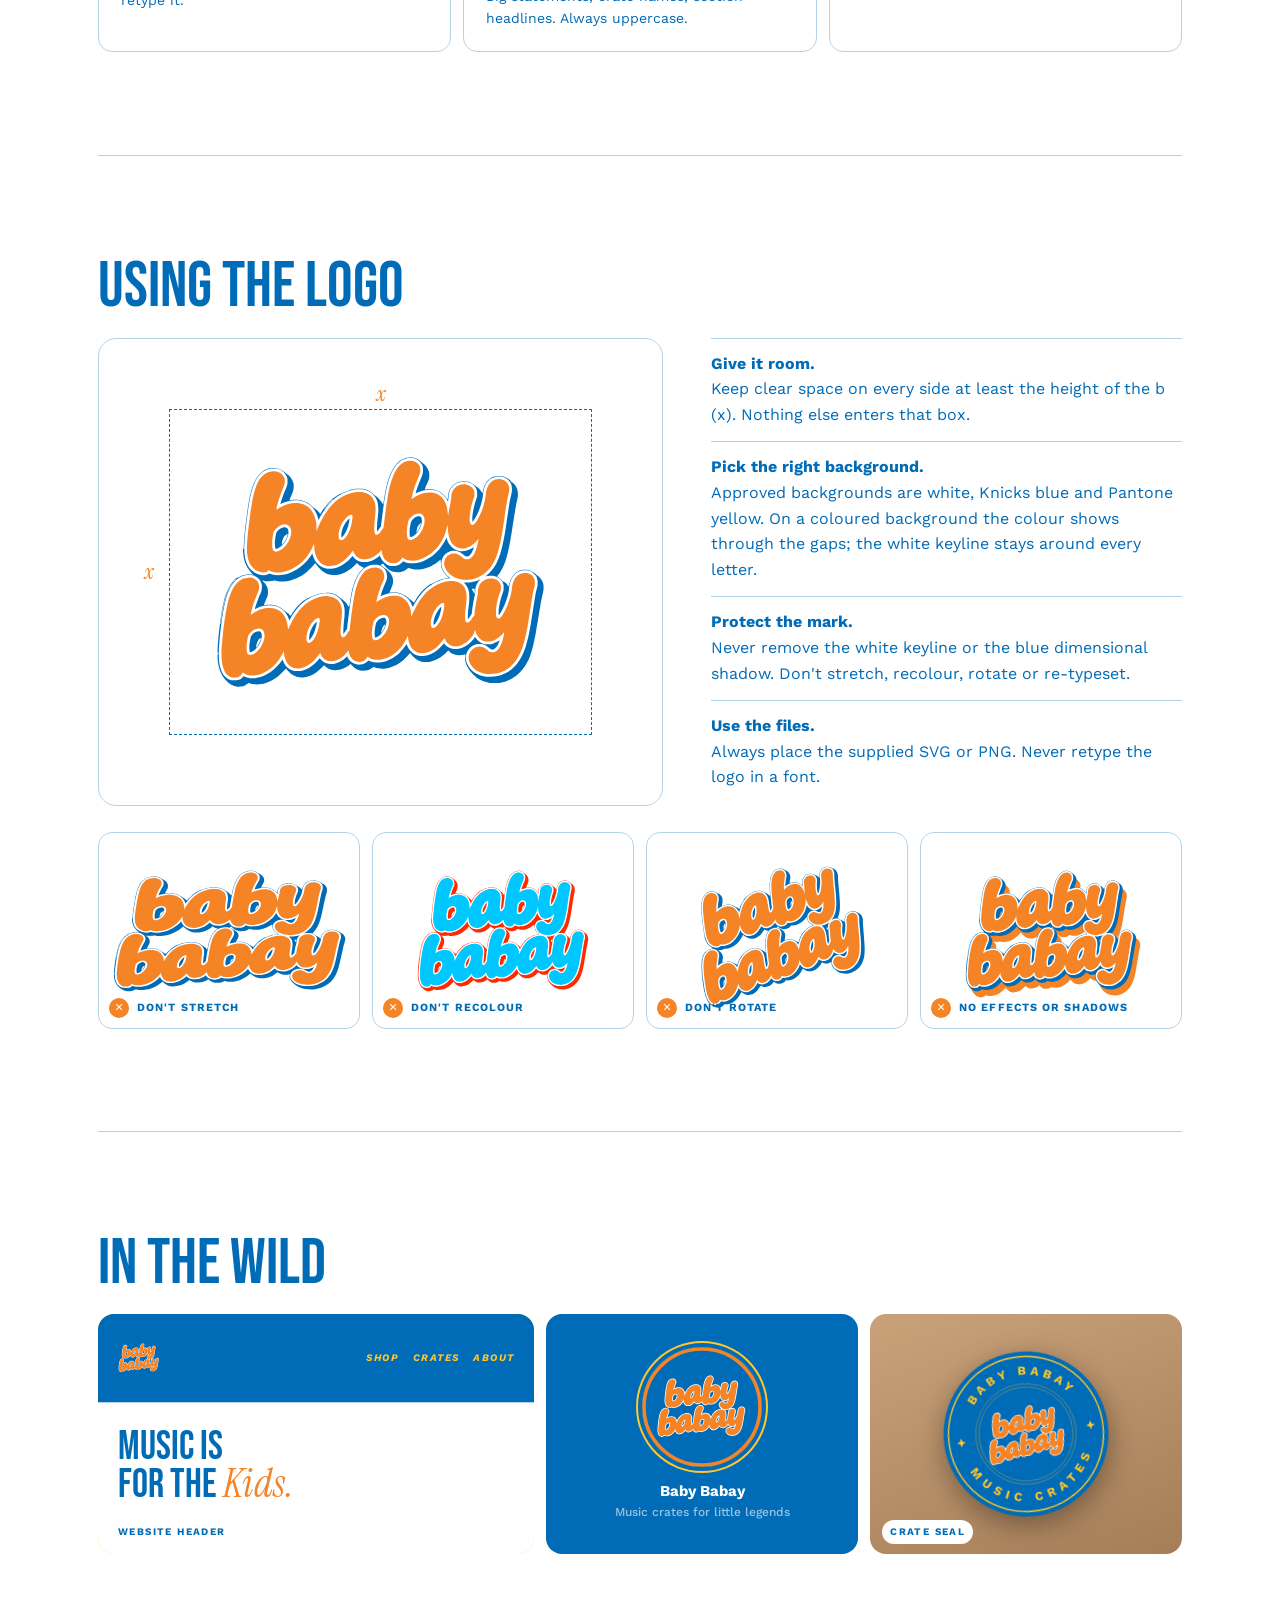
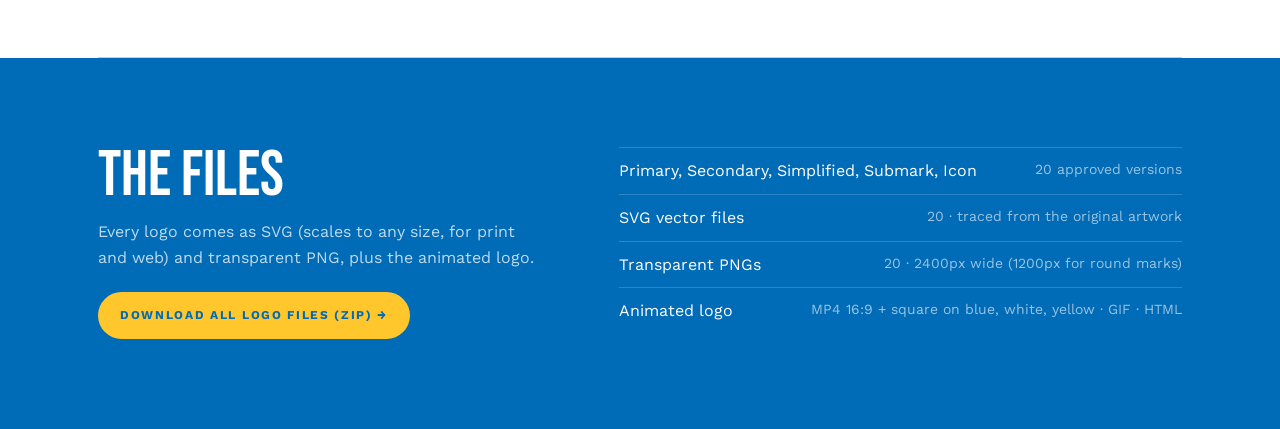
==== commit c94abf01: "Brand sheet: client-facing wording Co-Authored-By: Claude Opus 5.5 <noreply@anthropic.com> Claude-Se" ====
--- a/brand/index.html
+++ b/brand/index.html
@@ -153,7 +153,7 @@
 @media (prefers-reduced-motion: reduce){ .anim-logo *{animation:none !important} }
 </style></head><body>
 
-<div class="topbar"><div class="wrap topbar-in"><span>Baby Babay · Brand Identity</span><span>Built to her Brand Guidelines v1.0</span></div></div>
+<div class="topbar"><div class="wrap topbar-in"><span>Baby Babay · Brand Identity</span><span>Built to the Baby Babay Brand Guidelines v1.0</span></div></div>
 
 <section class="cover" aria-label="Animated logo">
   <div class="wrap">
@@ -168,7 +168,7 @@
 <g class="sp sp3"><path d="M64.00,924.67L72.91,945.76L94.00,954.67L72.91,963.58L64.00,984.67L55.09,963.58L34.00,954.67L55.09,945.76Z" fill="#FFC72C" stroke="#FFFFFF" stroke-width="6" stroke-linejoin="round" paint-order="stroke"/></g>
 <g class="ck-tag"><path transform="translate(51.2,1134.7)" d="M38.502 -30.36V0.0H31.509999999999998V-13.938L31.74 -23.276H31.648L24.15 0.0H17.756L10.258 -23.276H10.166L10.395999999999999 -13.938V0.0H3.358V-30.36H14.628L19.412 -14.904L21.114 -8.464H21.206L22.954 -14.858L27.692 -30.36Z M85.56 -30.36V-12.374Q85.56 -5.934 82.133 -2.737Q78.70599999999999 0.45999999999999996 71.99 0.45999999999999996Q65.32 0.45999999999999996 61.86999999999999 -2.737Q58.419999999999995 -5.934 58.419999999999995 -12.374V-30.36H66.378V-12.236Q66.378 -8.97 67.781 -7.36Q69.184 -5.75 71.99 -5.75Q74.842 -5.75 76.245 -7.36Q77.648 -8.97 77.648 -12.236V-30.36Z M117.34599999999999 -30.82Q121.57799999999999 -30.82 124.821 -29.509Q128.064 -28.198 130.456 -25.668L126.63799999999999 -20.562Q124.66 -22.631999999999998 122.383 -23.666999999999998Q120.106 -24.701999999999998 117.20799999999998 -24.701999999999998Q115.50599999999999 -24.701999999999998 114.44799999999998 -24.334Q113.38999999999999 -23.966 112.92999999999998 -23.322000000000003Q112.46999999999998 -22.678 112.46999999999998 -21.849999999999998Q112.46999999999998 -20.884 113.36699999999999 -20.217Q114.264 -19.55 116.28799999999998 -19.09L121.39399999999999 -17.94Q125.948 -16.882 128.064 -14.858Q130.17999999999998 -12.834 130.17999999999998 -9.475999999999999Q130.17999999999998 -6.256 128.524 -4.025Q126.868 -1.794 123.97 -0.667Q121.07199999999999 0.45999999999999996 117.34599999999999 0.45999999999999996Q114.30999999999999 0.45999999999999996 111.54999999999998 -0.20700000000000002Q108.78999999999999 -0.874 106.582 -2.116Q104.374 -3.358 102.856 -4.968L106.67399999999999 -10.258Q107.82399999999998 -8.924 109.50299999999999 -7.888999999999999Q111.18199999999999 -6.854 113.18299999999999 -6.256Q115.184 -5.6579999999999995 117.25399999999999 -5.6579999999999995Q118.86399999999999 -5.6579999999999995 119.945 -5.9799999999999995Q121.02599999999998 -6.302 121.53199999999998 -6.946Q122.03799999999998 -7.59 122.03799999999998 -8.464Q122.03799999999998 -9.43 121.34799999999998 -10.097Q120.65799999999999 -10.764 118.72599999999998 -11.224L113.11399999999999 -12.466Q110.53799999999998 -13.064 108.53699999999998 -14.053Q106.53599999999999 -15.042 105.386 -16.721Q104.23599999999999 -18.4 104.23599999999999 -20.93Q104.23599999999999 -23.782 105.79999999999998 -26.012999999999998Q107.36399999999999 -28.244 110.30799999999999 -29.532Q113.252 -30.82 117.34599999999999 -30.82Z M156.85999999999999 -30.36V0.0H148.94799999999998V-30.36Z M204.28599999999997 -8.693999999999999Q203.41199999999998 -5.52 201.47999999999996 -3.473Q199.54799999999997 -1.426 196.87999999999997 -0.483Q194.21199999999996 0.45999999999999996 190.99199999999996 0.45999999999999996Q186.39199999999997 0.45999999999999996 183.03399999999996 -1.403Q179.67599999999996 -3.266 177.88199999999995 -6.762Q176.08799999999997 -10.258 176.08799999999997 -15.18Q176.08799999999997 -20.102 177.88199999999995 -23.598Q179.67599999999996 -27.094 183.03399999999996 -28.957Q186.39199999999997 -30.82 190.94599999999997 -30.82Q194.11999999999998 -30.82 196.78799999999995 -29.923000000000002Q199.45599999999996 -29.026 201.29599999999996 -27.186Q203.13599999999997 -25.346 203.91799999999998 -22.448L196.97199999999998 -19.642Q196.32799999999997 -22.494 194.87899999999996 -23.552Q193.42999999999998 -24.61 191.22199999999998 -24.61Q189.05999999999997 -24.61 187.47299999999996 -23.552Q185.88599999999997 -22.494 185.03499999999997 -20.401Q184.18399999999997 -18.308 184.18399999999997 -15.18Q184.18399999999997 -12.097999999999999 184.96599999999995 -9.982Q185.74799999999996 -7.866 187.33499999999998 -6.808Q188.92199999999997 -5.75 191.26799999999997 -5.75Q193.47599999999997 -5.75 195.01699999999997 -6.969Q196.55799999999996 -8.188 197.10999999999996 -10.718Z M276.36799999999994 -8.693999999999999Q275.49399999999997 -5.52 273.562 -3.473Q271.63 -1.426 268.962 -0.483Q266.294 0.45999999999999996 263.07399999999996 0.45999999999999996Q258.474 0.45999999999999996 255.11599999999999 -1.403Q251.75799999999995 -3.266 249.96399999999994 -6.762Q248.16999999999996 -10.258 248.16999999999996 -15.18Q248.16999999999996 -20.102 249.96399999999994 -23.598Q251.75799999999995 -27.094 255.11599999999999 -28.957Q258.474 -30.82 263.02799999999996 -30.82Q266.20199999999994 -30.82 268.86999999999995 -29.923000000000002Q271.53799999999995 -29.026 273.37799999999993 -27.186Q275.21799999999996 -25.346 275.99999999999994 -22.448L269.054 -19.642Q268.40999999999997 -22.494 266.96099999999996 -23.552Q265.51199999999994 -24.61 263.304 -24.61Q261.14199999999994 -24.61 259.55499999999995 -23.552Q257.96799999999996 -22.494 257.11699999999996 -20.401Q256.26599999999996 -18.308 256.26599999999996 -15.18Q256.26599999999996 -12.097999999999999 257.048 -9.982Q257.83 -7.866 259.417 -6.808Q261.00399999999996 -5.75 263.34999999999997 -5.75Q265.558 -5.75 267.099 -6.969Q268.64 -8.188 269.19199999999995 -10.718Z M309.07399999999996 -30.36Q314.50199999999995 -30.36 317.515 -27.807000000000002Q320.52799999999996 -25.254 320.52799999999996 -21.022Q320.52799999999996 -16.376 317.53799999999995 -13.938Q316.20399999999995 -12.879999999999999 314.40999999999997 -12.236L322.32199999999995 0.0H313.58199999999994L307.09599999999995 -11.086H302.35799999999995V0.0H294.58399999999995V-30.36ZM307.9699999999999 -16.698Q310.2699999999999 -16.698 311.41999999999996 -17.618000000000002Q312.56999999999994 -18.538 312.56999999999994 -20.562Q312.56999999999994 -22.54 311.41999999999996 -23.46Q310.2699999999999 -24.38 307.9699999999999 -24.38H302.35799999999995V-16.698Z M367.6779999999999 0.0H359.5359999999999L357.4199999999999 -6.854H347.0239999999999L344.8619999999999 0.0H336.90399999999994L347.5759999999999 -30.36H357.0519999999999ZM348.4959999999999 -12.236H355.9479999999999L352.2219999999999 -24.518Z M406.7319999999999 -30.36V-24.242H396.8419999999999V0.0H388.92999999999995V-24.242H378.9939999999999V-30.36Z M425.03999999999996 0.0V-30.36H448.68399999999997V-24.242H432.95199999999994V-18.078H445.46399999999994V-12.328H432.95199999999994V-6.118H449.282V0.0Z M479.734 -30.82Q483.966 -30.82 487.209 -29.509Q490.452 -28.198 492.844 -25.668L489.02599999999995 -20.562Q487.048 -22.631999999999998 484.77099999999996 -23.666999999999998Q482.49399999999997 -24.701999999999998 479.596 -24.701999999999998Q477.894 -24.701999999999998 476.836 -24.334Q475.77799999999996 -23.966 475.318 -23.322000000000003Q474.858 -22.678 474.858 -21.849999999999998Q474.858 -20.884 475.755 -20.217Q476.652 -19.55 478.676 -19.09L483.782 -17.94Q488.33599999999996 -16.882 490.452 -14.858Q492.568 -12.834 492.568 -9.475999999999999Q492.568 -6.256 490.912 -4.025Q489.256 -1.794 486.35799999999995 -0.667Q483.46 0.45999999999999996 479.734 0.45999999999999996Q476.698 0.45999999999999996 473.938 -0.20700000000000002Q471.178 -0.874 468.97 -2.116Q466.762 -3.358 465.24399999999997 -4.968L469.06199999999995 -10.258Q470.212 -8.924 471.89099999999996 -7.888999999999999Q473.57 -6.854 475.571 -6.256Q477.572 -5.6579999999999995 479.642 -5.6579999999999995Q481.25199999999995 -5.6579999999999995 482.33299999999997 -5.9799999999999995Q483.414 -6.302 483.91999999999996 -6.946Q484.426 -7.59 484.426 -8.464Q484.426 -9.43 483.736 -10.097Q483.046 -10.764 481.114 -11.224L475.50199999999995 -12.466Q472.926 -13.064 470.92499999999995 -14.053Q468.924 -15.042 467.774 -16.721Q466.62399999999997 -18.4 466.62399999999997 -20.93Q466.62399999999997 -23.782 468.188 -26.012999999999998Q469.75199999999995 -28.244 472.69599999999997 -29.532Q475.64 -30.82 479.734 -30.82Z M568.1919999999999 -20.424Q570.3539999999999 -20.424 571.5729999999999 -19.32Q572.7919999999999 -18.216 572.7919999999999 -16.238Q572.7919999999999 -14.306000000000001 571.5729999999999 -13.202000000000002Q570.3539999999999 -12.098 568.1919999999999 -12.098Q566.0759999999999 -12.098 564.834 -13.202000000000002Q563.592 -14.306000000000001 563.592 -16.238Q563.592 -18.216 564.834 -19.32Q566.0759999999999 -20.424 568.1919999999999 -20.424Z M673.118 -30.36 662.814 -18.032 673.6700000000001 0.0H664.7L657.1560000000001 -13.064L653.476 -8.556V0.0H645.564V-30.36H653.476V-16.882L664.332 -30.36Z M699.154 -30.36V0.0H691.242V-30.36Z M732.55 -30.36Q739.6800000000001 -30.36 743.475 -26.404Q747.27 -22.448 747.27 -15.18Q747.27 -7.912 743.475 -3.956Q739.6800000000001 0.0 732.55 0.0H719.67V-30.36ZM731.768 -5.9799999999999995Q735.6320000000001 -5.9799999999999995 737.403 -8.302999999999999Q739.174 -10.626 739.174 -15.18Q739.174 -19.733999999999998 737.403 -22.057Q735.6320000000001 -24.38 731.768 -24.38H727.582V-5.9799999999999995Z M778.09 -30.82Q782.322 -30.82 785.565 -29.509Q788.808 -28.198 791.2 -25.668L787.3820000000001 -20.562Q785.404 -22.631999999999998 783.127 -23.666999999999998Q780.85 -24.701999999999998 777.952 -24.701999999999998Q776.25 -24.701999999999998 775.192 -24.334Q774.134 -23.966 773.674 -23.322000000000003Q773.214 -22.678 773.214 -21.849999999999998Q773.214 -20.884 774.1110000000001 -20.217Q775.008 -19.55 777.032 -19.09L782.138 -17.94Q786.692 -16.882 788.808 -14.858Q790.924 -12.834 790.924 -9.475999999999999Q790.924 -6.256 789.268 -4.025Q787.6120000000001 -1.794 784.714 -0.667Q781.816 0.45999999999999996 778.09 0.45999999999999996Q775.0540000000001 0.45999999999999996 772.2940000000001 -0.20700000000000002Q769.534 -0.874 767.326 -2.116Q765.118 -3.358 763.6 -4.968L767.418 -10.258Q768.568 -8.924 770.2470000000001 -7.888999999999999Q771.926 -6.854 773.927 -6.256Q775.928 -5.6579999999999995 777.998 -5.6579999999999995Q779.6080000000001 -5.6579999999999995 780.6890000000001 -5.9799999999999995Q781.77 -6.302 782.2760000000001 -6.946Q782.782 -7.59 782.782 -8.464Q782.782 -9.43 782.0920000000001 -10.097Q781.402 -10.764 779.47 -11.224L773.8580000000001 -12.466Q771.282 -13.064 769.2810000000001 -14.053Q767.2800000000001 -15.042 766.1300000000001 -16.721Q764.98 -18.4 764.98 -20.93Q764.98 -23.782 766.5440000000001 -26.012999999999998Q768.1080000000001 -28.244 771.052 -29.532Q773.996 -30.82 778.09 -30.82Z M836.648 0.0V-30.36H851.4140000000001Q857.0260000000001 -30.314 859.6940000000001 -28.221Q862.3620000000001 -26.128 862.3620000000001 -22.172Q862.3620000000001 -19.596 860.844 -17.733Q859.326 -15.87 856.1980000000001 -15.363999999999999V-15.318Q859.6940000000001 -14.858 861.4190000000001 -12.903Q863.1440000000001 -10.948 863.1440000000001 -8.188Q863.1440000000001 -4.278 860.384 -2.139Q857.624 0.0 852.104 0.0ZM844.2840000000001 -5.566H850.7700000000001Q852.9320000000001 -5.566 853.9900000000001 -6.4399999999999995Q855.0480000000001 -7.314 855.0480000000001 -8.97Q855.0480000000001 -10.58 853.9900000000001 -11.431000000000001Q852.9320000000001 -12.282 850.7700000000001 -12.282H844.2840000000001ZM844.2840000000001 -17.94H850.0340000000001Q854.2660000000001 -17.94 854.2660000000001 -21.252Q854.2660000000001 -24.564 850.0340000000001 -24.564H844.2840000000001Z M895.5280000000001 -30.82Q900.128 -30.82 903.4630000000001 -28.957Q906.7980000000001 -27.094 908.5920000000001 -23.598Q910.3860000000001 -20.102 910.3860000000001 -15.18Q910.3860000000001 -10.258 908.5920000000001 -6.762Q906.7980000000001 -3.266 903.4630000000001 -1.403Q900.128 0.45999999999999996 895.5280000000001 0.45999999999999996Q890.9280000000001 0.45999999999999996 887.5700000000002 -1.403Q884.2120000000001 -3.266 882.4180000000001 -6.762Q880.6240000000001 -10.258 880.6240000000001 -15.18Q880.6240000000001 -20.102 882.4180000000001 -23.598Q884.2120000000001 -27.094 887.5700000000002 -28.957Q890.9280000000001 -30.82 895.5280000000001 -30.82ZM895.5280000000001 -24.61Q893.32 -24.61 891.8020000000001 -23.552Q890.2840000000001 -22.494 889.5020000000002 -20.401Q888.7200000000001 -18.308 888.7200000000001 -15.18Q888.7200000000001 -12.097999999999999 889.5020000000002 -9.982Q890.2840000000001 -7.866 891.8020000000001 -6.808Q893.32 -5.75 895.5280000000001 -5.75Q897.7360000000001 -5.75 899.2310000000001 -6.808Q900.7260000000001 -7.866 901.508 -9.982Q902.2900000000001 -12.097999999999999 902.2900000000001 -15.18Q902.2900000000001 -18.308 901.508 -20.401Q900.7260000000001 -22.494 899.2310000000001 -23.552Q897.7360000000001 -24.61 895.5280000000001 -24.61Z M956.1560000000001 -30.36V-12.374Q956.1560000000001 -5.934 952.729 -2.737Q949.3020000000001 0.45999999999999996 942.5860000000001 0.45999999999999996Q935.916 0.45999999999999996 932.4660000000001 -2.737Q929.0160000000001 -5.934 929.0160000000001 -12.374V-30.36H936.974V-12.236Q936.974 -8.97 938.3770000000001 -7.36Q939.7800000000001 -5.75 942.5860000000001 -5.75Q945.4380000000001 -5.75 946.8410000000001 -7.36Q948.2440000000001 -8.97 948.2440000000001 -12.236V-30.36Z M1001.6040000000002 -30.36V-24.242H991.7140000000002V0.0H983.8020000000001V-24.242H973.8660000000001V-30.36Z M1027.824 -30.36V0.0H1019.912V-30.36Z M1069.638 9.338Q1066.6019999999999 9.338 1064.302 8.326Q1062.002 7.314 1060.714 5.382Q1059.426 3.4499999999999997 1059.426 0.598Q1059.426 0.45999999999999996 1059.426 0.322Q1056.3899999999999 -0.092 1053.998 -1.426Q1050.6399999999999 -3.266 1048.846 -6.762Q1047.052 -10.258 1047.052 -15.18Q1047.052 -20.102 1048.846 -23.598Q1050.6399999999999 -27.094 1053.998 -28.957Q1057.356 -30.82 1061.9560000000001 -30.82Q1066.556 -30.82 1069.891 -28.957Q1073.2259999999999 -27.094 1075.02 -23.598Q1076.814 -20.102 1076.814 -15.18Q1076.814 -10.258 1075.02 -6.762Q1073.2259999999999 -3.266 1069.914 -1.426Q1067.43 -0.046 1064.302 0.322Q1064.4859999999999 1.196 1064.8999999999999 1.748Q1065.636 2.76 1066.878 3.151Q1068.12 3.542 1069.684 3.542Q1071.662 3.542 1073.019 3.128Q1074.376 2.714 1075.25 1.978L1076.446 7.452Q1075.25 8.372 1073.364 8.855Q1071.478 9.338 1069.638 9.338ZM1061.956 -24.61Q1059.748 -24.61 1058.23 -23.552Q1056.712 -22.494 1055.9299999999998 -20.401Q1055.148 -18.308 1055.148 -15.18Q1055.148 -12.097999999999999 1055.9299999999998 -9.982Q1056.712 -7.866 1058.23 -6.808Q1059.748 -5.75 1061.9560000000001 -5.75Q1064.164 -5.75 1065.659 -6.808Q1067.154 -7.866 1067.9360000000001 -9.982Q1068.718 -12.097999999999999 1068.718 -15.18Q1068.718 -18.308 1067.9360000000001 -20.401Q1067.154 -22.494 1065.659 -23.552Q1064.164 -24.61 1061.956 -24.61Z M1122.584 -30.36V-12.374Q1122.584 -5.934 1119.1570000000002 -2.737Q1115.73 0.45999999999999996 1109.014 0.45999999999999996Q1102.344 0.45999999999999996 1098.894 -2.737Q1095.444 -5.934 1095.444 -12.374V-30.36H1103.402V-12.236Q1103.402 -8.97 1104.8049999999998 -7.36Q1106.2079999999999 -5.75 1109.014 -5.75Q1111.866 -5.75 1113.269 -7.36Q1114.672 -8.97 1114.672 -12.236V-30.36Z M1142.502 0.0V-30.36H1166.146V-24.242H1150.414V-18.078H1162.926V-12.328H1150.414V-6.118H1166.744V0.0Z" fill="#FFFFFF"/></g></g></svg>
     <div class="cover-foot">
-      <div style="display:flex;flex-direction:column;gap:14px"><h1>Logo<br>Suite</h1><p>The production logo files for Baby Babay, built from her original lettering and her Brand Guidelines (v1.0, October 2026). Knicks blue and orange lead; Pantone yellow is the accent.</p></div>
+      <div style="display:flex;flex-direction:column;gap:14px"><h1>Logo<br>Suite</h1><p>The production logo files for Baby Babay, built from the original Baby Babay lettering and Brand Guidelines (v1.0, October 2026). Knicks blue and orange lead; Pantone yellow is the accent.</p></div>
       <button class="replay" type="button" id="replayBtn">Replay animation</button>
     </div>
   </div>
@@ -292,7 +292,7 @@
     <div><h2 class="section-h" style="margin:0">The Files</h2><p>Every logo comes as SVG (scales to any size, for print and web) and transparent PNG, plus the animated logo.</p><p style="margin-top:22px"><a href="baby-babay-logo-suite.zip" download style="display:inline-flex;gap:10px;align-items:center;background:#FFC72C;color:#006BB6;font-weight:700;letter-spacing:.14em;text-transform:uppercase;font-size:12px;padding:14px 22px;border-radius:999px;text-decoration:none">Download all logo files (zip) &rarr;</a></p></div>
     <ul>
       <li>Primary, Secondary, Simplified, Submark, Icon <span>20 approved versions</span></li>
-      <li>SVG vector files <span>20 · traced from her original artwork</span></li>
+      <li>SVG vector files <span>20 · traced from the original artwork</span></li>
       <li>Transparent PNGs <span>20 · 2400px wide (1200px for round marks)</span></li>
       <li>Animated logo <span>MP4 16:9 + square on blue, white, yellow · GIF · HTML</span></li>
     </ul>
